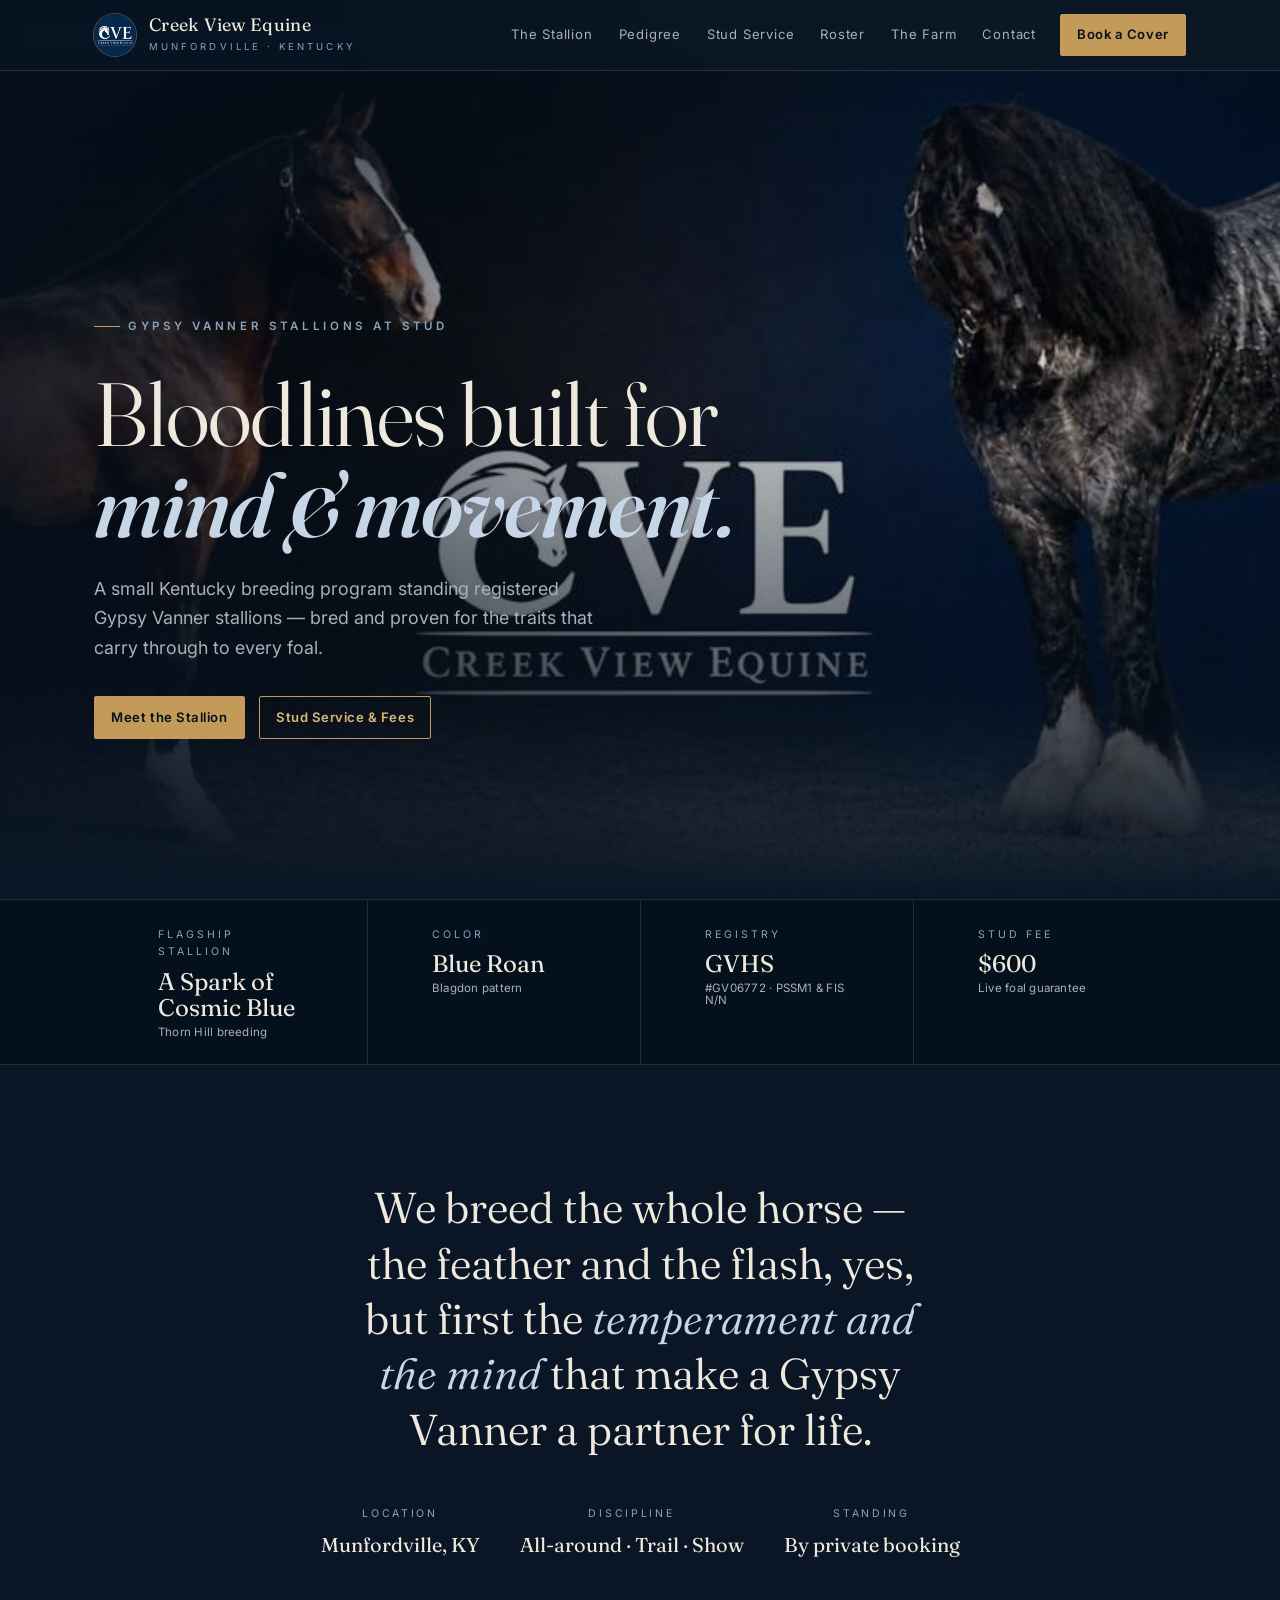
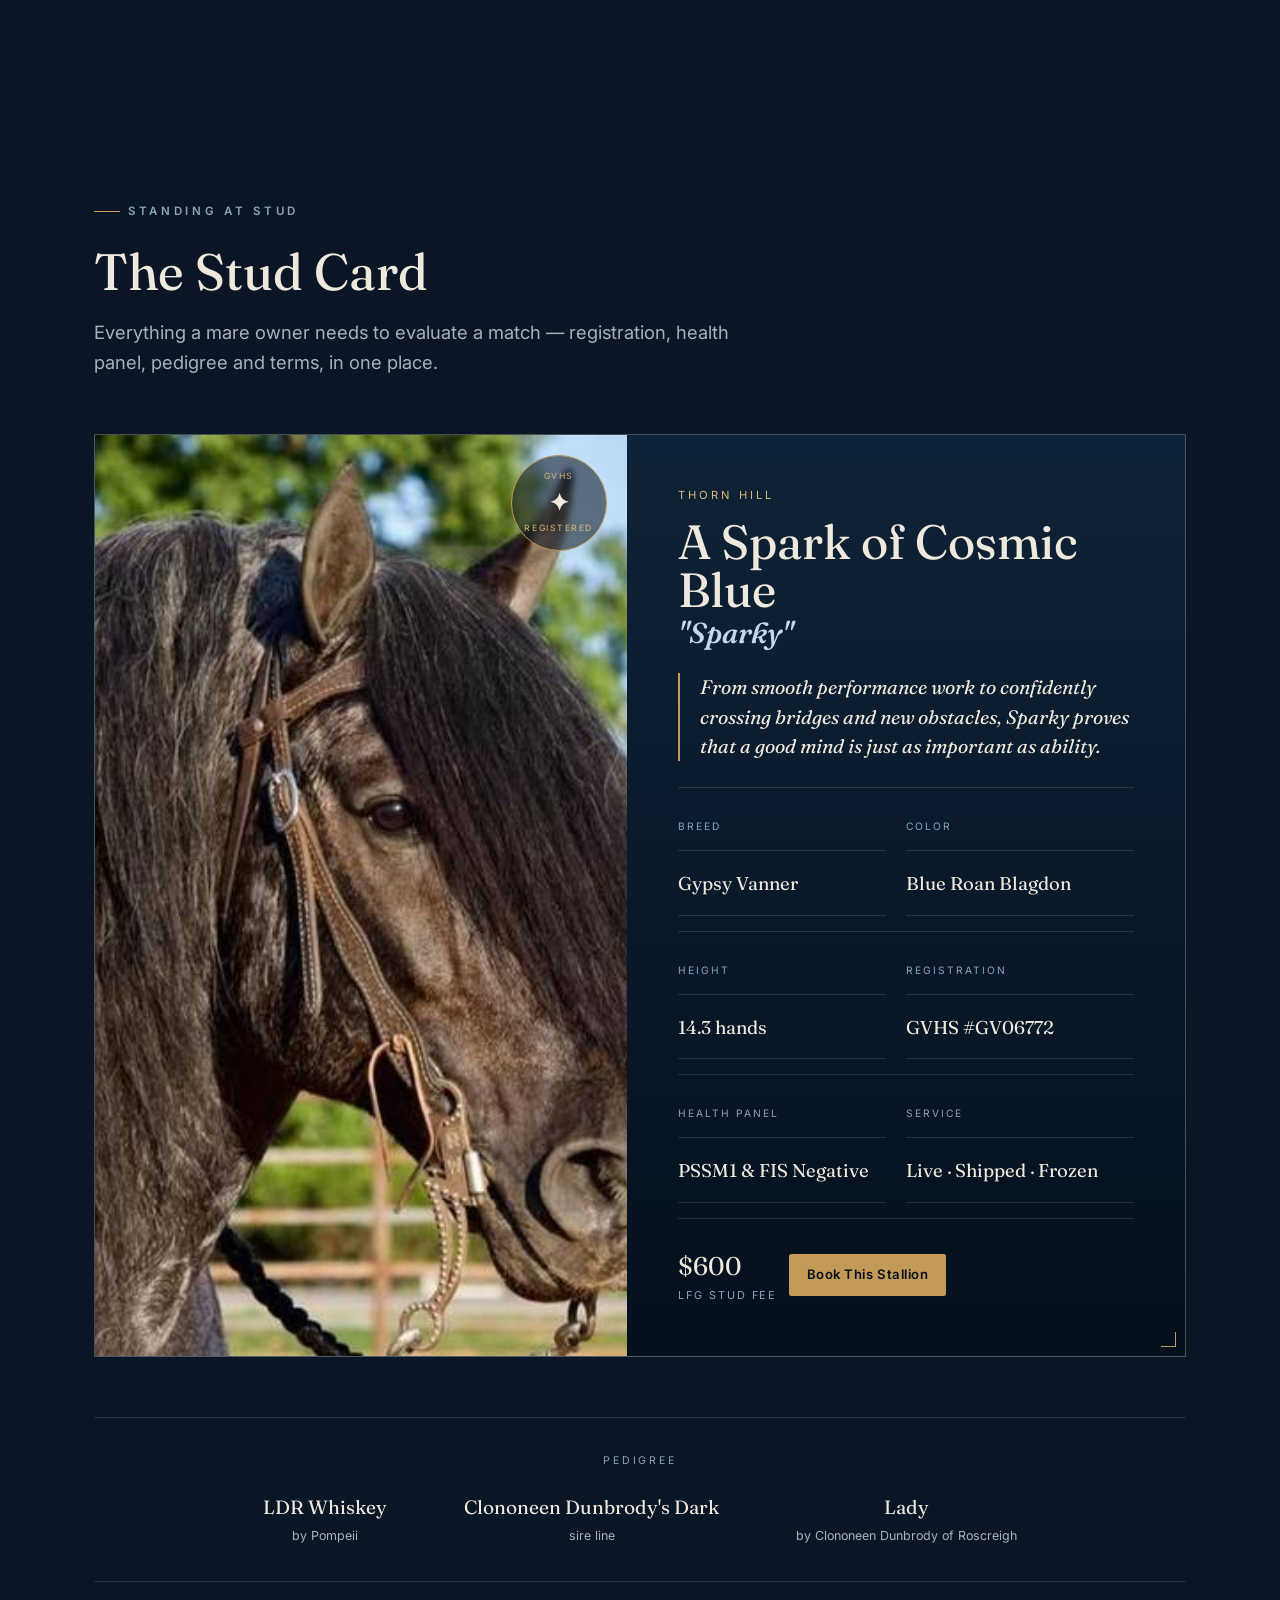
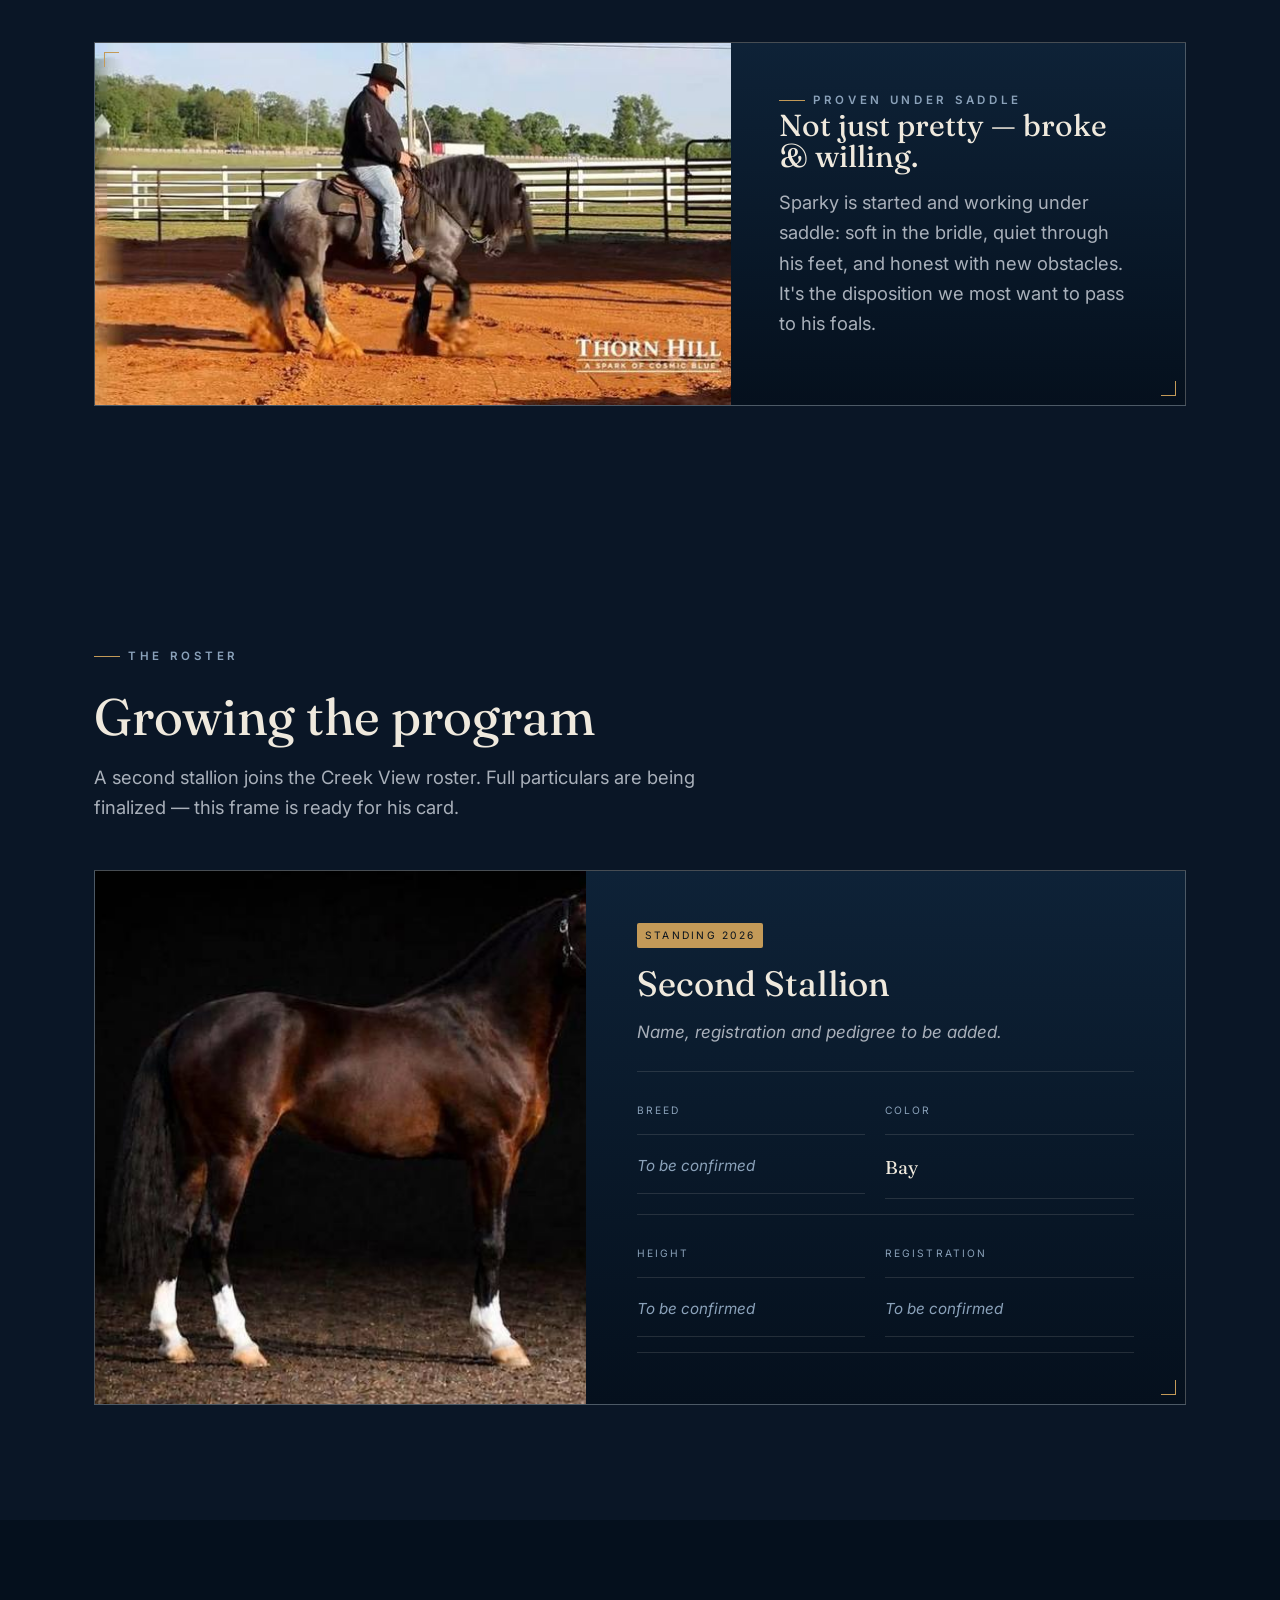
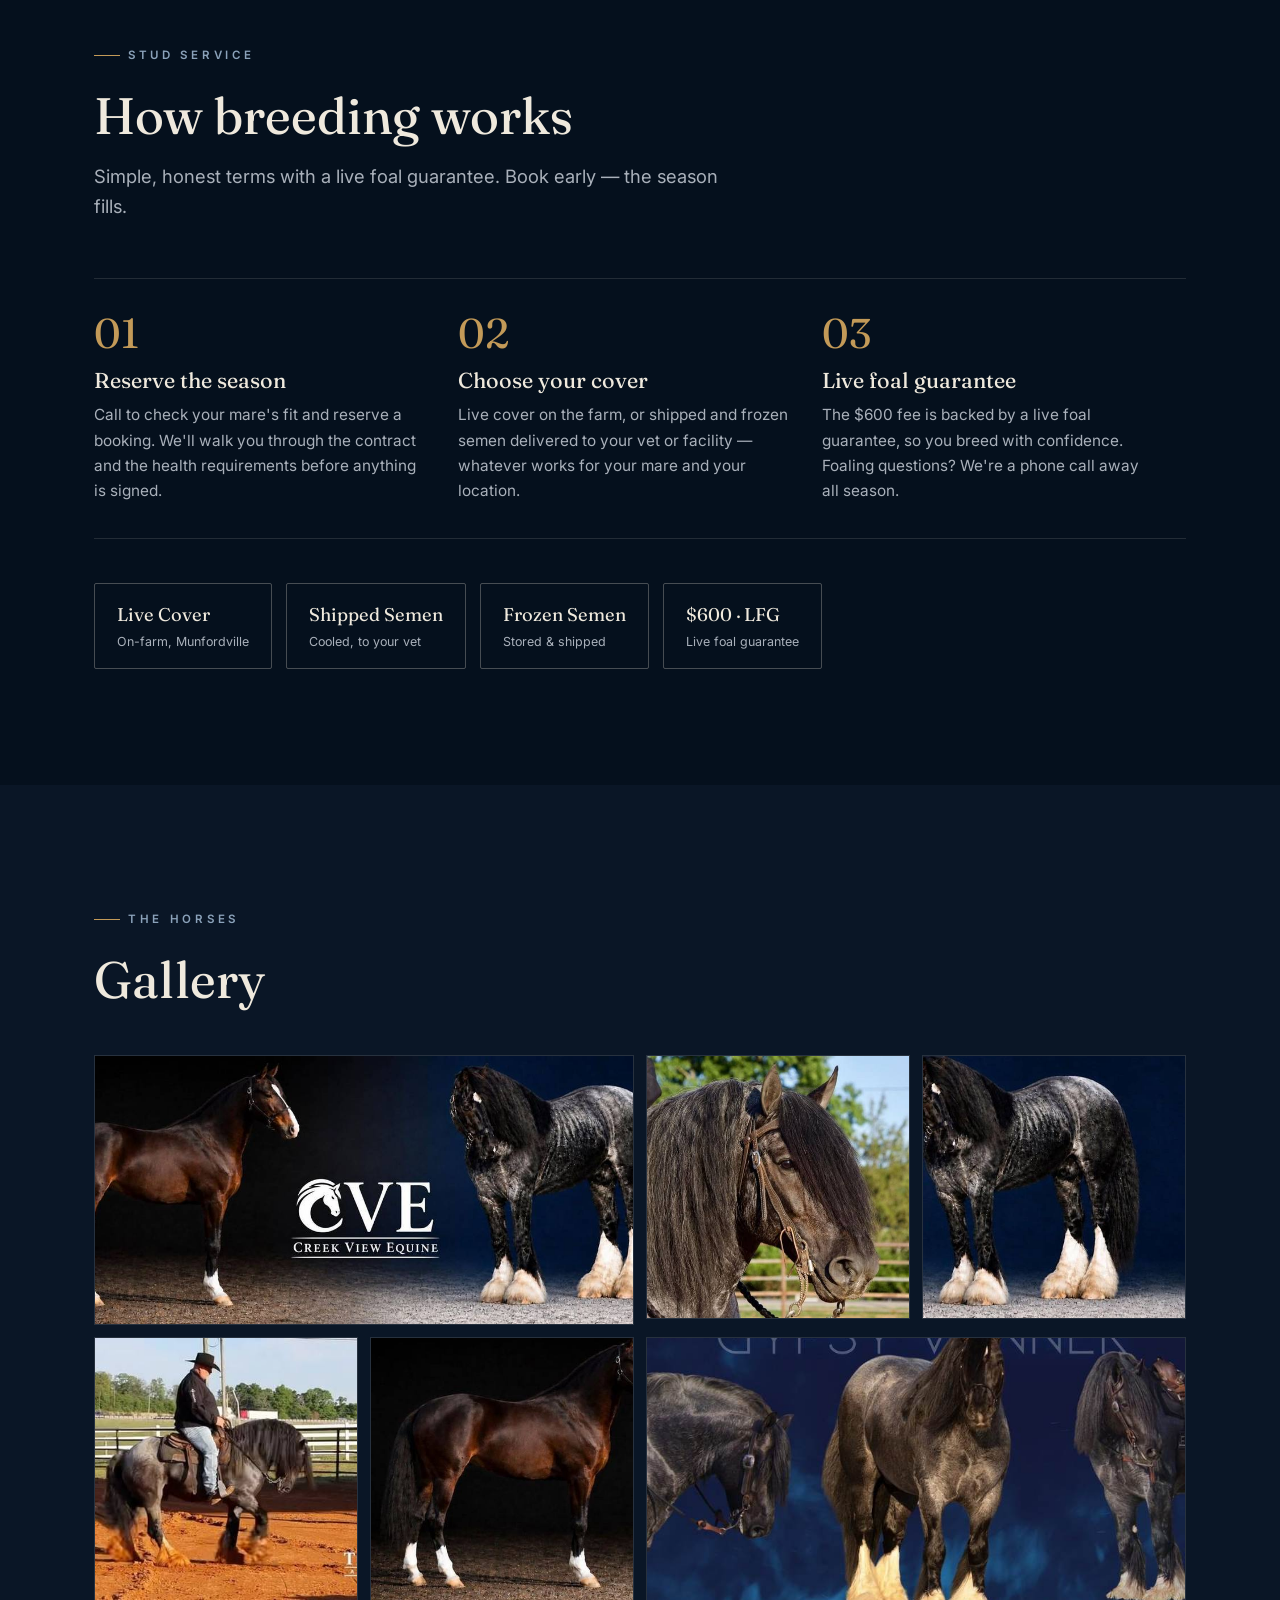
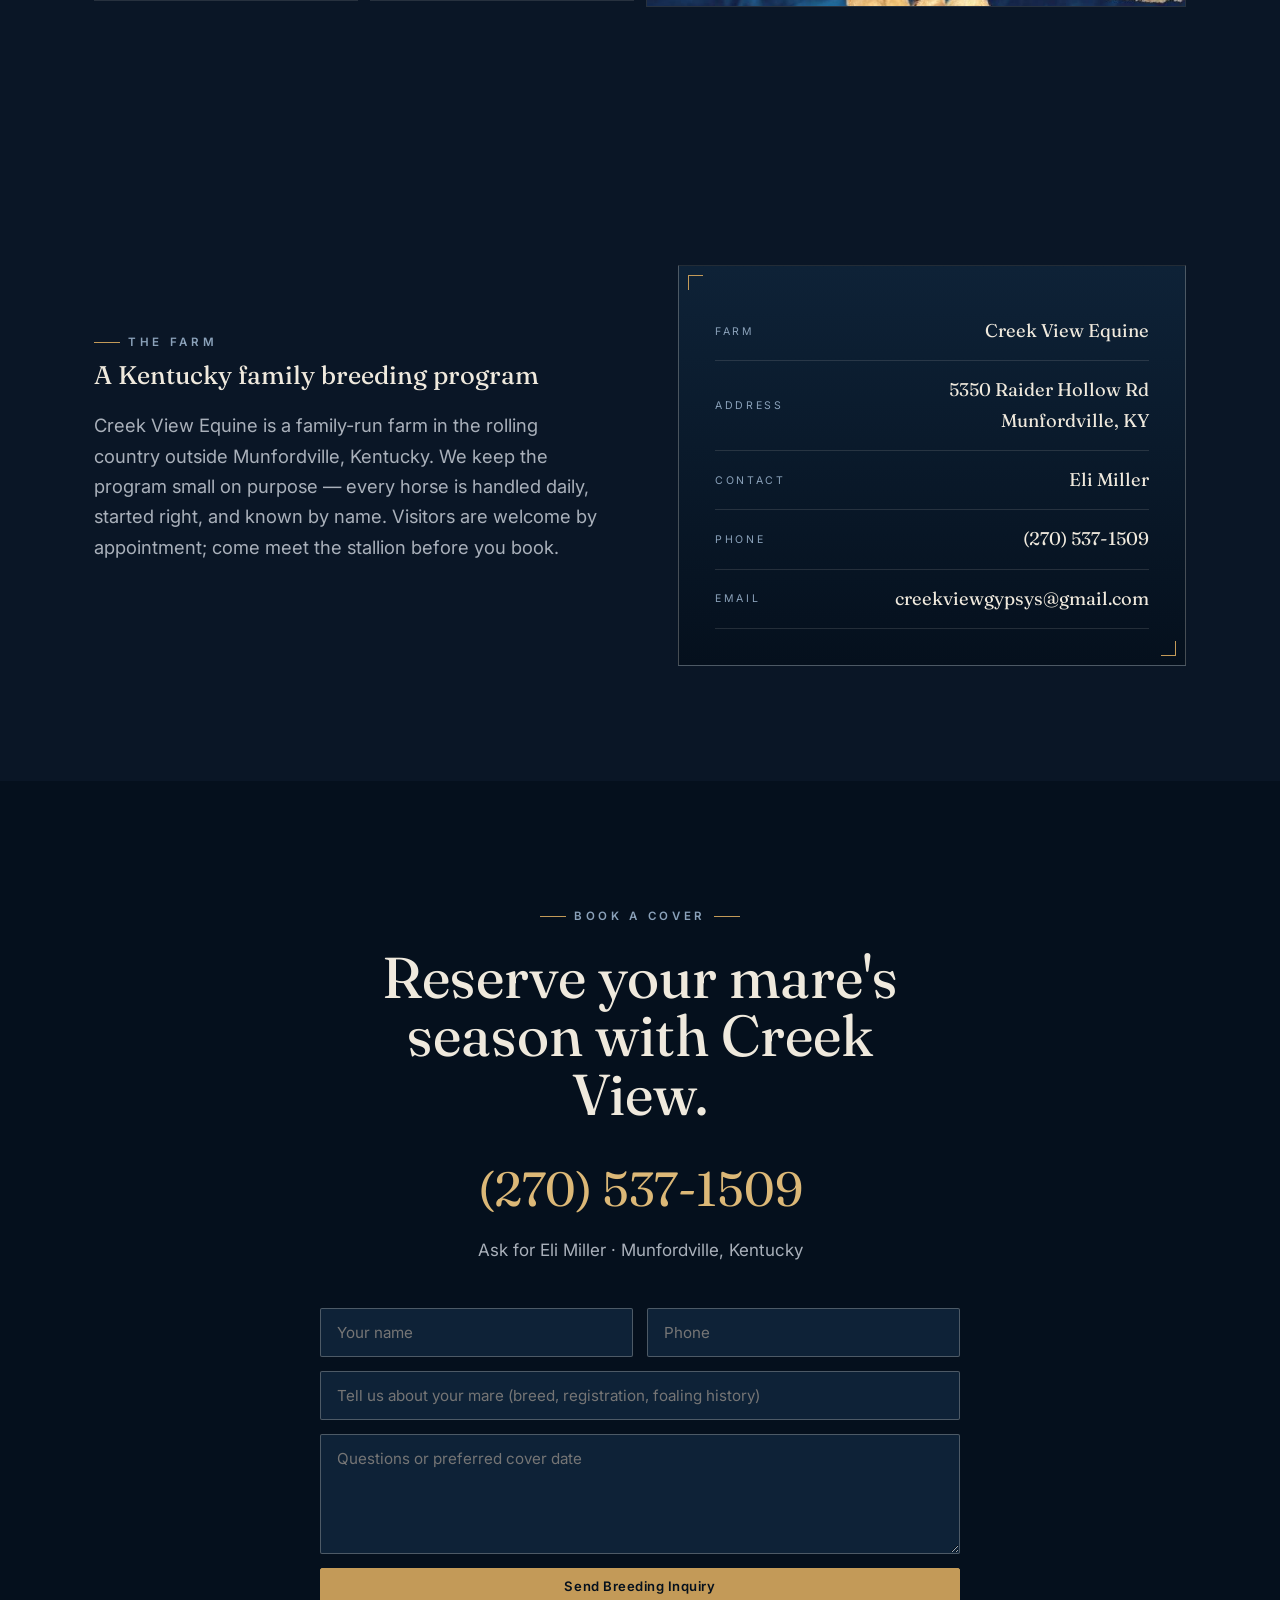
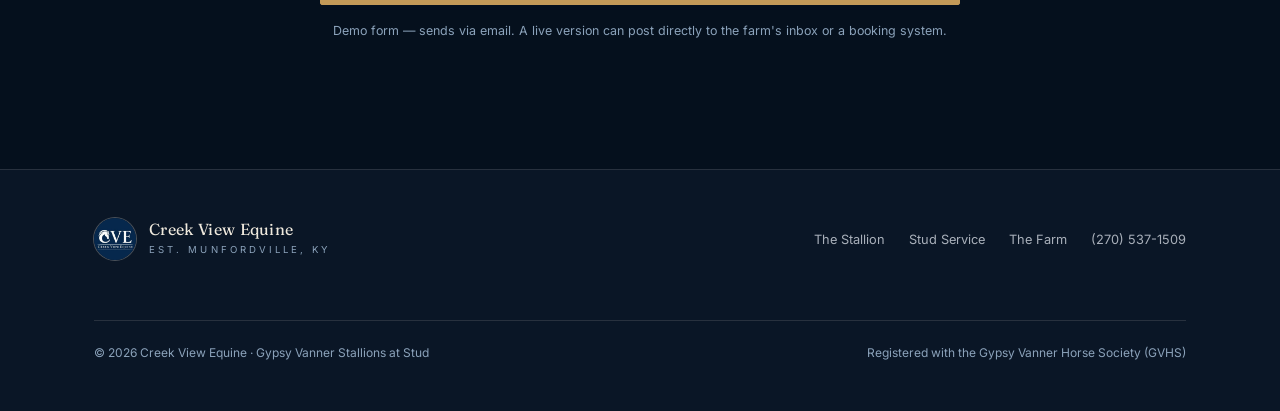
==== index.html @ 81fae4a7 "Creek View Equine — website demo (Gypsy Vanner stallions at stud) Co-Authored-By: Claude Opus 4.8 <n" ====
<!DOCTYPE html>
<html lang="en">
<head>
<meta charset="UTF-8">
<meta name="viewport" content="width=device-width, initial-scale=1.0">
<title>Creek View Equine — Gypsy Vanner Stallions at Stud | Munfordville, KY</title>
<meta name="description" content="Creek View Equine stands registered Gypsy Vanner stallions at stud in Munfordville, Kentucky. Home of A Spark of Cosmic Blue — blue roan, GVHS registered, PSSM1 &amp; FIS negative.">
<link rel="stylesheet" href="styles.css">
<script>if(location.search.includes('static')){document.documentElement.classList.add('cap')}else if('IntersectionObserver'in window){document.documentElement.classList.add('anim')}</script>
</head>
<body>

<!-- ========== HEADER ========== -->
<header class="topbar">
  <div class="shell">
    <a class="brand" href="#top">
      <img src="assets/img/logo-cve.jpg" alt="Creek View Equine logo">
      <span>
        <span class="bt">Creek View Equine</span>
        <span class="bs">Munfordville · Kentucky</span>
      </span>
    </a>
    <nav class="nav" id="nav">
      <a href="#stallion">The Stallion</a>
      <a href="#pedigree">Pedigree</a>
      <a href="#service">Stud Service</a>
      <a href="#roster">Roster</a>
      <a href="#farm">The Farm</a>
      <a href="#contact">Contact</a>
    </nav>
    <a class="btn solid" href="#contact">Book a Cover</a>
    <button class="nav-toggle" id="navToggle" aria-label="Menu"><span></span><span></span><span></span></button>
  </div>
</header>

<main id="top">

  <!-- ========== HERO ========== -->
  <section class="hero">
    <div class="hero-bg"><img src="assets/img/cover-stallions.jpg" alt="Two Creek View Equine stallions on a studio backdrop"></div>
    <div class="shell">
      <span class="eyebrow">Gypsy Vanner Stallions at Stud</span>
      <h1 class="display">Bloodlines built for <span class="script-accent">mind &amp; movement.</span></h1>
      <p class="sub">A small Kentucky breeding program standing registered Gypsy Vanner stallions — bred and proven for the traits that carry through to every foal.</p>
      <div class="hero-cta">
        <a class="btn solid" href="#stallion">Meet the Stallion</a>
        <a class="btn" href="#service">Stud Service &amp; Fees</a>
      </div>
    </div>
  </section>

  <!-- marquee facts -->
  <div class="facts">
    <div class="shell">
      <div class="fact"><div class="k">Flagship Stallion</div><div class="v">A Spark of Cosmic Blue<small>Thorn Hill breeding</small></div></div>
      <div class="fact"><div class="k">Color</div><div class="v">Blue Roan<small>Blagdon pattern</small></div></div>
      <div class="fact"><div class="k">Registry</div><div class="v">GVHS<small>#GV06772 · PSSM1 &amp; FIS N/N</small></div></div>
      <div class="fact"><div class="k">Stud Fee</div><div class="v">$600<small>Live foal guarantee</small></div></div>
    </div>
  </div>

  <!-- ========== STATEMENT ========== -->
  <section class="statement">
    <div class="shell reveal">
      <p class="big">We breed the whole horse — the feather and the flash, yes, but first the <b>temperament and the mind</b> that make a Gypsy Vanner a partner for life.</p>
      <div class="meta">
        <div><div class="k">Location</div><div class="v">Munfordville, KY</div></div>
        <div><div class="k">Discipline</div><div class="v">All-around · Trail · Show</div></div>
        <div><div class="k">Standing</div><div class="v">By private booking</div></div>
      </div>
    </div>
  </section>

  <!-- ========== THE STUD CARD (signature) ========== -->
  <section class="stud" id="stallion">
    <div class="shell">
      <div class="section-head reveal">
        <span class="eyebrow">Standing at Stud</span>
        <h2>The Stud Card</h2>
        <p class="lede">Everything a mare owner needs to evaluate a match — registration, health panel, pedigree and terms, in one place.</p>
      </div>

      <div class="card plate reveal">
        <div class="portrait">
          <img src="assets/img/gyp-02.jpg" alt="A Spark of Cosmic Blue, blue roan Gypsy Vanner stallion">
          <div class="seal"><span>GVHS</span><b>✦</b><span>Registered</span></div>
        </div>
        <div class="body">
          <div class="kicker">Thorn Hill</div>
          <h3>A Spark of Cosmic Blue<em>"Sparky"</em></h3>
          <p class="quote">From smooth performance work to confidently crossing bridges and new obstacles, Sparky proves that a good mind is just as important as ability.</p>
          <div class="spec">
            <div><div class="k">Breed</div><div class="v">Gypsy Vanner</div></div>
            <div><div class="k">Color</div><div class="v">Blue Roan Blagdon</div></div>
            <div><div class="k">Height</div><div class="v">14.3 hands</div></div>
            <div><div class="k">Registration</div><div class="v">GVHS #GV06772</div></div>
            <div><div class="k">Health Panel</div><div class="v">PSSM1 &amp; FIS Negative</div></div>
            <div><div class="k">Service</div><div class="v">Live · Shipped · Frozen</div></div>
          </div>
          <div class="cta">
            <div class="fee">$600 <small>LFG Stud Fee</small></div>
            <a class="btn solid" href="#contact">Book This Stallion</a>
          </div>
        </div>
      </div>

      <!-- pedigree ribbon -->
      <div class="pedigree reveal" id="pedigree">
        <div class="lab">Pedigree</div>
        <div class="ped-lines">
          <div><div class="t">LDR Whiskey</div><div class="s">by Pompeii</div></div>
          <div><div class="t">Clononeen Dunbrody's Dark</div><div class="s">sire line</div></div>
          <div><div class="t">Lady</div><div class="s">by Clononeen Dunbrody of Roscreigh</div></div>
        </div>
      </div>

      <!-- under saddle -->
      <div class="saddle plate reveal">
        <div class="img"><img src="assets/img/gyp-vid-thumb.jpg" alt="A Spark of Cosmic Blue ridden under saddle in a western arena"></div>
        <div class="txt">
          <span class="eyebrow">Proven Under Saddle</span>
          <h3>Not just pretty — broke &amp; willing.</h3>
          <p class="lede">Sparky is started and working under saddle: soft in the bridle, quiet through his feet, and honest with new obstacles. It's the disposition we most want to pass to his foals.</p>
        </div>
      </div>
    </div>
  </section>

  <!-- ========== ROSTER (second stallion) ========== -->
  <section class="roster" id="roster">
    <div class="shell">
      <div class="section-head reveal">
        <span class="eyebrow">The Roster</span>
        <h2>Growing the program</h2>
        <p class="lede">A second stallion joins the Creek View roster. Full particulars are being finalized — this frame is ready for his card.</p>
      </div>
      <div class="card2 plate reveal">
        <div class="img"><img src="assets/img/stallion-bay.jpg" alt="Bay Creek View Equine stallion, studio portrait"></div>
        <div class="body">
          <span class="tag">Standing 2026</span>
          <h3>Second Stallion</h3>
          <p class="placeholder">Name, registration and pedigree to be added.</p>
          <div class="spec">
            <div><div class="k">Breed</div><div class="v tbd">To be confirmed</div></div>
            <div><div class="k">Color</div><div class="v">Bay</div></div>
            <div><div class="k">Height</div><div class="v tbd">To be confirmed</div></div>
            <div><div class="k">Registration</div><div class="v tbd">To be confirmed</div></div>
          </div>
        </div>
      </div>
    </div>
  </section>

  <!-- ========== STUD SERVICE ========== -->
  <section class="service" id="service">
    <div class="shell">
      <div class="section-head reveal">
        <span class="eyebrow">Stud Service</span>
        <h2>How breeding works</h2>
        <p class="lede">Simple, honest terms with a live foal guarantee. Book early — the season fills.</p>
      </div>

      <div class="steps reveal">
        <div class="step">
          <div class="n">01</div>
          <h3>Reserve the season</h3>
          <p>Call to check your mare's fit and reserve a booking. We'll walk you through the contract and the health requirements before anything is signed.</p>
        </div>
        <div class="step">
          <div class="n">02</div>
          <h3>Choose your cover</h3>
          <p>Live cover on the farm, or shipped and frozen semen delivered to your vet or facility — whatever works for your mare and your location.</p>
        </div>
        <div class="step">
          <div class="n">03</div>
          <h3>Live foal guarantee</h3>
          <p>The $600 fee is backed by a live foal guarantee, so you breed with confidence. Foaling questions? We're a phone call away all season.</p>
        </div>
      </div>

      <div class="options reveal">
        <div class="option"><div class="k">Live Cover</div><div class="s">On-farm, Munfordville</div></div>
        <div class="option"><div class="k">Shipped Semen</div><div class="s">Cooled, to your vet</div></div>
        <div class="option"><div class="k">Frozen Semen</div><div class="s">Stored &amp; shipped</div></div>
        <div class="option"><div class="k">$600 · LFG</div><div class="s">Live foal guarantee</div></div>
      </div>
    </div>
  </section>

  <!-- ========== GALLERY ========== -->
  <section class="gallery">
    <div class="shell">
      <div class="section-head reveal">
        <span class="eyebrow">The Horses</span>
        <h2>Gallery</h2>
      </div>
      <div class="gallery-grid reveal">
        <a class="wide" href="assets/img/cover-stallions.jpg"><img src="assets/img/cover-stallions.jpg" alt="Two stallions studio portrait"></a>
        <a href="assets/img/gyp-02.jpg"><img src="assets/img/gyp-02.jpg" alt="Blue roan stallion headshot"></a>
        <a href="assets/img/stallion-roan-studio.jpg"><img src="assets/img/stallion-roan-studio.jpg" alt="Blue roan Gypsy Vanner studio"></a>
        <a href="assets/img/gyp-vid-thumb.jpg"><img src="assets/img/gyp-vid-thumb.jpg" alt="Stallion under saddle"></a>
        <a href="assets/img/stallion-bay.jpg"><img src="assets/img/stallion-bay.jpg" alt="Bay stallion studio"></a>
        <a class="wide" href="assets/img/gyp-01.jpg"><img src="assets/img/gyp-01.jpg" alt="A Spark of Cosmic Blue stud card"></a>
      </div>
    </div>
  </section>

  <!-- ========== FARM ========== -->
  <section class="farm" id="farm">
    <div class="shell">
      <div class="reveal">
        <span class="eyebrow">The Farm</span>
        <h2 class="section-head" style="margin-top:.4em">A Kentucky family breeding program</h2>
        <p class="lede" style="margin-top:1.2em">Creek View Equine is a family-run farm in the rolling country outside Munfordville, Kentucky. We keep the program small on purpose — every horse is handled daily, started right, and known by name. Visitors are welcome by appointment; come meet the stallion before you book.</p>
      </div>
      <div class="reveal">
        <div class="addr plate" style="padding:clamp(24px,3vw,36px)">
          <div><span class="k">Farm</span><span class="v">Creek View Equine</span></div>
          <div><span class="k">Address</span><span class="v">5350 Raider Hollow Rd<br>Munfordville, KY</span></div>
          <div><span class="k">Contact</span><span class="v">Eli Miller</span></div>
          <div><span class="k">Phone</span><span class="v">(270) 537-1509</span></div>
          <div><span class="k">Email</span><span class="v">creekviewgypsys@gmail.com</span></div>
        </div>
      </div>
    </div>
  </section>

  <!-- ========== CONTACT ========== -->
  <section class="contact" id="contact">
    <div class="shell">
      <span class="eyebrow center reveal" style="justify-content:center">Book a Cover</span>
      <h2 class="reveal">Reserve your mare's season with Creek View.</h2>
      <a class="phone reveal" href="tel:+12705371509">(270) 537-1509</a>
      <div class="who reveal">Ask for Eli Miller · Munfordville, Kentucky</div>

      <form class="reveal" action="mailto:creekviewgypsys@gmail.com" method="post" enctype="text/plain">
        <input type="text" name="name" placeholder="Your name" aria-label="Your name" required>
        <input type="tel" name="phone" placeholder="Phone" aria-label="Phone">
        <input class="full" type="text" name="mare" placeholder="Tell us about your mare (breed, registration, foaling history)" aria-label="About your mare">
        <textarea name="message" placeholder="Questions or preferred cover date"></textarea>
        <button class="btn solid full" type="submit">Send Breeding Inquiry</button>
      </form>
      <p class="note">Demo form — sends via email. A live version can post directly to the farm's inbox or a booking system.</p>
    </div>
  </section>
</main>

<!-- ========== FOOTER ========== -->
<footer>
  <div class="shell">
    <a class="brand" href="#top">
      <img src="assets/img/logo-cve.jpg" alt="Creek View Equine logo">
      <span><span class="bt">Creek View Equine</span><span class="bs">Est. Munfordville, KY</span></span>
    </a>
    <nav class="fnav">
      <a href="#stallion">The Stallion</a>
      <a href="#service">Stud Service</a>
      <a href="#farm">The Farm</a>
      <a href="tel:+12705371509">(270) 537-1509</a>
    </nav>
    <div class="cr">
      <span>© 2026 Creek View Equine · Gypsy Vanner Stallions at Stud</span>
      <span>Registered with the Gypsy Vanner Horse Society (GVHS)</span>
    </div>
  </div>
</footer>

<script>
  // mobile nav
  const t=document.getElementById('navToggle'),n=document.getElementById('nav');
  t&&t.addEventListener('click',()=>n.classList.toggle('open'));
  n&&n.querySelectorAll('a').forEach(a=>a.addEventListener('click',()=>n.classList.remove('open')));
  // scroll reveal (progressive enhancement; content is visible by default)
  const reveals=document.querySelectorAll('.reveal');
  const io=new IntersectionObserver((es)=>es.forEach(e=>{if(e.isIntersecting){e.target.classList.add('in');io.unobserve(e.target)}}),{threshold:.12,rootMargin:'0px 0px -8% 0px'});
  reveals.forEach(el=>io.observe(el));
  // failsafe: never leave content hidden
  window.addEventListener('load',()=>setTimeout(()=>reveals.forEach(el=>el.classList.add('in')),2600));
</script>
</body>
</html>
---- styles.css ----
/* ============================================================
   Creek View Equine — demo stylesheet
   Direction: equestrian broadsheet meets engraved stud card.
   Navy studio dark · bone parchment type · brass hairline system.
   ============================================================ */

@import url('https://fonts.googleapis.com/css2?family=Fraunces:opsz,wght@9..144,340;9..144,440;9..144,560;9..144,650&family=Inter:wght@400;500;600&display=swap');

:root{
  --ink:#0a1626;
  --night:#05101d;
  --panel:#0e2237;
  --panel-2:#122a42;
  --bone:#efe9dd;
  --bone-dim:#a9b0ba;
  --roan:#8ba2ba;
  --frost:#c7d6e6;
  --brass:#c39a58;
  --brass-bright:#dcb877;
  --line:rgba(239,233,221,.13);
  --line-strong:rgba(239,233,221,.28);

  --serif:'Fraunces',Georgia,'Times New Roman',serif;
  --sans:'Inter',system-ui,-apple-system,sans-serif;

  --shell:1220px;
  --gut:clamp(20px,5vw,64px);
}

*{box-sizing:border-box}
html{scroll-behavior:smooth}
body{
  margin:0;
  background:var(--ink);
  color:var(--bone);
  font-family:var(--sans);
  font-size:17px;
  line-height:1.65;
  -webkit-font-smoothing:antialiased;
  overflow-x:hidden;
}
img{max-width:100%;display:block}
a{color:inherit;text-decoration:none}

/* subtle atmospheric texture on the base */
body::before{
  content:"";position:fixed;inset:0;z-index:0;pointer-events:none;
  background:
    radial-gradient(1200px 600px at 78% -8%, rgba(139,162,186,.16), transparent 60%),
    radial-gradient(900px 700px at -10% 110%, rgba(195,154,88,.07), transparent 55%);
}
main,header,footer{position:relative;z-index:1}

.shell{max-width:var(--shell);margin:0 auto;padding-inline:var(--gut)}

/* ---------- shared type devices ---------- */
.eyebrow{
  font-family:var(--sans);
  font-size:.72rem;
  font-weight:600;
  letter-spacing:.32em;
  text-transform:uppercase;
  color:var(--roan);
  display:inline-flex;align-items:center;gap:.7em;
}
.eyebrow::before{
  content:"";width:26px;height:1px;background:var(--brass);display:inline-block;
}
.eyebrow.center::after{
  content:"";width:26px;height:1px;background:var(--brass);display:inline-block;
}
h1,h2,h3{font-family:var(--serif);font-weight:440;line-height:1.02;margin:0}
.display{
  font-family:var(--serif);
  font-weight:340;
  font-size:clamp(2.6rem,7vw,5.6rem);
  letter-spacing:-.01em;
}
.script-accent{
  font-weight:560;
  font-style:italic;
  color:var(--frost);
}
p{margin:0 0 1em}
.lede{font-size:1.15rem;color:var(--bone-dim)}

/* brass card frame w/ engraved corner ticks */
.plate{position:relative;border:1px solid var(--line-strong);background:linear-gradient(180deg,var(--panel),var(--night))}
.plate::before,.plate::after{
  content:"";position:absolute;width:14px;height:14px;pointer-events:none;
}
.plate::before{top:9px;left:9px;border-top:1px solid var(--brass);border-left:1px solid var(--brass)}
.plate::after{bottom:9px;right:9px;border-bottom:1px solid var(--brass);border-right:1px solid var(--brass)}

/* ---------- header ---------- */
.topbar{
  position:sticky;top:0;z-index:40;
  background:rgba(8,18,31,.72);
  backdrop-filter:blur(12px);
  border-bottom:1px solid var(--line);
}
.topbar .shell{display:flex;align-items:center;gap:24px;height:70px}
.brand{display:flex;align-items:center;gap:13px;margin-right:auto}
.brand img{width:42px;height:42px;border-radius:50%;box-shadow:0 0 0 1px var(--line-strong)}
.brand .bt{display:block;font-family:var(--serif);font-size:1.12rem;letter-spacing:.02em;line-height:1}
.brand .bs{display:block;font-size:.6rem;letter-spacing:.32em;text-transform:uppercase;color:var(--roan);margin-top:5px}
.nav{display:flex;gap:26px}
.nav a{font-size:.82rem;letter-spacing:.06em;color:var(--bone-dim);transition:color .2s;white-space:nowrap}
.nav a:hover{color:var(--bone)}
.btn{
  font-family:var(--sans);font-size:.82rem;font-weight:600;letter-spacing:.04em;
  padding:.72em 1.25em;border:1px solid var(--brass);color:var(--brass-bright);
  border-radius:2px;transition:all .22s;white-space:nowrap;cursor:pointer;background:transparent;
}
.btn:hover{background:var(--brass);color:var(--night);border-color:var(--brass)}
.btn.solid{background:var(--brass);color:var(--night)}
.btn.solid:hover{background:var(--brass-bright);border-color:var(--brass-bright)}
.nav-toggle{display:none}

/* ---------- hero ---------- */
.hero{position:relative;min-height:92vh;display:flex;align-items:flex-end;overflow:hidden}
.cap .hero{min-height:780px}/* pin hero height for full-page capture (avoids vh blow-up) */
.hero-bg{position:absolute;inset:0;z-index:0}
.hero-bg img{width:100%;height:100%;object-fit:cover;object-position:center 38%}
.hero-bg::after{
  content:"";position:absolute;inset:0;
  background:
    linear-gradient(180deg,rgba(5,16,29,.62) 0%,rgba(5,16,29,.15) 34%,rgba(5,16,29,.72) 78%,var(--ink) 100%),
    linear-gradient(90deg,rgba(5,16,29,.7) 0%,transparent 55%);
}
.hero .shell{position:relative;z-index:1;width:100%;padding-block:6vh 5vh}
.hero .display{max-width:14ch;margin-top:.35em}
.hero .sub{max-width:46ch;margin-top:1.3em;font-size:1.12rem;color:var(--bone-dim)}
.hero-cta{display:flex;gap:14px;margin-top:2em;flex-wrap:wrap}

/* marquee facts strip under hero */
.facts{
  border-top:1px solid var(--line);border-bottom:1px solid var(--line);
  background:var(--night);
}
.facts .shell{display:grid;grid-template-columns:repeat(4,1fr)}
.fact{padding:26px var(--gut);border-left:1px solid var(--line)}
.fact:first-child{border-left:0}
.fact .k{font-size:.66rem;letter-spacing:.28em;text-transform:uppercase;color:var(--roan)}
.fact .v{font-family:var(--serif);font-size:1.5rem;margin-top:8px;line-height:1.1}
.fact .v small{display:block;font-family:var(--sans);font-size:.72rem;letter-spacing:.02em;color:var(--bone-dim);margin-top:4px}

/* ---------- generic section ---------- */
section{padding-block:clamp(64px,9vw,120px)}
.section-head{max-width:60ch}
.section-head h2{font-size:clamp(2rem,4.4vw,3.2rem);margin-top:.5em}
.section-head .lede{margin-top:1em}

/* intro / statement */
.statement .shell{display:grid;grid-template-columns:1fr;gap:0}
.statement .big{
  font-family:var(--serif);font-weight:340;
  font-size:clamp(1.6rem,3.6vw,2.7rem);line-height:1.28;max-width:22ch;margin:0 auto;
  text-align:center;
}
.statement .big b{font-weight:340;color:var(--frost);font-style:italic}
.statement .meta{display:flex;justify-content:center;gap:40px;margin-top:48px;flex-wrap:wrap;text-align:center}
.statement .meta div{min-width:120px}
.statement .meta .k{font-size:.66rem;letter-spacing:.26em;text-transform:uppercase;color:var(--roan)}
.statement .meta .v{font-family:var(--serif);font-size:1.25rem;margin-top:6px}

/* ---------- THE STUD CARD (signature) ---------- */
.stud .card{
  display:grid;grid-template-columns:1fr 1.05fr;gap:0;margin-top:56px;
}
.stud .card .portrait{position:relative;overflow:hidden;min-height:520px}
.stud .card .portrait img{position:absolute;inset:0;width:100%;height:100%;object-fit:cover}
.stud .card .portrait .seal{
  position:absolute;top:20px;right:20px;z-index:2;
  width:96px;height:96px;border-radius:50%;
  border:1px solid var(--brass);
  display:grid;place-content:center;text-align:center;
  background:rgba(5,16,29,.55);backdrop-filter:blur(3px);
}
.stud .card .portrait .seal span{font-size:.54rem;letter-spacing:.18em;text-transform:uppercase;color:var(--brass-bright);line-height:1.5}
.stud .card .portrait .seal b{display:block;font-family:var(--serif);font-size:1.5rem;color:var(--bone);letter-spacing:0}

.stud .card .body{padding:clamp(30px,4vw,52px)}
.stud .card .kicker{font-size:.7rem;letter-spacing:.28em;text-transform:uppercase;color:var(--brass-bright)}
.stud .card h3{font-size:clamp(2.1rem,4vw,3rem);margin-top:14px;line-height:1}
.stud .card h3 em{font-style:italic;color:var(--frost);font-weight:560;display:block;font-size:.6em;margin-top:.15em}
.stud .card .quote{
  font-family:var(--serif);font-style:italic;font-size:1.22rem;line-height:1.5;
  color:var(--bone);border-left:2px solid var(--brass);padding-left:20px;margin:26px 0;
}
.spec{display:grid;grid-template-columns:1fr 1fr;gap:0;border-top:1px solid var(--line);margin-top:8px}
.spec div{padding:15px 0;border-bottom:1px solid var(--line)}
.spec div:nth-child(odd){padding-right:20px}
.spec .k{font-size:.64rem;letter-spacing:.2em;text-transform:uppercase;color:var(--roan)}
.spec .v{font-family:var(--serif);font-size:1.16rem;margin-top:3px}
.stud .card .cta{display:flex;gap:12px;margin-top:26px;flex-wrap:wrap;align-items:center}
.stud .card .fee{font-family:var(--serif);font-size:1.6rem}
.stud .card .fee small{font-family:var(--sans);font-size:.68rem;letter-spacing:.18em;text-transform:uppercase;color:var(--roan);display:block}

/* pedigree ribbon */
.pedigree{margin-top:60px;border-top:1px solid var(--line);border-bottom:1px solid var(--line);padding:34px 0}
.pedigree .lab{font-size:.66rem;letter-spacing:.28em;text-transform:uppercase;color:var(--roan);text-align:center}
.ped-lines{display:flex;justify-content:center;gap:clamp(24px,6vw,80px);flex-wrap:wrap;margin-top:22px;text-align:center}
.ped-lines div .t{font-family:var(--serif);font-size:1.2rem}
.ped-lines div .s{font-size:.78rem;color:var(--bone-dim);margin-top:3px}

/* under-saddle band */
.saddle{margin-top:60px;display:grid;grid-template-columns:1.4fr 1fr;gap:0;align-items:stretch}
.saddle .img{overflow:hidden;min-height:340px}
.saddle .img img{width:100%;height:100%;object-fit:cover}
.saddle .txt{padding:clamp(28px,4vw,48px);display:flex;flex-direction:column;justify-content:center}
.saddle .txt h3{font-size:1.9rem;margin-bottom:.5em}

/* ---------- roster (second stallion) ---------- */
.roster .card2{display:grid;grid-template-columns:.9fr 1.1fr;gap:0;margin-top:48px}
.roster .card2 .img{overflow:hidden;min-height:420px;position:relative}
.roster .card2 .img img{position:absolute;inset:0;width:100%;height:100%;object-fit:cover}
.roster .card2 .body{padding:clamp(30px,4vw,52px);display:flex;flex-direction:column;justify-content:center}
.roster .tag{display:inline-block;font-size:.64rem;letter-spacing:.22em;text-transform:uppercase;color:var(--night);background:var(--brass);padding:.4em .8em;border-radius:2px;width:max-content}
.roster .card2 h3{font-size:2.2rem;margin:18px 0 4px}
.roster .placeholder{color:var(--bone-dim);font-style:italic;margin-top:12px}
.roster .spec .v.tbd{color:var(--roan);font-style:italic;font-family:var(--sans);font-size:.95rem}

/* ---------- service / process ---------- */
.service{background:var(--night)}
.steps{display:grid;grid-template-columns:repeat(3,1fr);gap:0;margin-top:56px;border-top:1px solid var(--line)}
.step{padding:34px 30px 34px 0;border-bottom:1px solid var(--line);position:relative}
.step .n{font-family:var(--serif);font-size:2.6rem;color:var(--brass);line-height:1}
.step h3{font-size:1.35rem;margin:16px 0 10px}
.step p{color:var(--bone-dim);font-size:.96rem;margin:0}
.options{display:flex;gap:14px;margin-top:44px;flex-wrap:wrap}
.option{border:1px solid var(--line-strong);padding:16px 22px;border-radius:2px}
.option .k{font-family:var(--serif);font-size:1.15rem}
.option .s{font-size:.78rem;color:var(--bone-dim);margin-top:2px}

/* ---------- gallery ---------- */
.gallery-grid{display:grid;grid-template-columns:repeat(4,1fr);gap:12px;margin-top:48px}
.gallery-grid a{position:relative;overflow:hidden;aspect-ratio:1/1;border:1px solid var(--line)}
.gallery-grid a.wide{grid-column:span 2;aspect-ratio:2/1}
.gallery-grid img{width:100%;height:100%;object-fit:cover;transition:transform .6s ease}
.gallery-grid a:hover img{transform:scale(1.06)}

/* ---------- farm ---------- */
.farm .shell{display:grid;grid-template-columns:1fr 1fr;gap:clamp(30px,6vw,80px);align-items:center}
.farm .addr{margin-top:28px;border-top:1px solid var(--line)}
.farm .addr div{display:flex;justify-content:space-between;gap:20px;padding:14px 0;border-bottom:1px solid var(--line)}
.farm .addr .k{font-size:.66rem;letter-spacing:.24em;text-transform:uppercase;color:var(--roan);align-self:center}
.farm .addr .v{font-family:var(--serif);font-size:1.15rem;text-align:right}

/* ---------- contact ---------- */
.contact{background:var(--night);text-align:center}
.contact h2{font-size:clamp(2.2rem,5vw,3.6rem);max-width:16ch;margin:.4em auto 0}
.contact .phone{font-family:var(--serif);font-size:clamp(2rem,5vw,3rem);color:var(--brass-bright);margin-top:.5em;display:inline-block}
.contact .who{color:var(--bone-dim);margin-top:8px}
.contact form{max-width:640px;margin:44px auto 0;display:grid;grid-template-columns:1fr 1fr;gap:14px;text-align:left}
.contact input,.contact textarea{
  width:100%;background:var(--panel);border:1px solid var(--line-strong);color:var(--bone);
  font-family:var(--sans);font-size:.95rem;padding:14px 16px;border-radius:2px;
}
.contact textarea{grid-column:1/-1;min-height:120px;resize:vertical}
.contact .full{grid-column:1/-1}
.contact input:focus,.contact textarea:focus{outline:2px solid var(--brass);outline-offset:1px;border-color:var(--brass)}
.note{font-size:.78rem;color:var(--roan);margin-top:16px}

/* ---------- footer ---------- */
footer{background:var(--ink);border-top:1px solid var(--line);padding-block:48px}
footer .shell{display:flex;justify-content:space-between;gap:30px;flex-wrap:wrap;align-items:center}
footer .brand .bt{font-size:1rem}
footer .fnav{display:flex;gap:24px;flex-wrap:wrap}
footer .fnav a{font-size:.8rem;color:var(--bone-dim)}
footer .cr{width:100%;border-top:1px solid var(--line);margin-top:30px;padding-top:22px;font-size:.75rem;color:var(--roan);display:flex;justify-content:space-between;gap:16px;flex-wrap:wrap}

/* ---------- reveal animation (progressive enhancement) ---------- */
/* Content is visible by default; only the .anim gate (set by JS) hides-then-reveals. */
.anim .reveal{opacity:0;transform:translateY(22px);transition:opacity .8s ease,transform .8s ease}
.anim .reveal.in{opacity:1;transform:none}

/* ---------- responsive ---------- */
@media(max-width:960px){
  .stud .card,.saddle,.roster .card2,.farm .shell{grid-template-columns:1fr}
  .stud .card .portrait{min-height:400px}
  .steps{grid-template-columns:1fr}
  .step{padding-right:0}
  .gallery-grid{grid-template-columns:repeat(2,1fr)}
  .gallery-grid a.wide{grid-column:span 2}
  .facts .shell{grid-template-columns:repeat(2,1fr)}
  .fact:nth-child(1),.fact:nth-child(2){border-bottom:1px solid var(--line)}
  .fact:nth-child(odd){border-left:0}
}
@media(max-width:680px){
  body{font-size:16px}
  .nav{
    position:fixed;inset:70px 0 auto 0;flex-direction:column;gap:0;
    background:var(--night);border-bottom:1px solid var(--line);
    transform:translateY(-140%);transition:transform .35s ease;padding:6px 0;
  }
  .nav.open{transform:none}
  .nav a{padding:15px var(--gut);border-bottom:1px solid var(--line)}
  .topbar .btn{display:none}
  .nav-toggle{display:inline-flex;flex-direction:column;gap:5px;background:none;border:0;cursor:pointer;padding:8px}
  .nav-toggle span{width:24px;height:2px;background:var(--bone);display:block}
  .facts .shell{grid-template-columns:1fr}
  .fact{border-left:0;border-bottom:1px solid var(--line)}
  .spec{grid-template-columns:1fr}
  .contact form{grid-template-columns:1fr}
  .statement .meta{gap:26px}
}
@media(prefers-reduced-motion:reduce){
  *{scroll-behavior:auto}
  .anim .reveal{opacity:1;transform:none;transition:none}
  .gallery-grid img{transition:none}
}
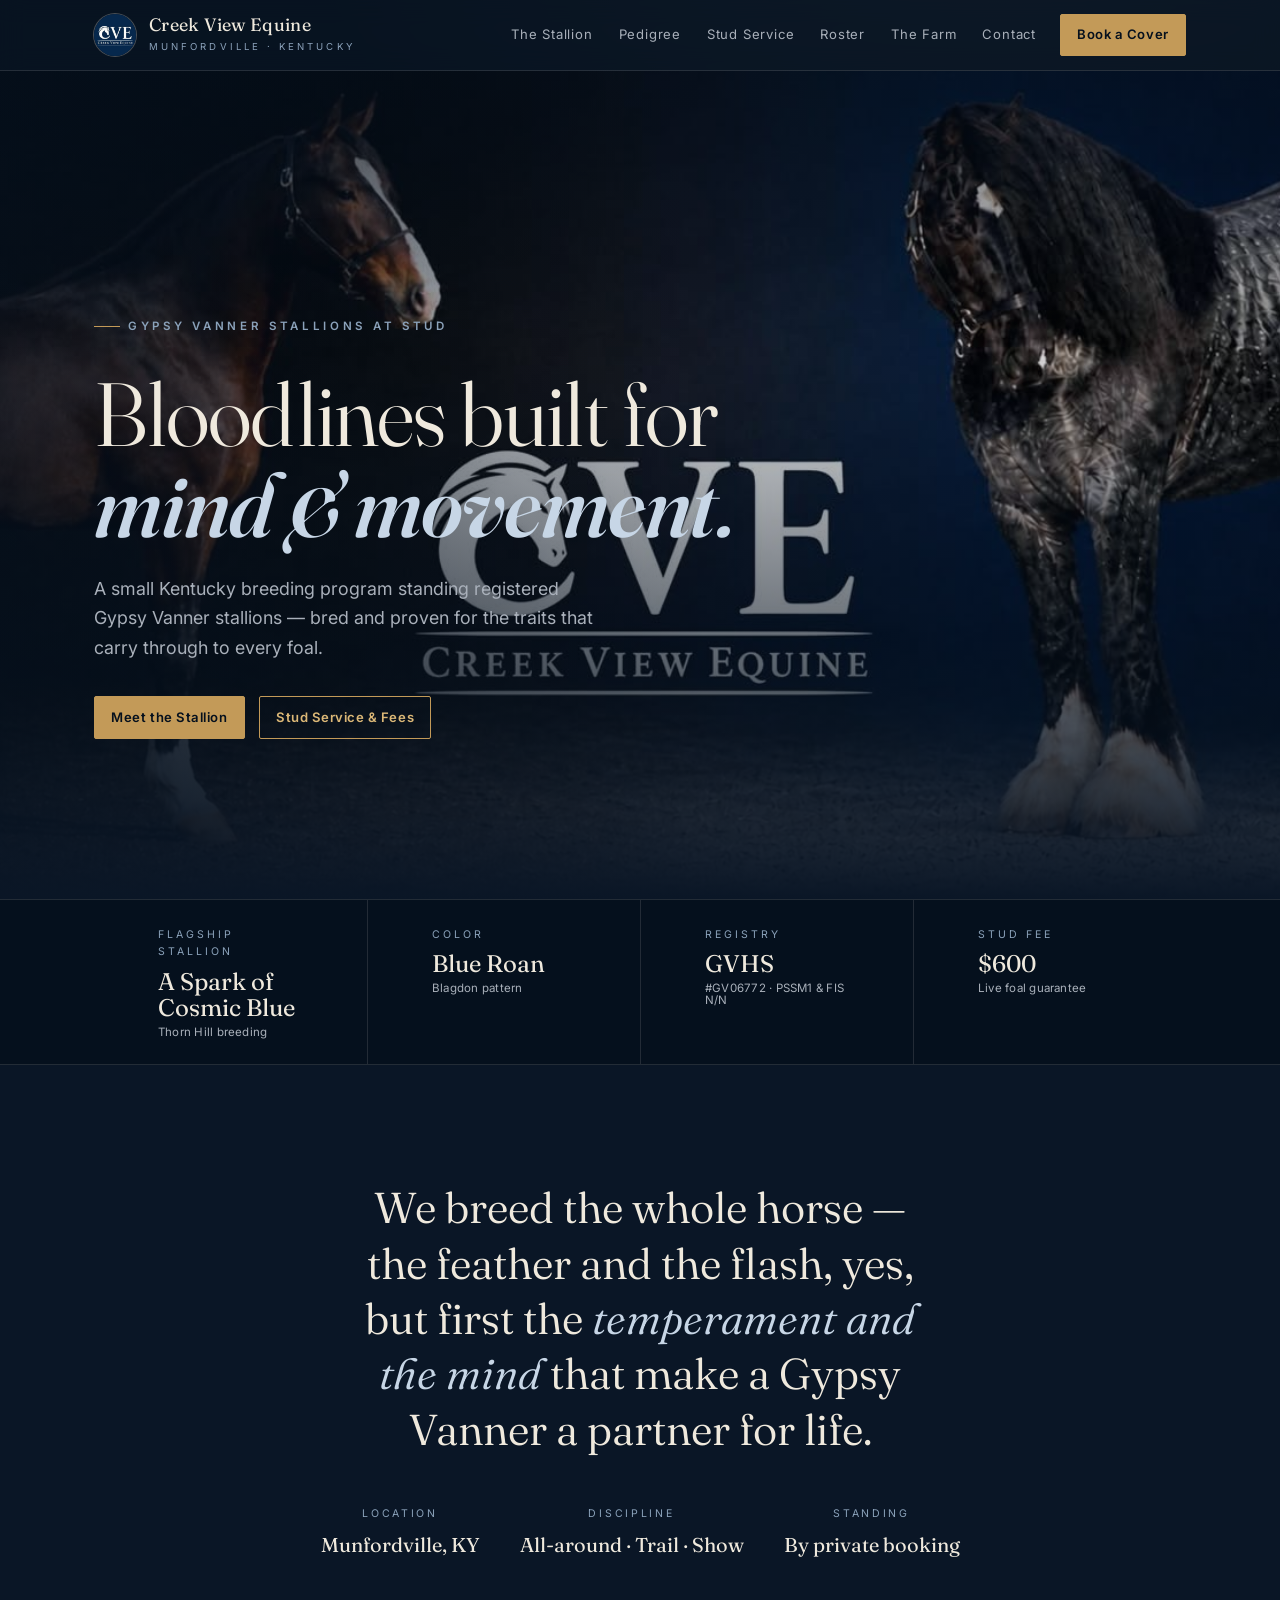
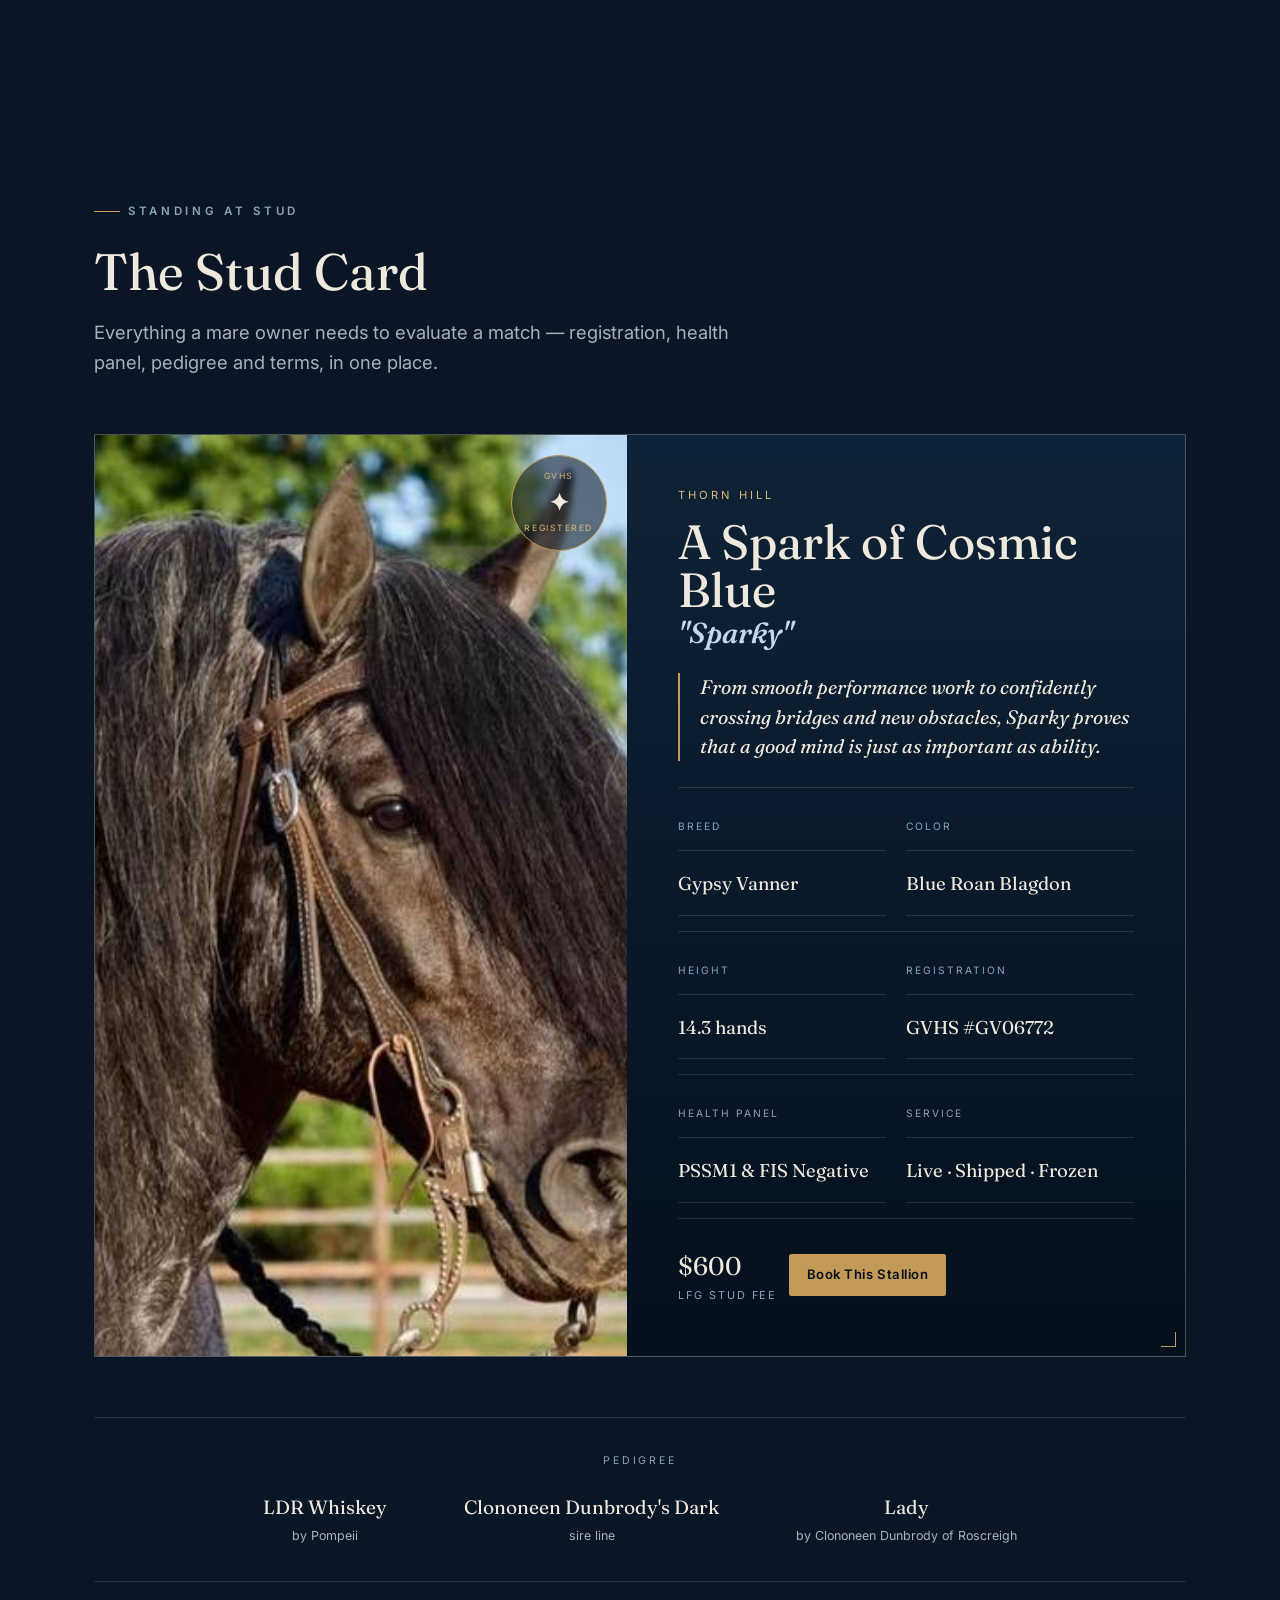
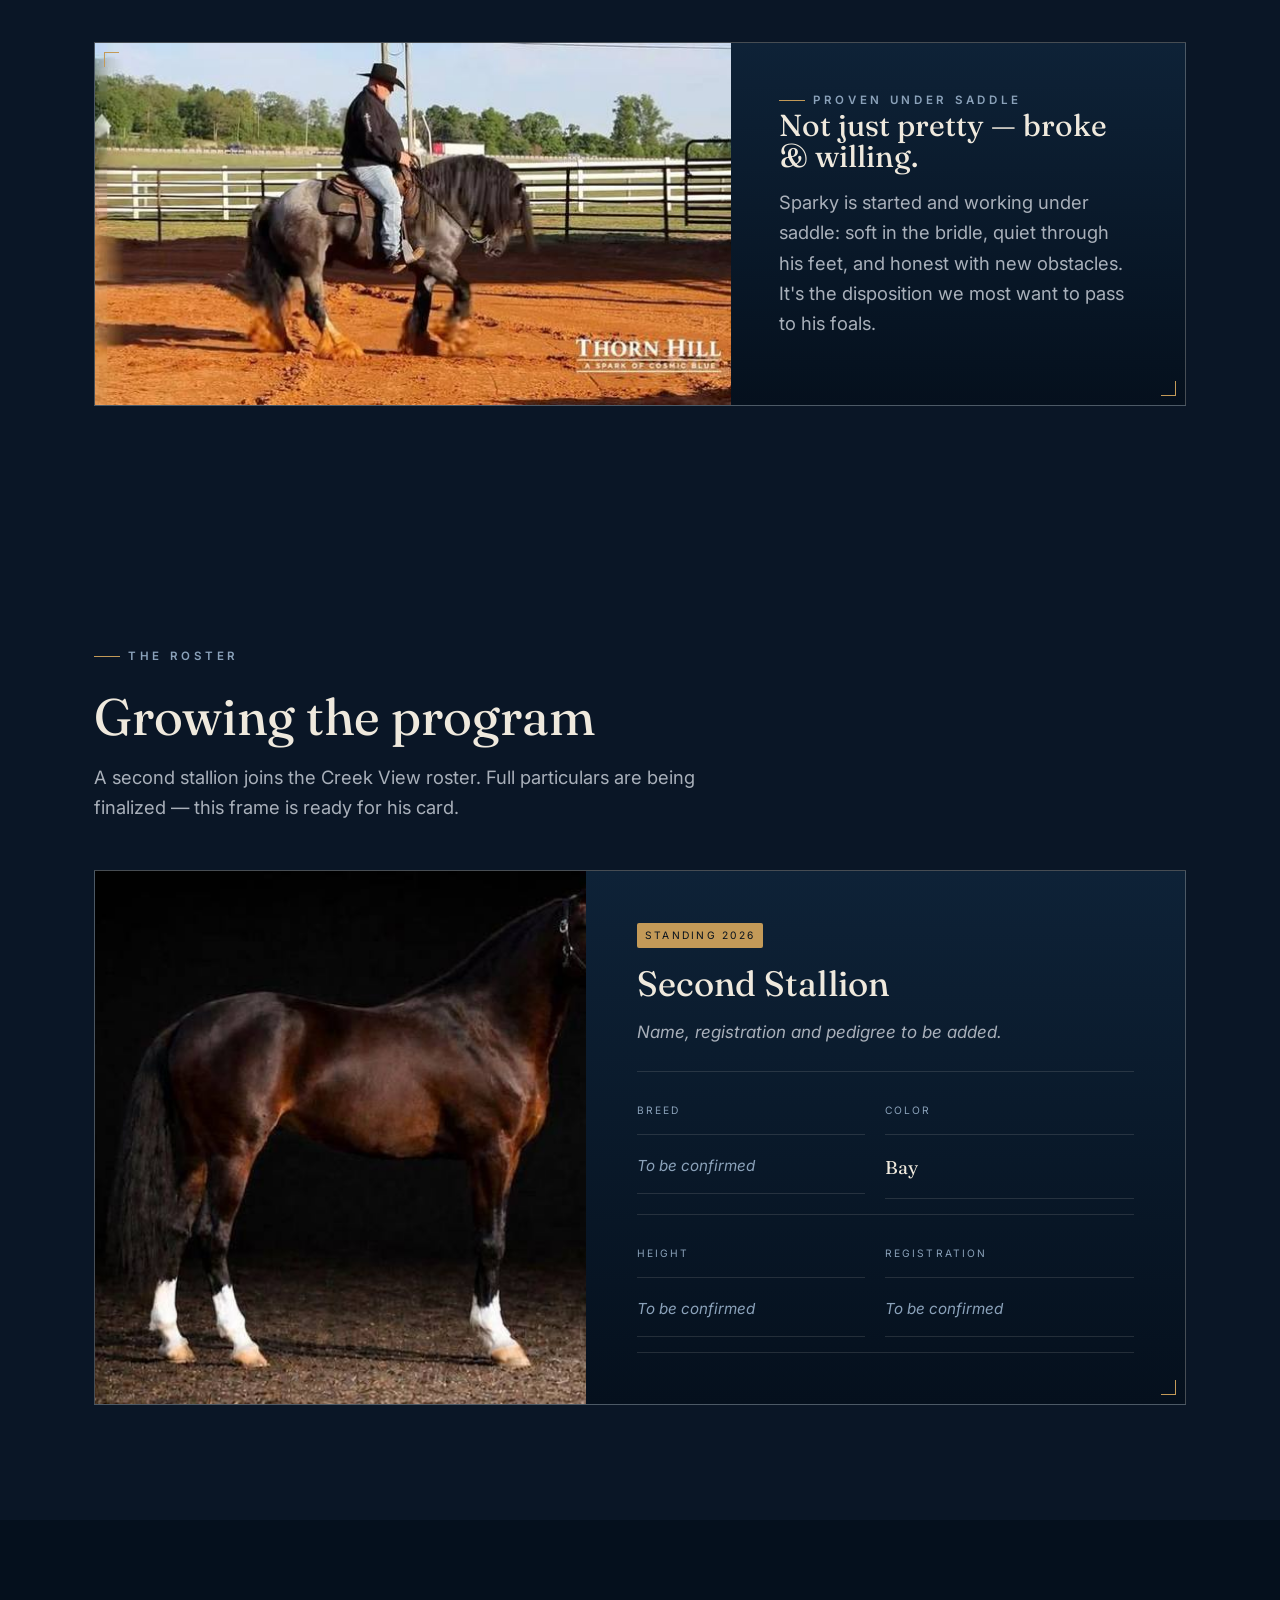
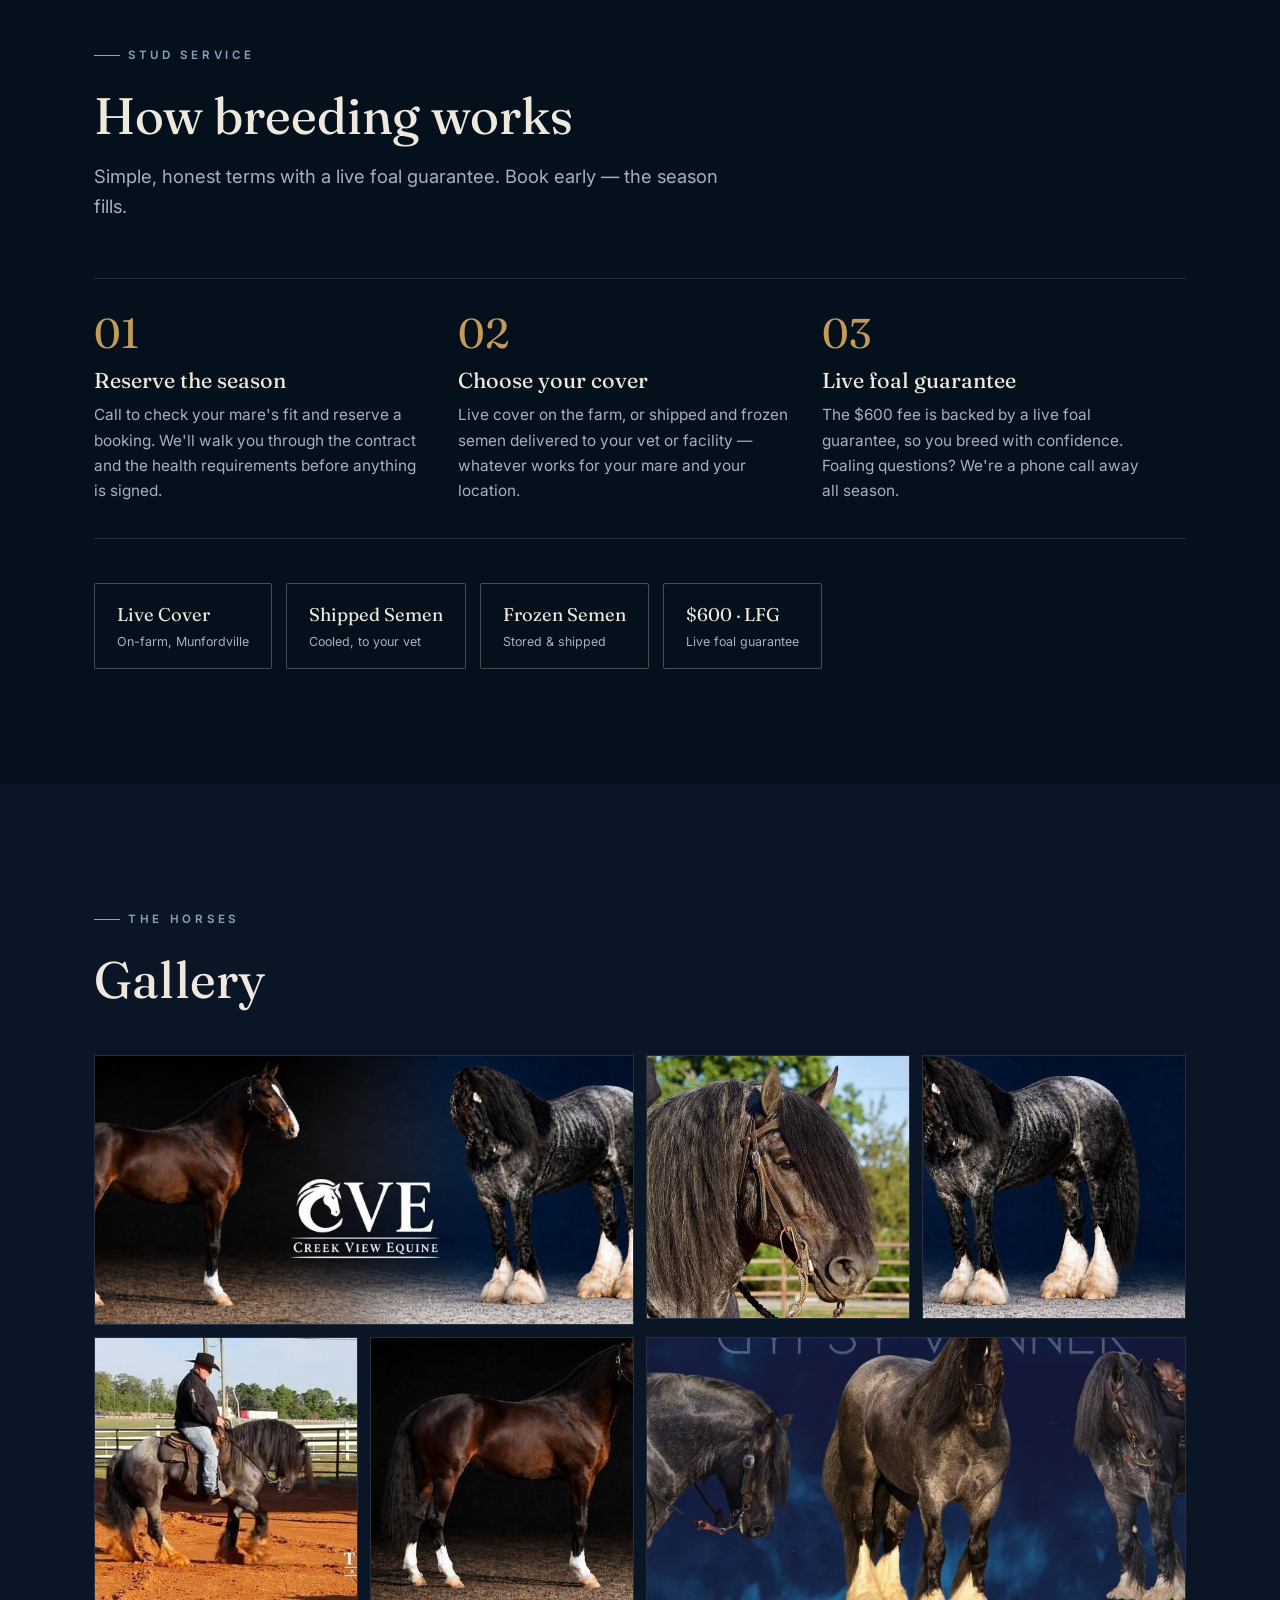
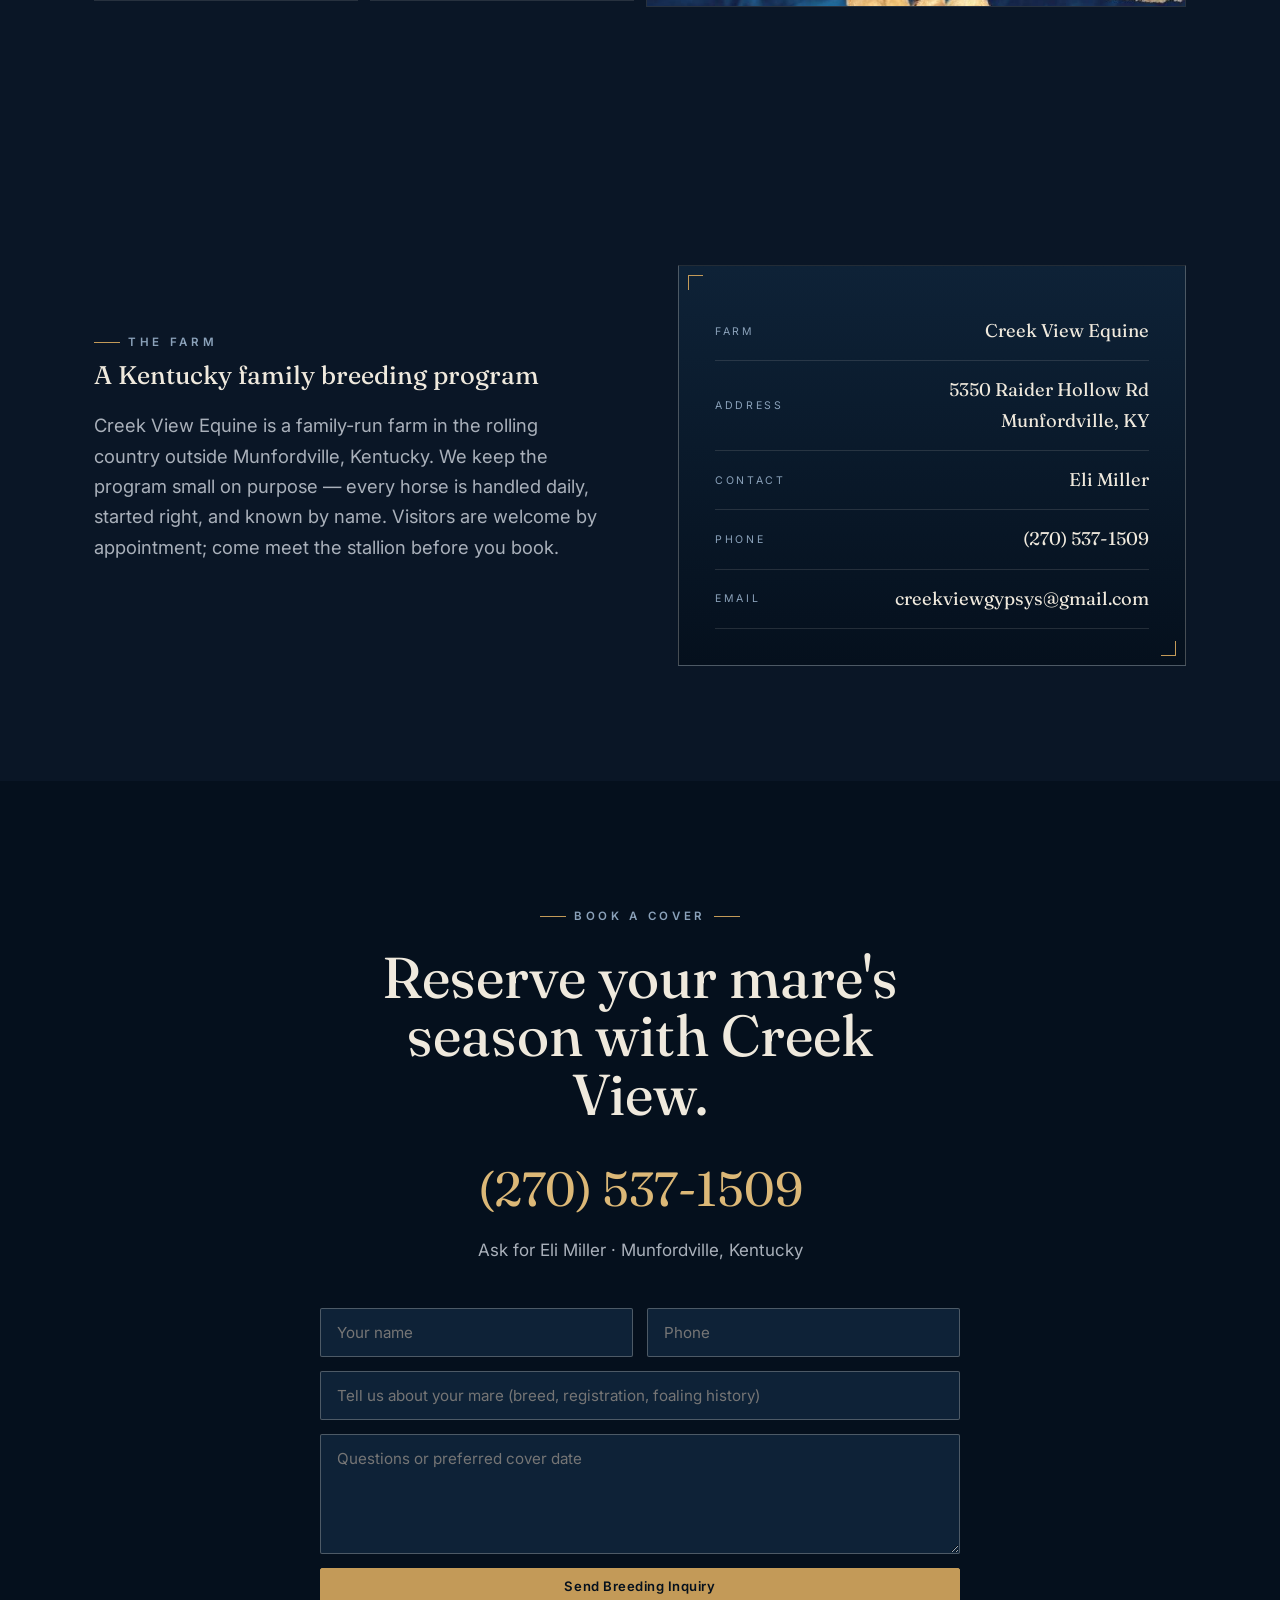
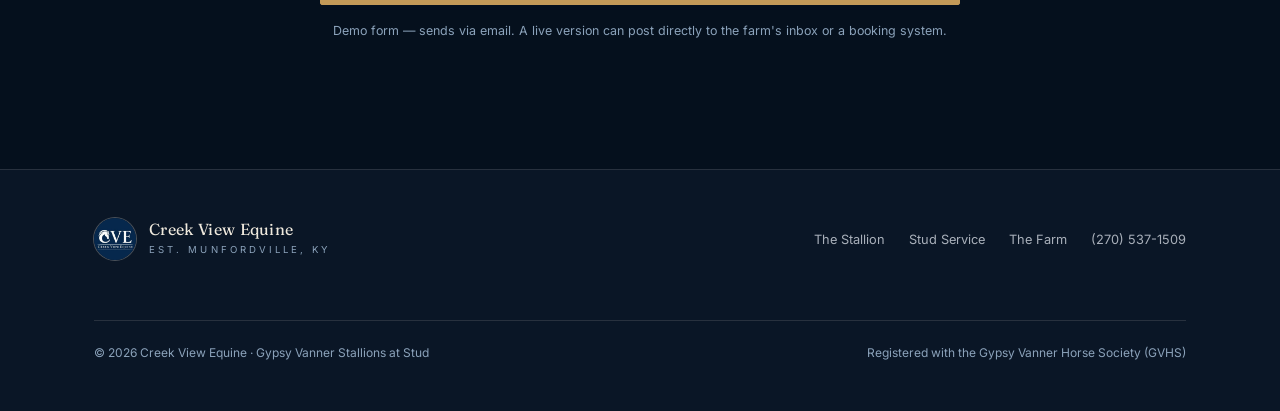
==== commit 11aebb55: "Mobile hero: use blue roan headshot (portrait-friendly) via <picture> Co-Authored-By: Claude Opus 4." ====
--- a/index.html
+++ b/index.html
@@ -37,7 +37,12 @@
 
   <!-- ========== HERO ========== -->
   <section class="hero">
-    <div class="hero-bg"><img src="assets/img/cover-stallions.jpg" alt="Two Creek View Equine stallions on a studio backdrop"></div>
+    <div class="hero-bg">
+      <picture>
+        <source media="(max-width:680px)" srcset="assets/img/gyp-02.jpg">
+        <img src="assets/img/cover-stallions.jpg" alt="Creek View Equine Gypsy Vanner stallions">
+      </picture>
+    </div>
     <div class="shell">
       <span class="eyebrow">Gypsy Vanner Stallions at Stud</span>
       <h1 class="display">Bloodlines built for <span class="script-accent">mind &amp; movement.</span></h1>
--- a/styles.css
+++ b/styles.css
@@ -121,6 +121,7 @@
 .hero{position:relative;min-height:92vh;display:flex;align-items:flex-end;overflow:hidden}
 .cap .hero{min-height:780px}/* pin hero height for full-page capture (avoids vh blow-up) */
 .hero-bg{position:absolute;inset:0;z-index:0}
+.hero-bg picture{position:absolute;inset:0;display:block}
 .hero-bg img{width:100%;height:100%;object-fit:cover;object-position:center 38%}
 .hero-bg::after{
   content:"";position:absolute;inset:0;
@@ -289,6 +290,8 @@
 }
 @media(max-width:680px){
   body{font-size:16px}
+  .hero{min-height:86vh}
+  .hero-bg img{object-position:52% 34%}
   .nav{
     position:fixed;inset:70px 0 auto 0;flex-direction:column;gap:0;
     background:var(--night);border-bottom:1px solid var(--line);
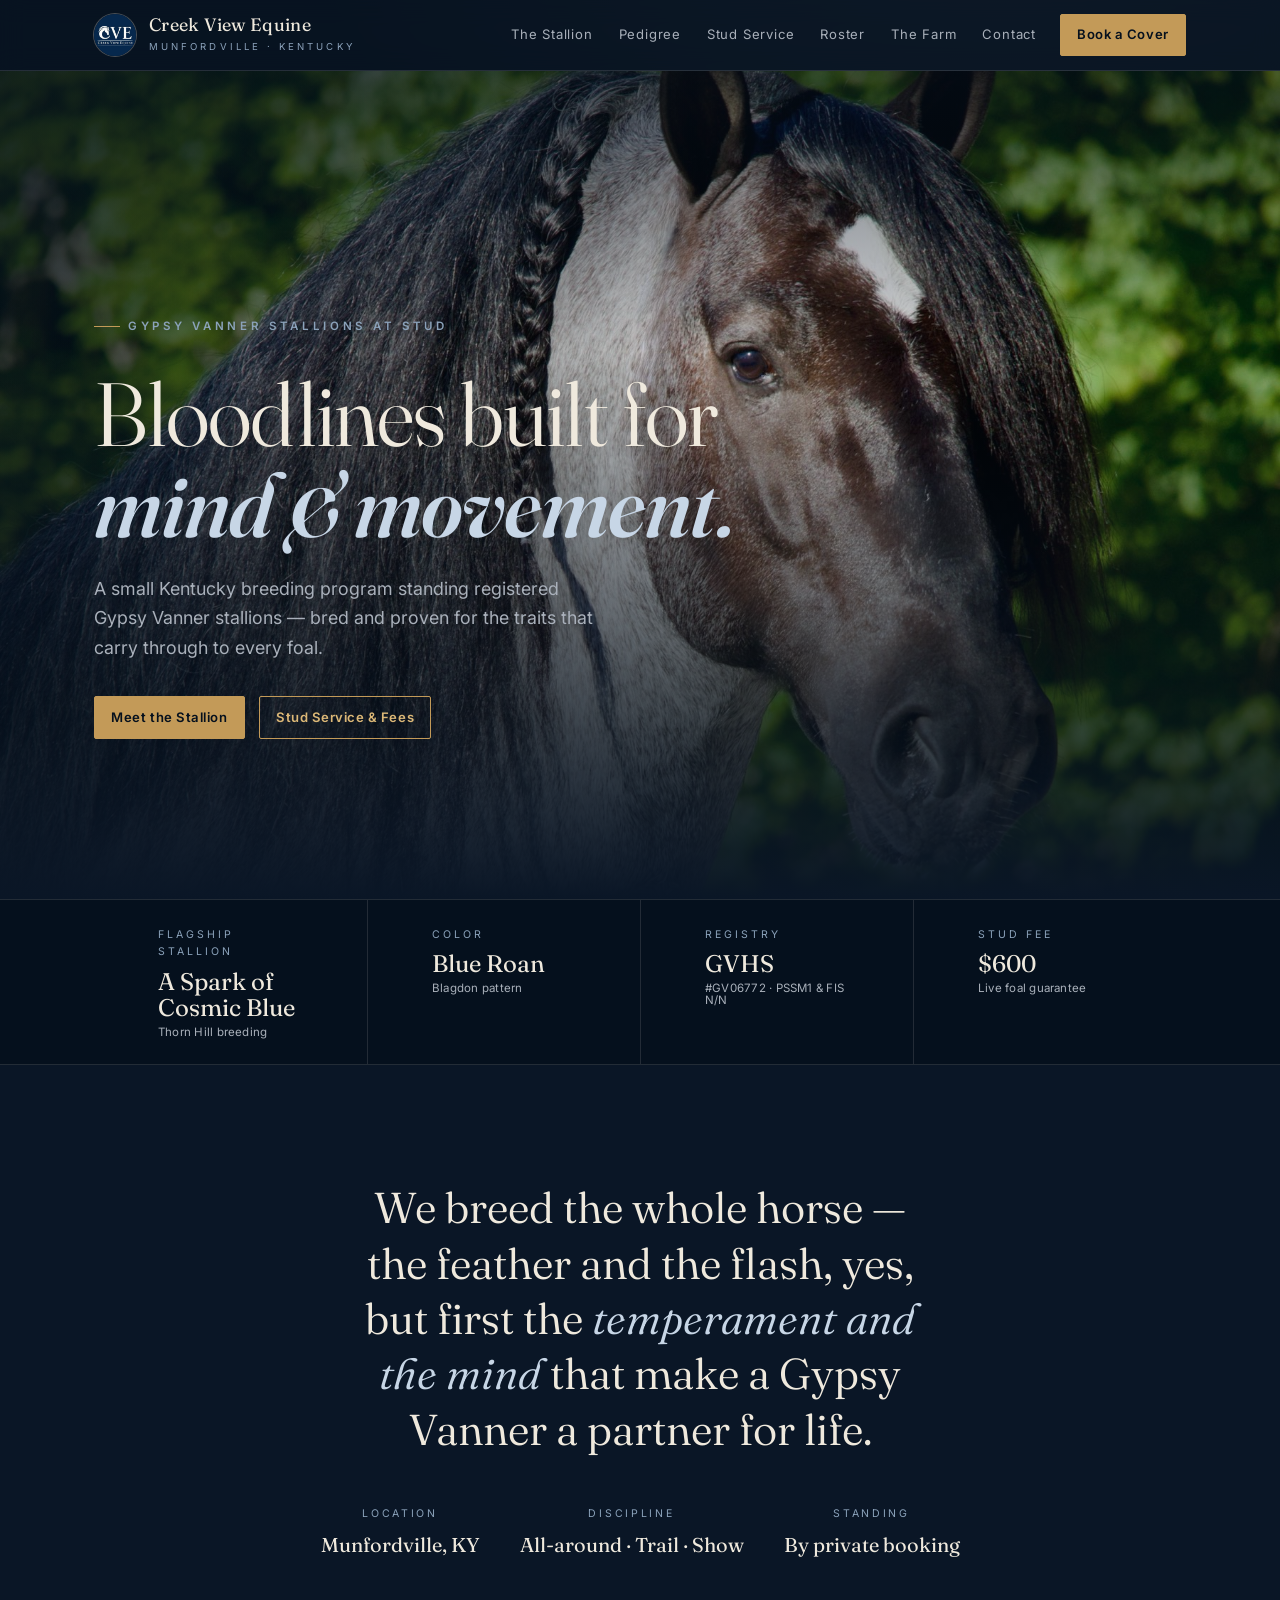
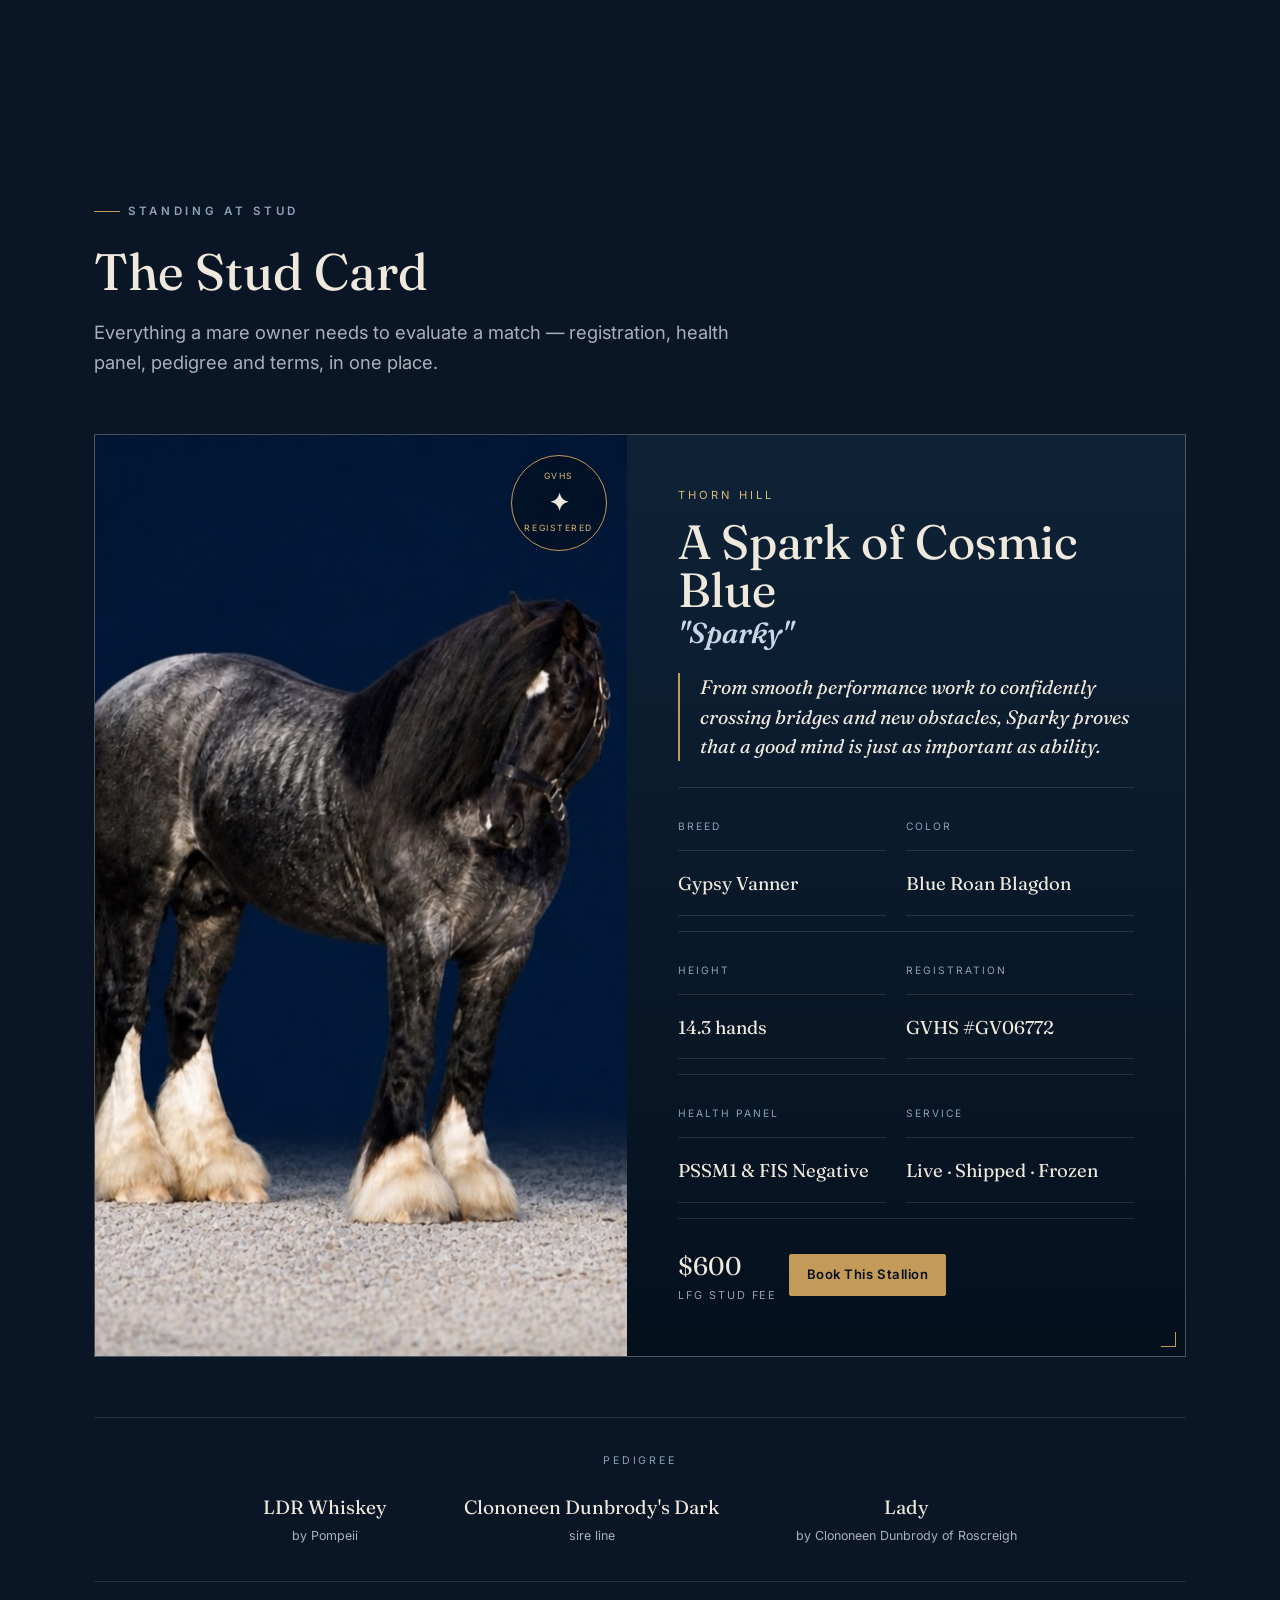
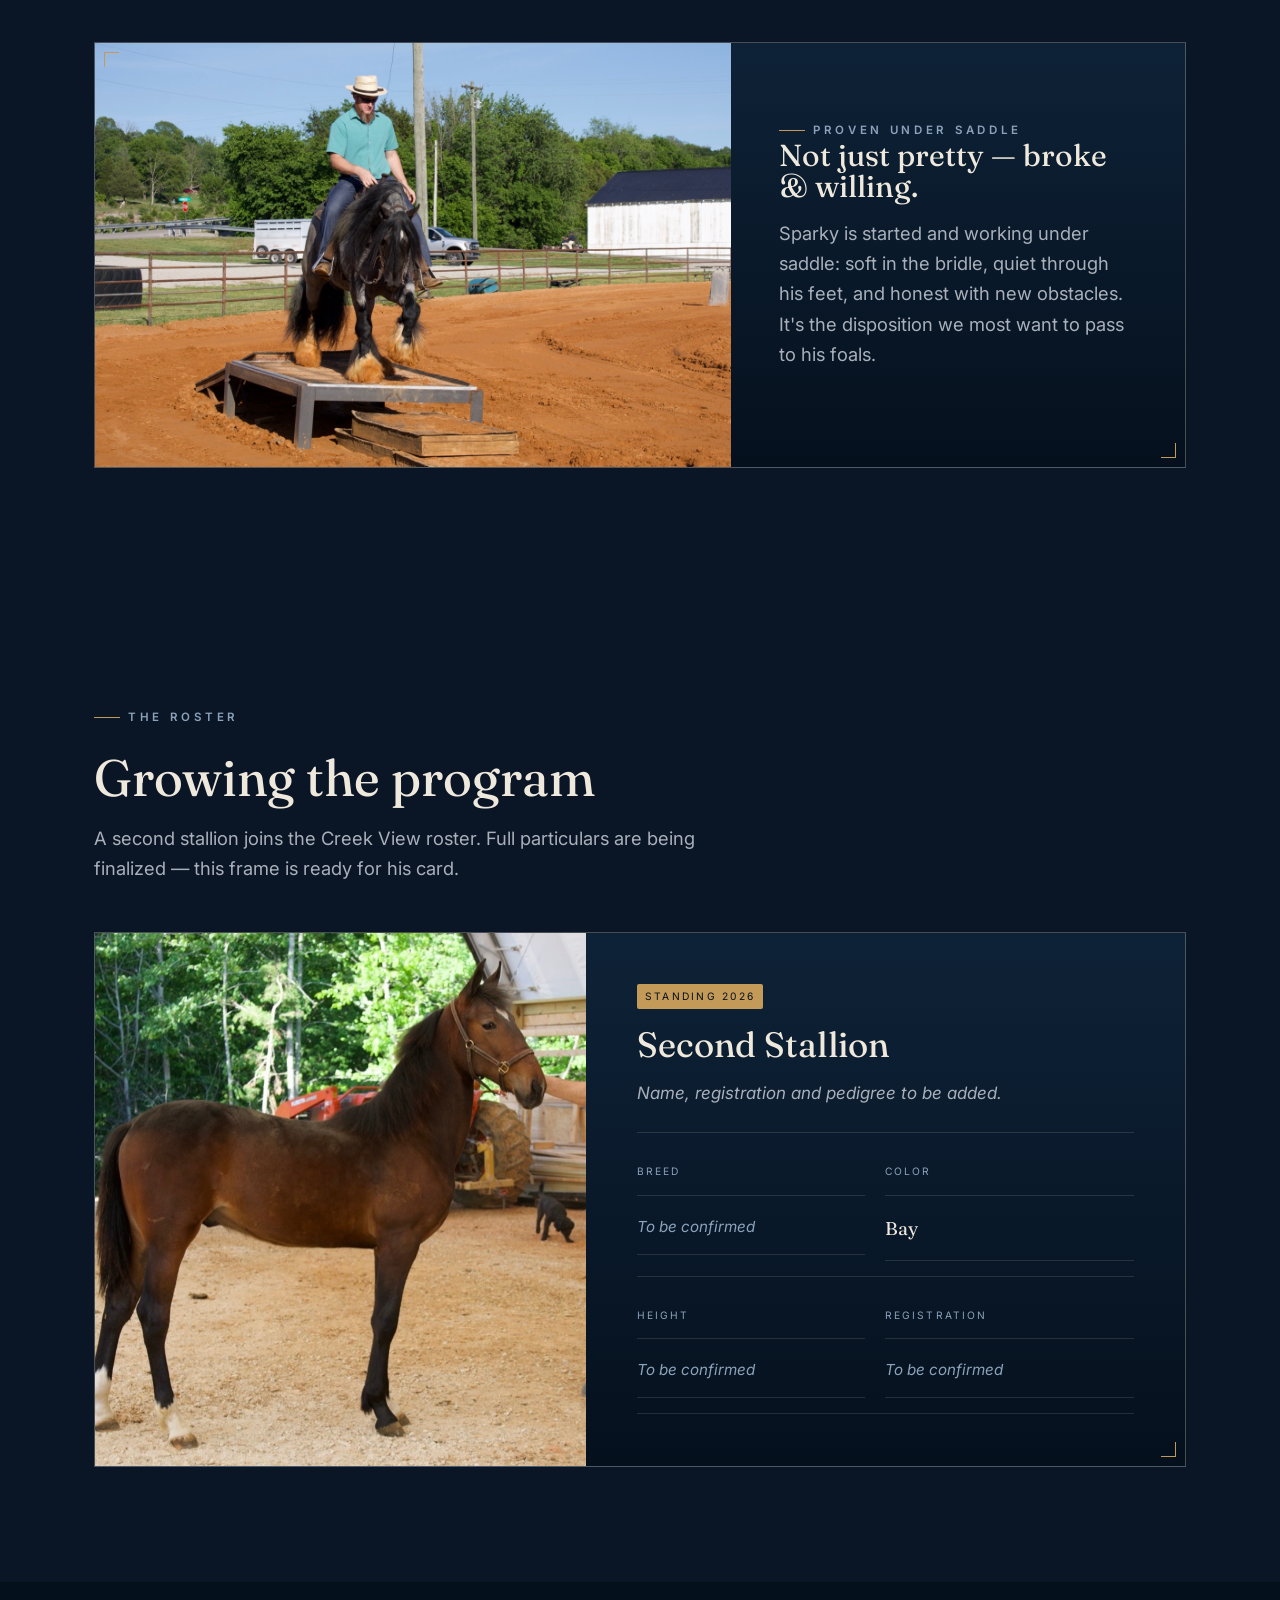
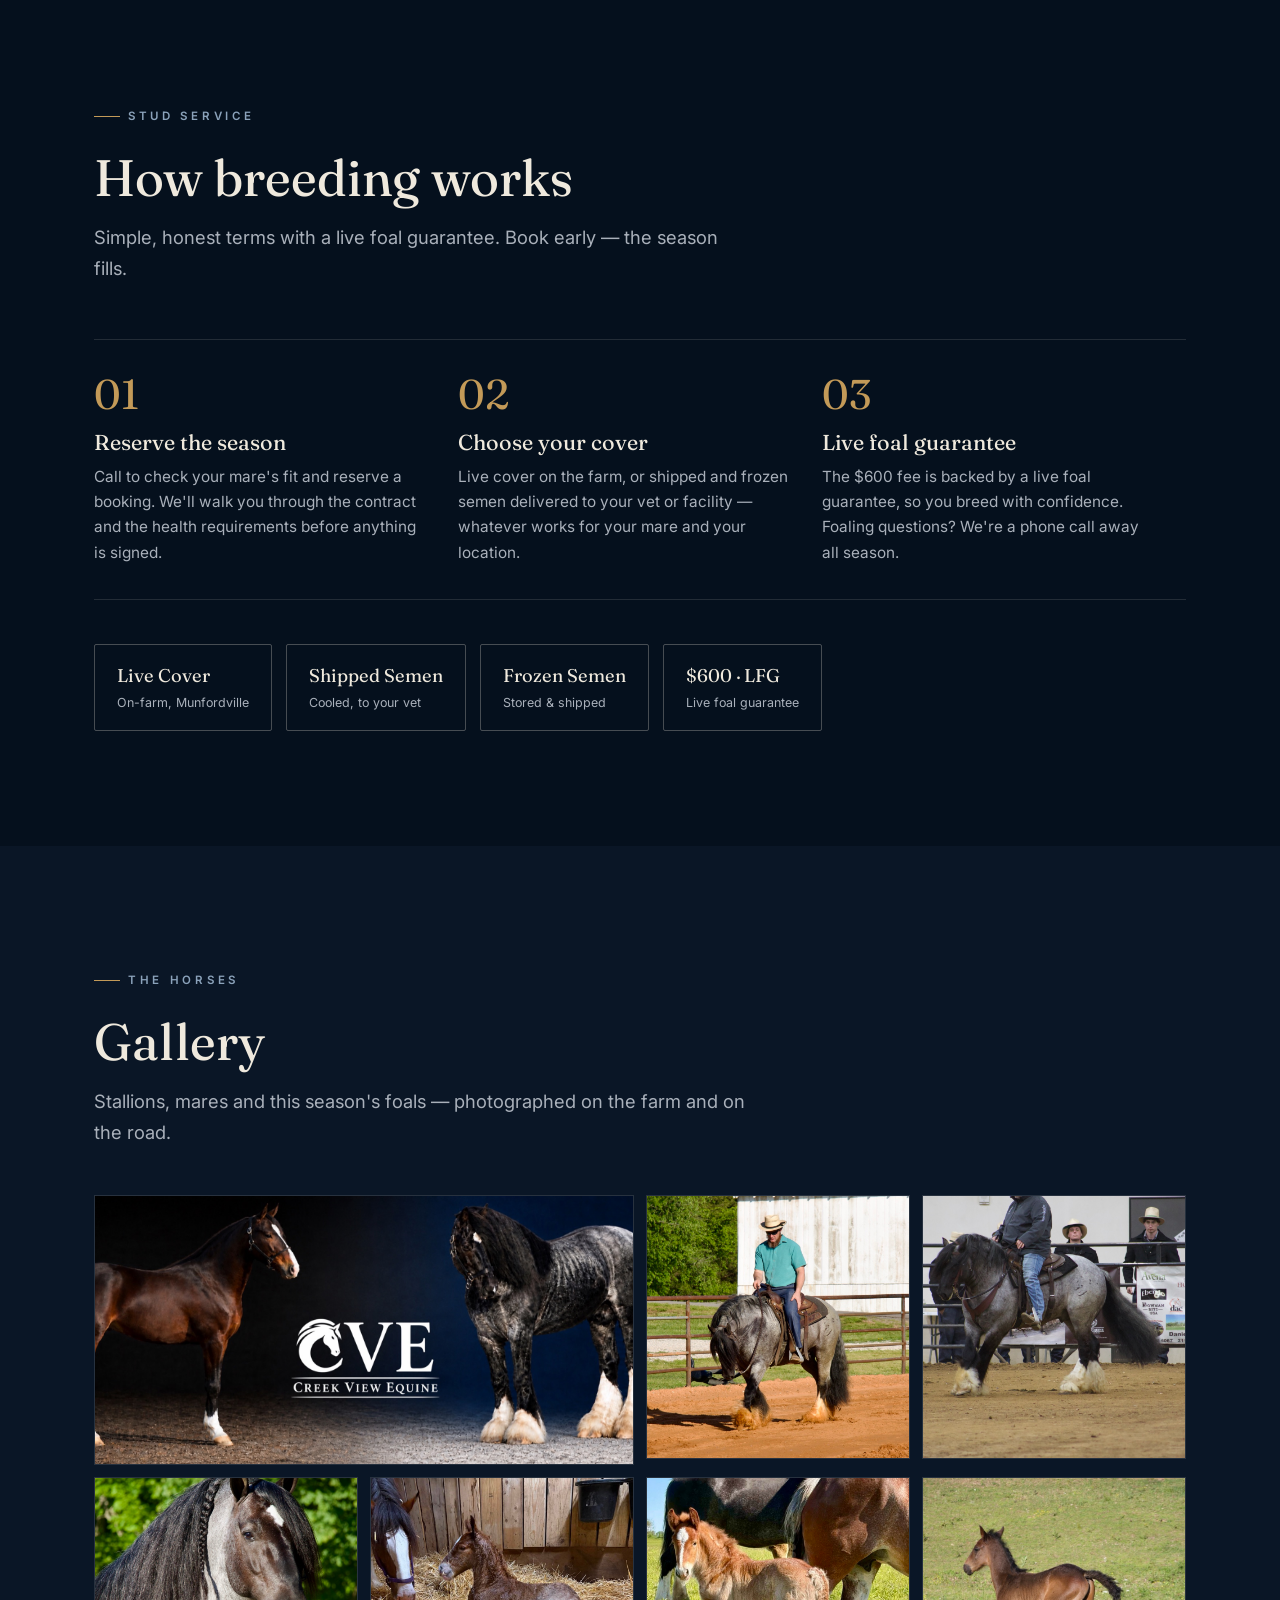
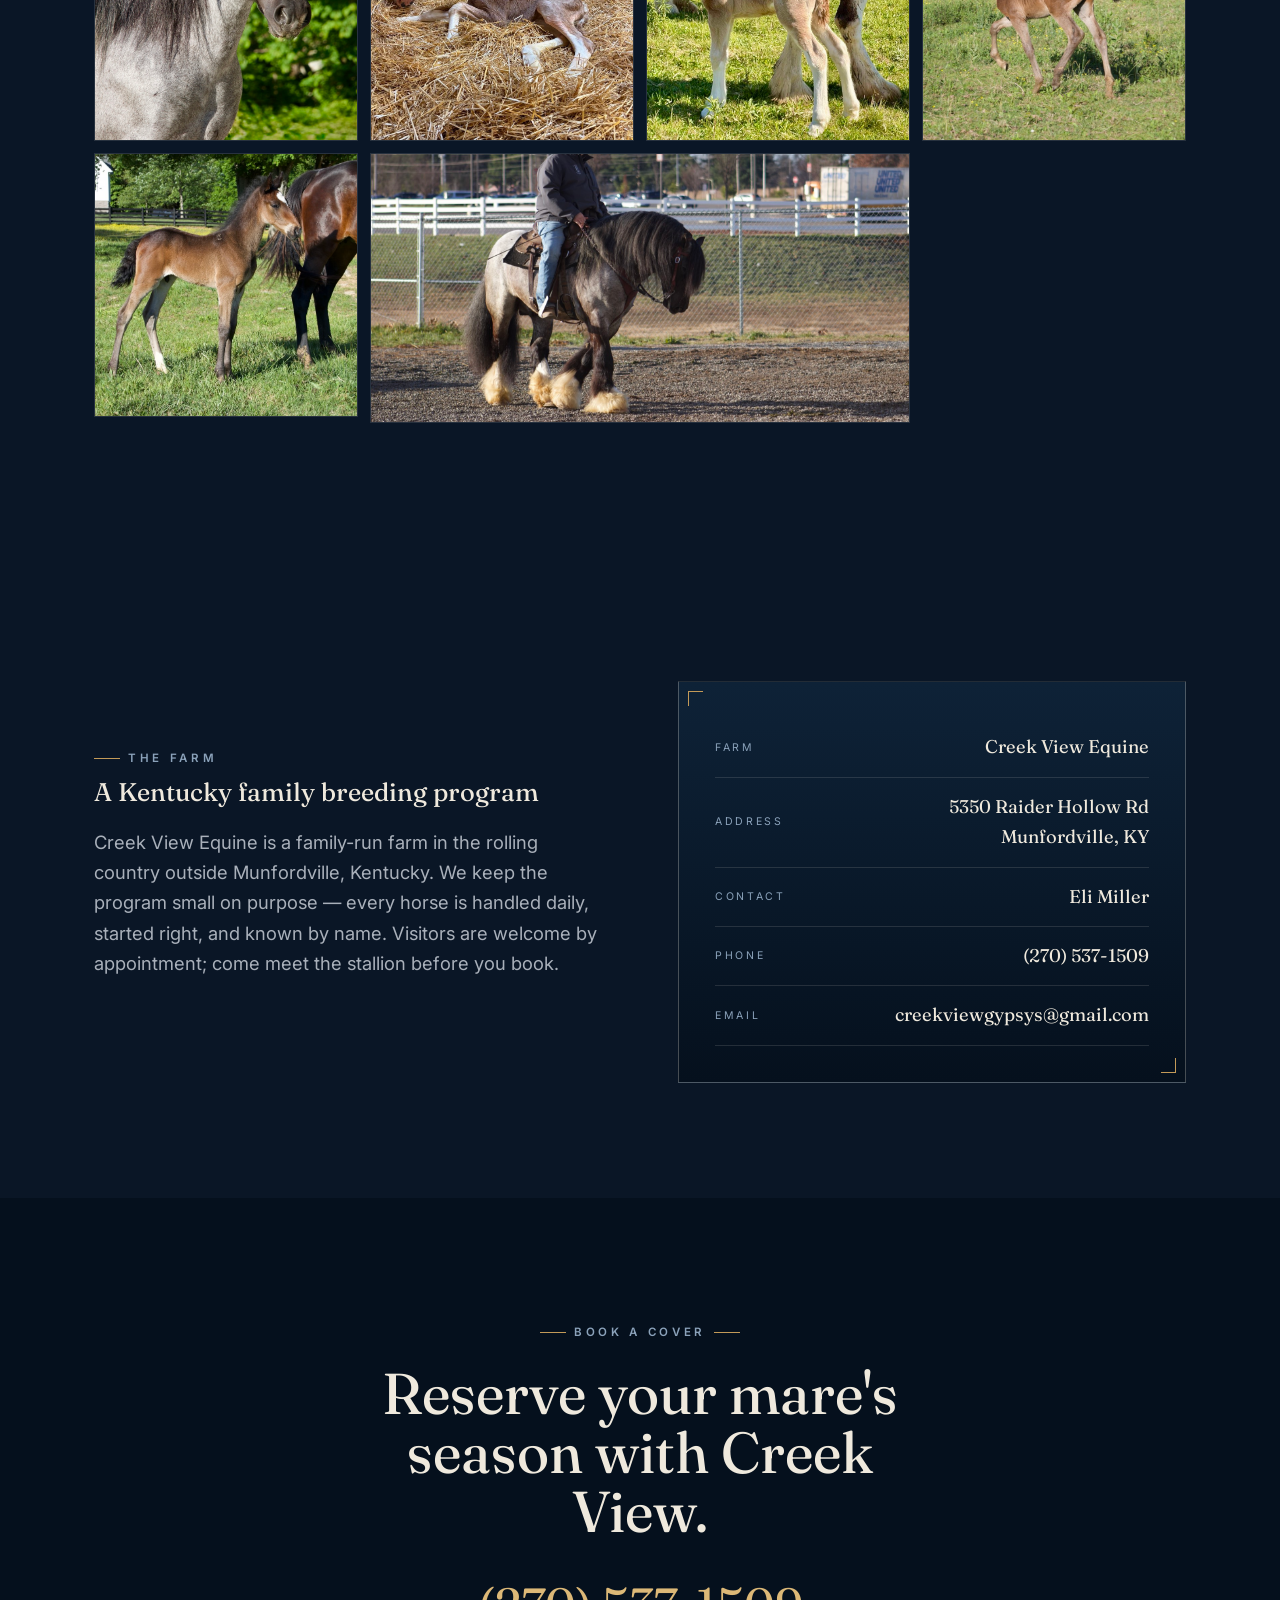
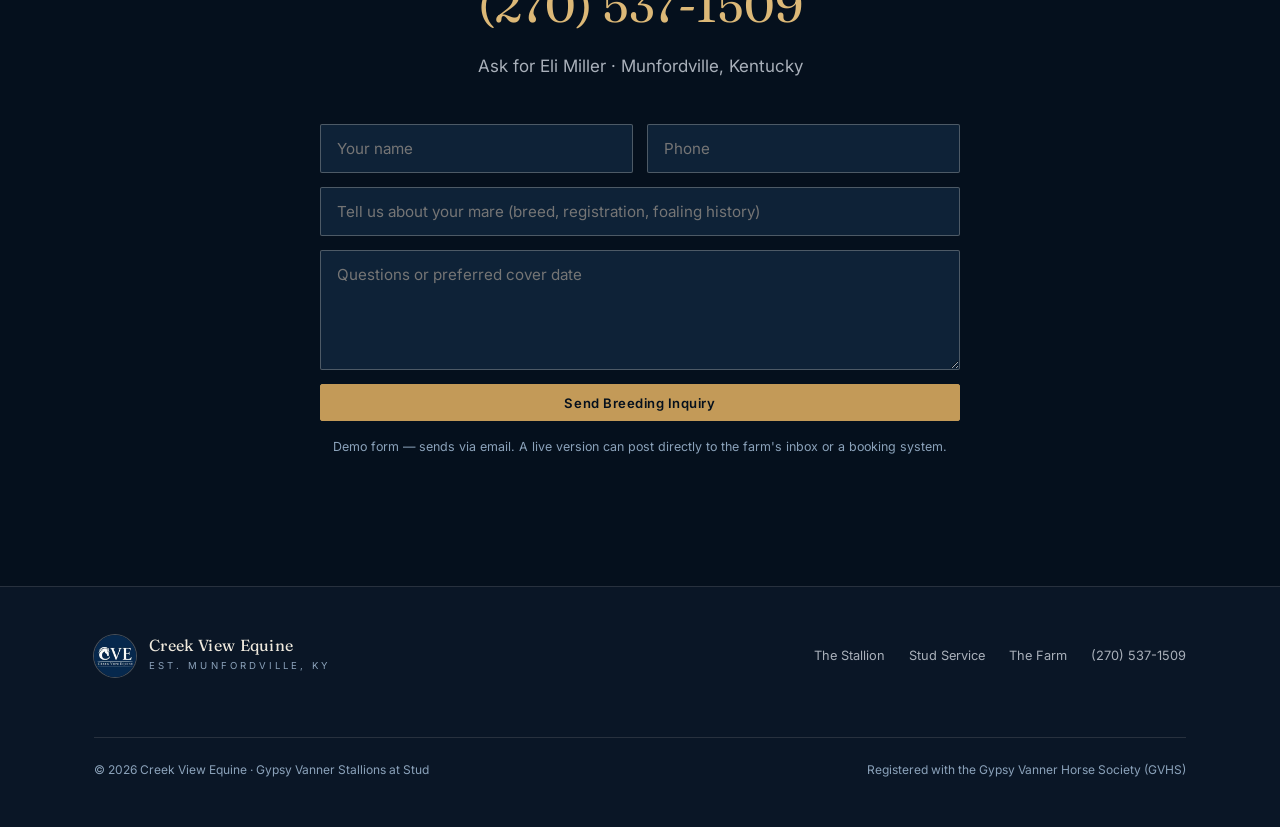
==== commit edcbe88c: "Full-resolution photography from Eli's shoot + PayPal stud-fee scaffold - Hero, stud card, bridge/un" ====
--- a/index.html
+++ b/index.html
@@ -39,8 +39,8 @@
   <section class="hero">
     <div class="hero-bg">
       <picture>
-        <source media="(max-width:680px)" srcset="assets/img/gyp-02.jpg">
-        <img src="assets/img/cover-stallions.jpg" alt="Creek View Equine Gypsy Vanner stallions">
+        <source media="(max-width:680px)" srcset="assets/img/sparky-portrait.jpg">
+        <img src="assets/img/hero-sparky.jpg" alt="A Spark of Cosmic Blue, braided blue roan Gypsy Vanner stallion">
       </picture>
     </div>
     <div class="shell">
@@ -87,7 +87,7 @@
 
       <div class="card plate reveal">
         <div class="portrait">
-          <img src="assets/img/gyp-02.jpg" alt="A Spark of Cosmic Blue, blue roan Gypsy Vanner stallion">
+          <img src="assets/img/sparky-studio.jpg" alt="A Spark of Cosmic Blue, blue roan Gypsy Vanner stallion, studio portrait">
           <div class="seal"><span>GVHS</span><b>✦</b><span>Registered</span></div>
         </div>
         <div class="body">
@@ -121,7 +121,7 @@
 
       <!-- under saddle -->
       <div class="saddle plate reveal">
-        <div class="img"><img src="assets/img/gyp-vid-thumb.jpg" alt="A Spark of Cosmic Blue ridden under saddle in a western arena"></div>
+        <div class="img"><img src="assets/img/sparky-bridge.jpg" alt="A Spark of Cosmic Blue crossing a wooden bridge obstacle under saddle"></div>
         <div class="txt">
           <span class="eyebrow">Proven Under Saddle</span>
           <h3>Not just pretty — broke &amp; willing.</h3>
@@ -140,7 +140,7 @@
         <p class="lede">A second stallion joins the Creek View roster. Full particulars are being finalized — this frame is ready for his card.</p>
       </div>
       <div class="card2 plate reveal">
-        <div class="img"><img src="assets/img/stallion-bay.jpg" alt="Bay Creek View Equine stallion, studio portrait"></div>
+        <div class="img"><img src="assets/img/stallion-bay-full.jpg" alt="Bay Creek View Equine stallion standing with handler"></div>
         <div class="body">
           <span class="tag">Standing 2026</span>
           <h3>Second Stallion</h3>
@@ -189,6 +189,19 @@
         <div class="option"><div class="k">Frozen Semen</div><div class="s">Stored &amp; shipped</div></div>
         <div class="option"><div class="k">$600 · LFG</div><div class="s">Live foal guarantee</div></div>
       </div>
+
+      <!-- online payment (renders only when PayPal is configured) -->
+      <div class="paybox plate reveal" id="paybox" hidden>
+        <div class="pay-txt">
+          <span class="eyebrow">Pay Online</span>
+          <h3>Secure your booking with PayPal.</h3>
+          <p class="lede">Pay the $600 stud fee online — card or PayPal balance, processed securely. Call first to confirm your mare's booking, then pay here to lock in the season.</p>
+        </div>
+        <div class="pay-btns">
+          <div id="paypal-button-container"></div>
+          <p class="note">Payments go directly to Creek View Equine.</p>
+        </div>
+      </div>
     </div>
   </section>
 
@@ -198,14 +211,18 @@
       <div class="section-head reveal">
         <span class="eyebrow">The Horses</span>
         <h2>Gallery</h2>
+        <p class="lede">Stallions, mares and this season's foals — photographed on the farm and on the road.</p>
       </div>
       <div class="gallery-grid reveal">
-        <a class="wide" href="assets/img/cover-stallions.jpg"><img src="assets/img/cover-stallions.jpg" alt="Two stallions studio portrait"></a>
-        <a href="assets/img/gyp-02.jpg"><img src="assets/img/gyp-02.jpg" alt="Blue roan stallion headshot"></a>
-        <a href="assets/img/stallion-roan-studio.jpg"><img src="assets/img/stallion-roan-studio.jpg" alt="Blue roan Gypsy Vanner studio"></a>
-        <a href="assets/img/gyp-vid-thumb.jpg"><img src="assets/img/gyp-vid-thumb.jpg" alt="Stallion under saddle"></a>
-        <a href="assets/img/stallion-bay.jpg"><img src="assets/img/stallion-bay.jpg" alt="Bay stallion studio"></a>
-        <a class="wide" href="assets/img/gyp-01.jpg"><img src="assets/img/gyp-01.jpg" alt="A Spark of Cosmic Blue stud card"></a>
+        <a class="wide" href="assets/img/cve-stallions.jpg"><img src="assets/img/cve-stallions.jpg" alt="Creek View Equine stallions, studio pair"></a>
+        <a href="assets/img/sparky-saddle.jpg"><img src="assets/img/sparky-saddle.jpg" alt="A Spark of Cosmic Blue working under saddle"></a>
+        <a href="assets/img/sparky-expo.jpg"><img src="assets/img/sparky-expo.jpg" alt="A Spark of Cosmic Blue at an equine expo"></a>
+        <a href="assets/img/sparky-portrait.jpg"><img src="assets/img/sparky-portrait.jpg" alt="A Spark of Cosmic Blue, braided portrait"></a>
+        <a href="assets/img/foal-newborn.jpg"><img src="assets/img/foal-newborn.jpg" alt="Newborn Creek View foal resting in straw beside its dam"></a>
+        <a href="assets/img/foal-mare-01.jpg"><img src="assets/img/foal-mare-01.jpg" alt="Creek View foal at its dam's side in pasture"></a>
+        <a href="assets/img/foal-trot.jpg"><img src="assets/img/foal-trot.jpg" alt="Creek View foal trotting across the pasture"></a>
+        <a href="assets/img/foal-mare-02.jpg"><img src="assets/img/foal-mare-02.jpg" alt="Foal and mare grazing at Creek View"></a>
+        <a class="wide" href="assets/img/sparky-ride-wide.jpg"><img src="assets/img/sparky-ride-wide.jpg" alt="A Spark of Cosmic Blue under saddle at a winter expo"></a>
       </div>
     </div>
   </section>
@@ -281,6 +298,28 @@
   reveals.forEach(el=>io.observe(el));
   // failsafe: never leave content hidden
   window.addEventListener('load',()=>setTimeout(()=>reveals.forEach(el=>el.classList.add('in')),2600));
+
+  // ---- PayPal stud-fee checkout ----
+  // Set clientId to the live client ID from Eli's PayPal business account
+  // (developer.paypal.com -> Apps & Credentials) and the paybox appears.
+  const PAYPAL_CONFIG={clientId:'',currency:'USD',amount:'600.00',
+    description:'Stud fee - A Spark of Cosmic Blue (LFG)'};
+  if(PAYPAL_CONFIG.clientId){
+    const box=document.getElementById('paybox');box.hidden=false;
+    const s=document.createElement('script');
+    s.src='https://www.paypal.com/sdk/js?client-id='+encodeURIComponent(PAYPAL_CONFIG.clientId)+'&currency='+PAYPAL_CONFIG.currency+'&intent=capture';
+    s.onload=()=>{
+      paypal.Buttons({
+        style:{layout:'vertical',color:'gold',shape:'rect',label:'paypal'},
+        createOrder:(d,a)=>a.order.create({purchase_units:[{amount:{value:PAYPAL_CONFIG.amount,currency_code:PAYPAL_CONFIG.currency},description:PAYPAL_CONFIG.description}]}),
+        onApprove:(d,a)=>a.order.capture().then(o=>{
+          const el=document.getElementById('paypal-button-container');
+          el.innerHTML='<p class="pay-done">Payment received - thank you. We\'ll call to confirm your booking. Ref: '+o.id+'</p>';
+        })
+      }).render('#paypal-button-container');
+    };
+    document.head.appendChild(s);
+  }
 </script>
 </body>
 </html>
--- a/styles.css
+++ b/styles.css
@@ -271,6 +271,14 @@
 footer .fnav a{font-size:.8rem;color:var(--bone-dim)}
 footer .cr{width:100%;border-top:1px solid var(--line);margin-top:30px;padding-top:22px;font-size:.75rem;color:var(--roan);display:flex;justify-content:space-between;gap:16px;flex-wrap:wrap}
 
+/* ---------- online payment ---------- */
+.paybox[hidden]{display:none}
+.paybox{margin-top:44px;display:grid;grid-template-columns:1.1fr .9fr;gap:clamp(24px,4vw,56px);padding:clamp(26px,4vw,44px);align-items:center}
+.paybox .pay-txt h3{font-size:clamp(1.4rem,2.4vw,1.9rem);margin:.35em 0 .4em}
+.paybox .pay-btns{background:var(--night);border:1px solid var(--line);padding:clamp(18px,3vw,28px)}
+.paybox .note{font-size:.75rem;color:var(--roan);margin:.9em 0 0}
+.pay-done{font-family:var(--serif);color:var(--brass-bright);font-size:1.05rem;line-height:1.4}
+
 /* ---------- reveal animation (progressive enhancement) ---------- */
 /* Content is visible by default; only the .anim gate (set by JS) hides-then-reveals. */
 .anim .reveal{opacity:0;transform:translateY(22px);transition:opacity .8s ease,transform .8s ease}
@@ -278,7 +286,7 @@
 
 /* ---------- responsive ---------- */
 @media(max-width:960px){
-  .stud .card,.saddle,.roster .card2,.farm .shell{grid-template-columns:1fr}
+  .stud .card,.saddle,.roster .card2,.farm .shell,.paybox{grid-template-columns:1fr}
   .stud .card .portrait{min-height:400px}
   .steps{grid-template-columns:1fr}
   .step{padding-right:0}
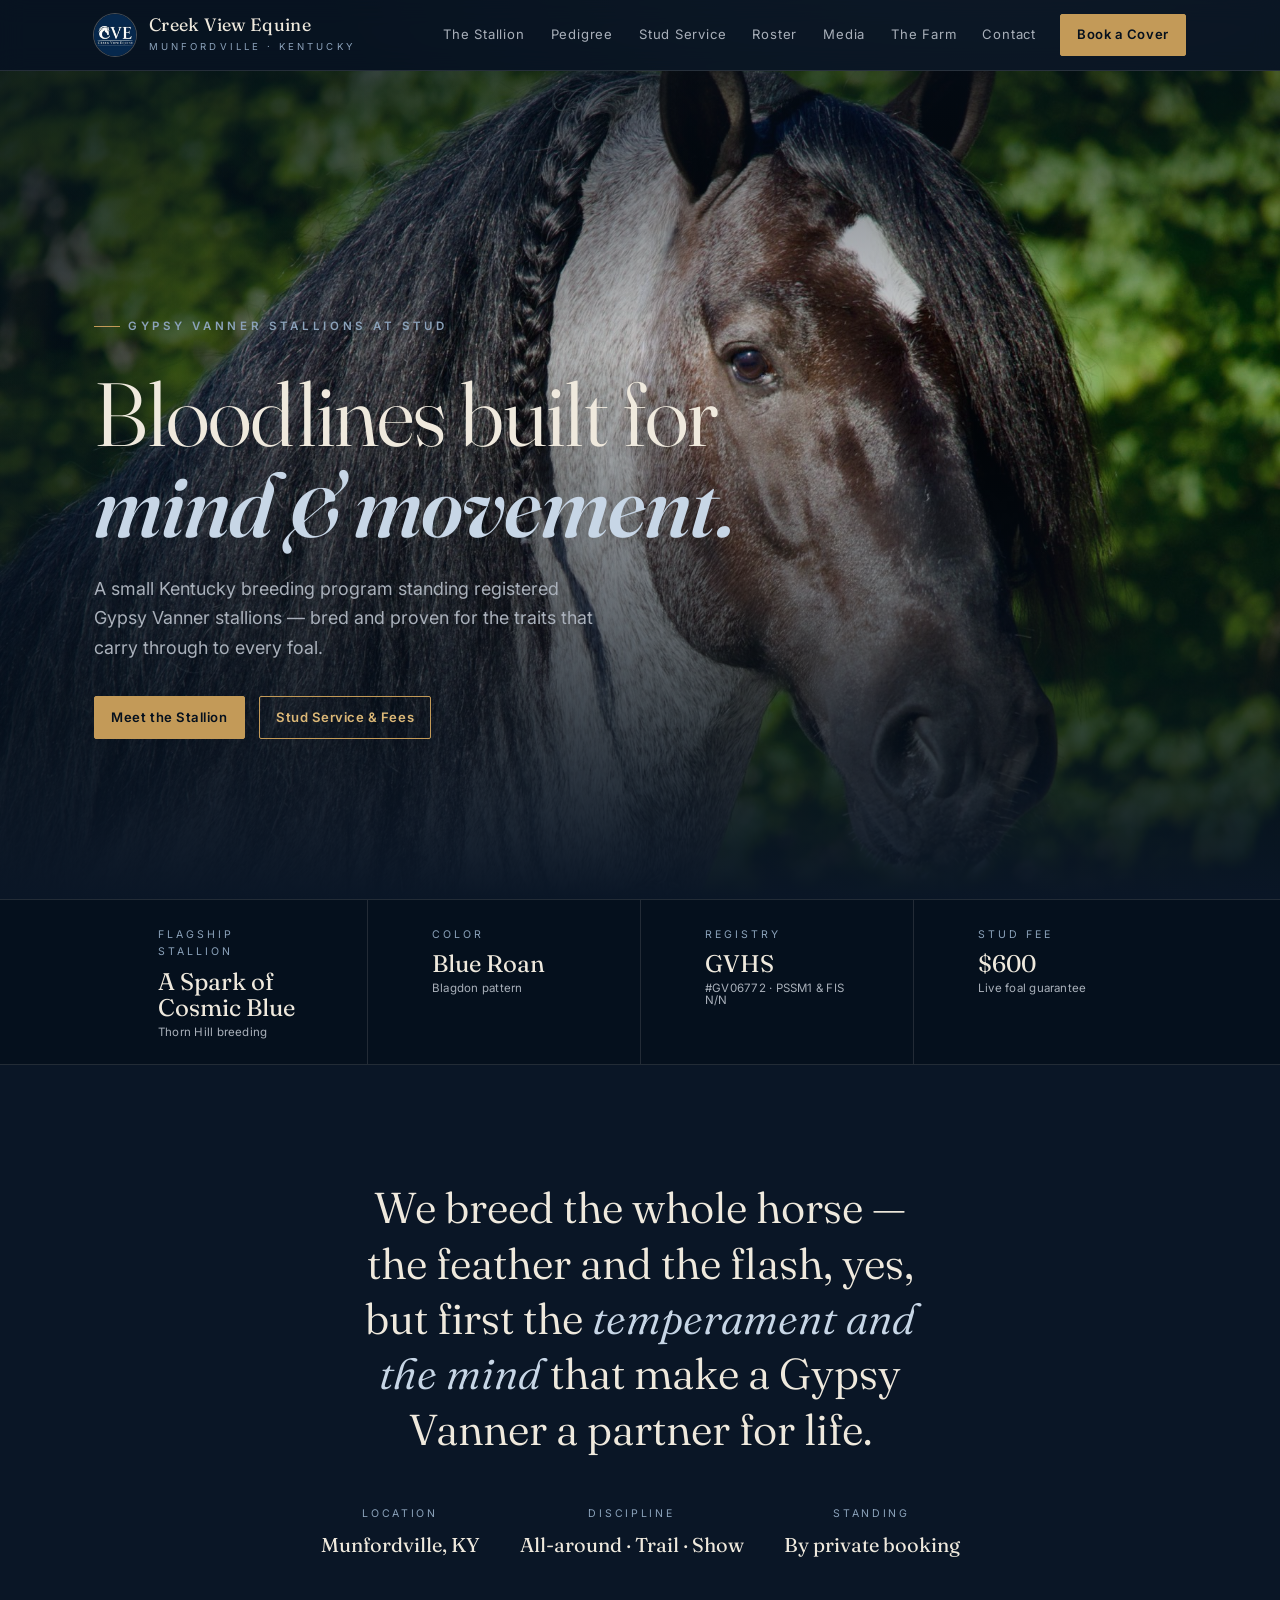
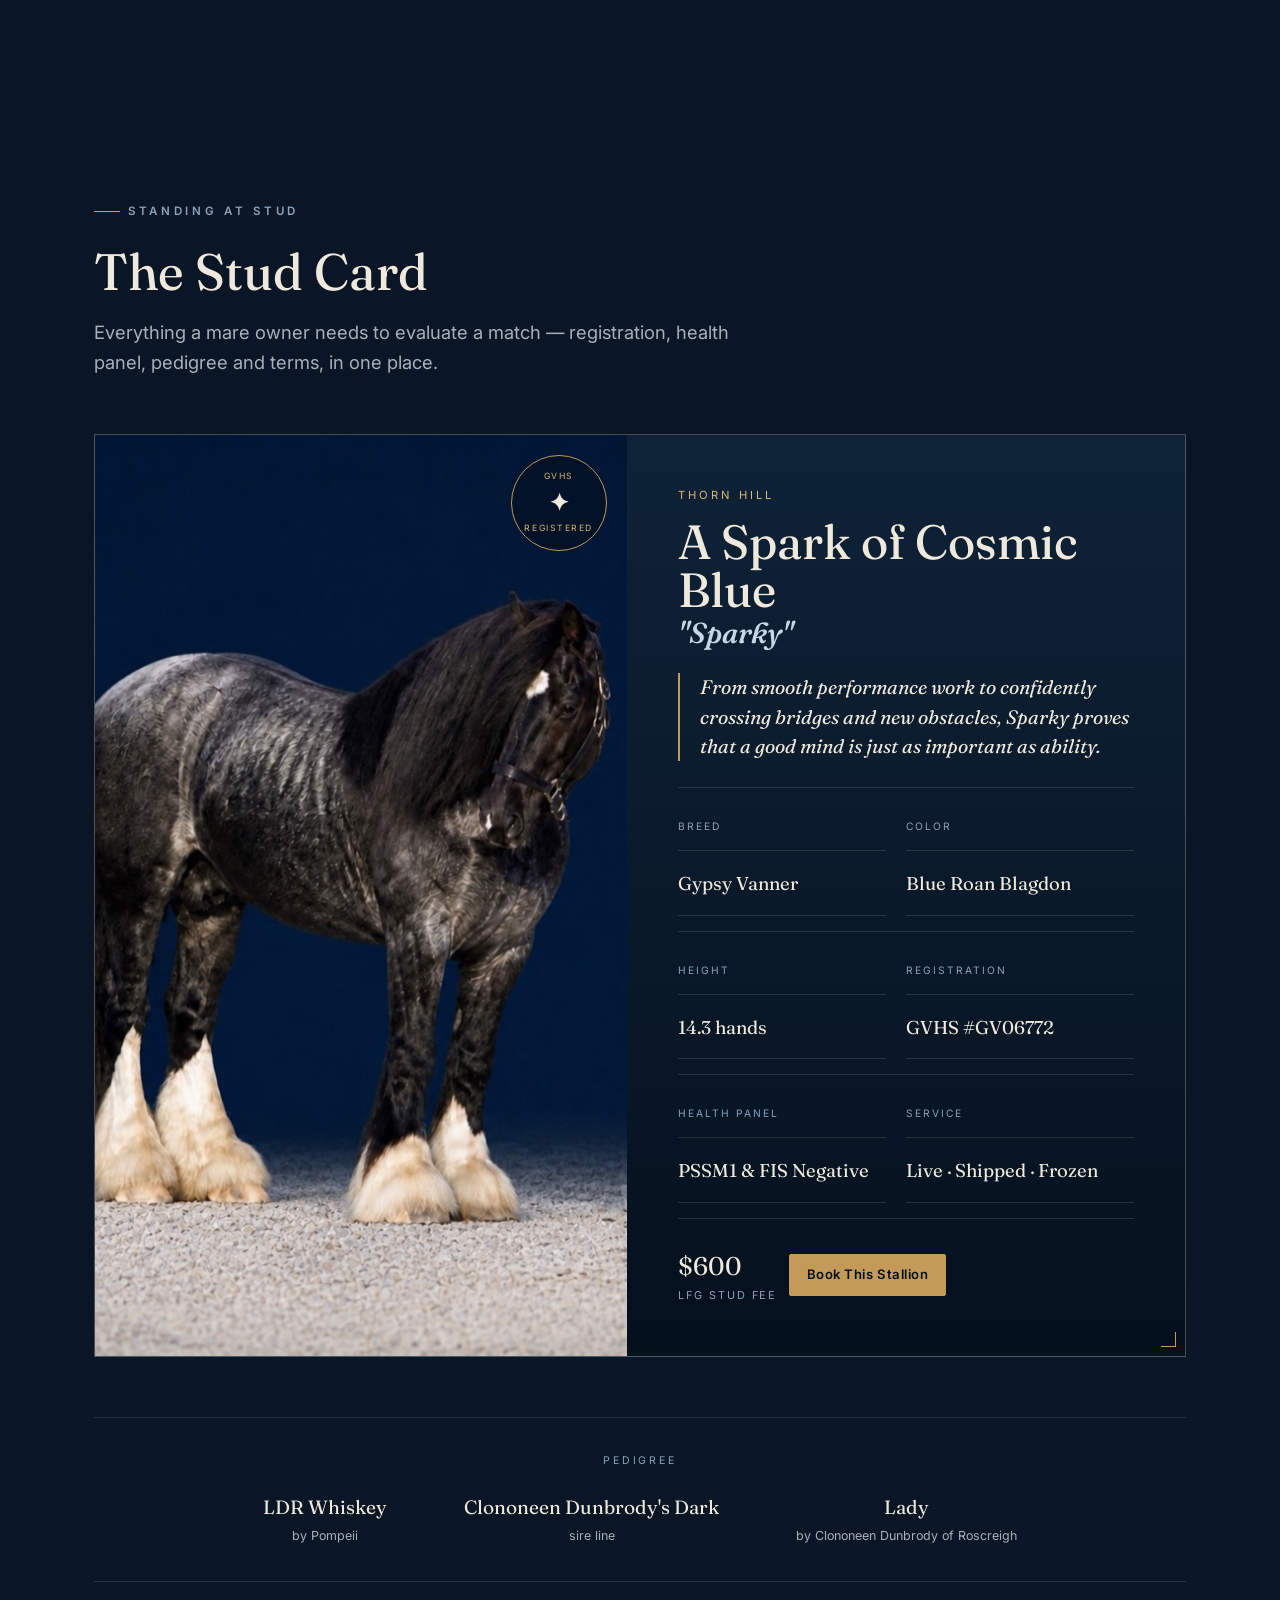
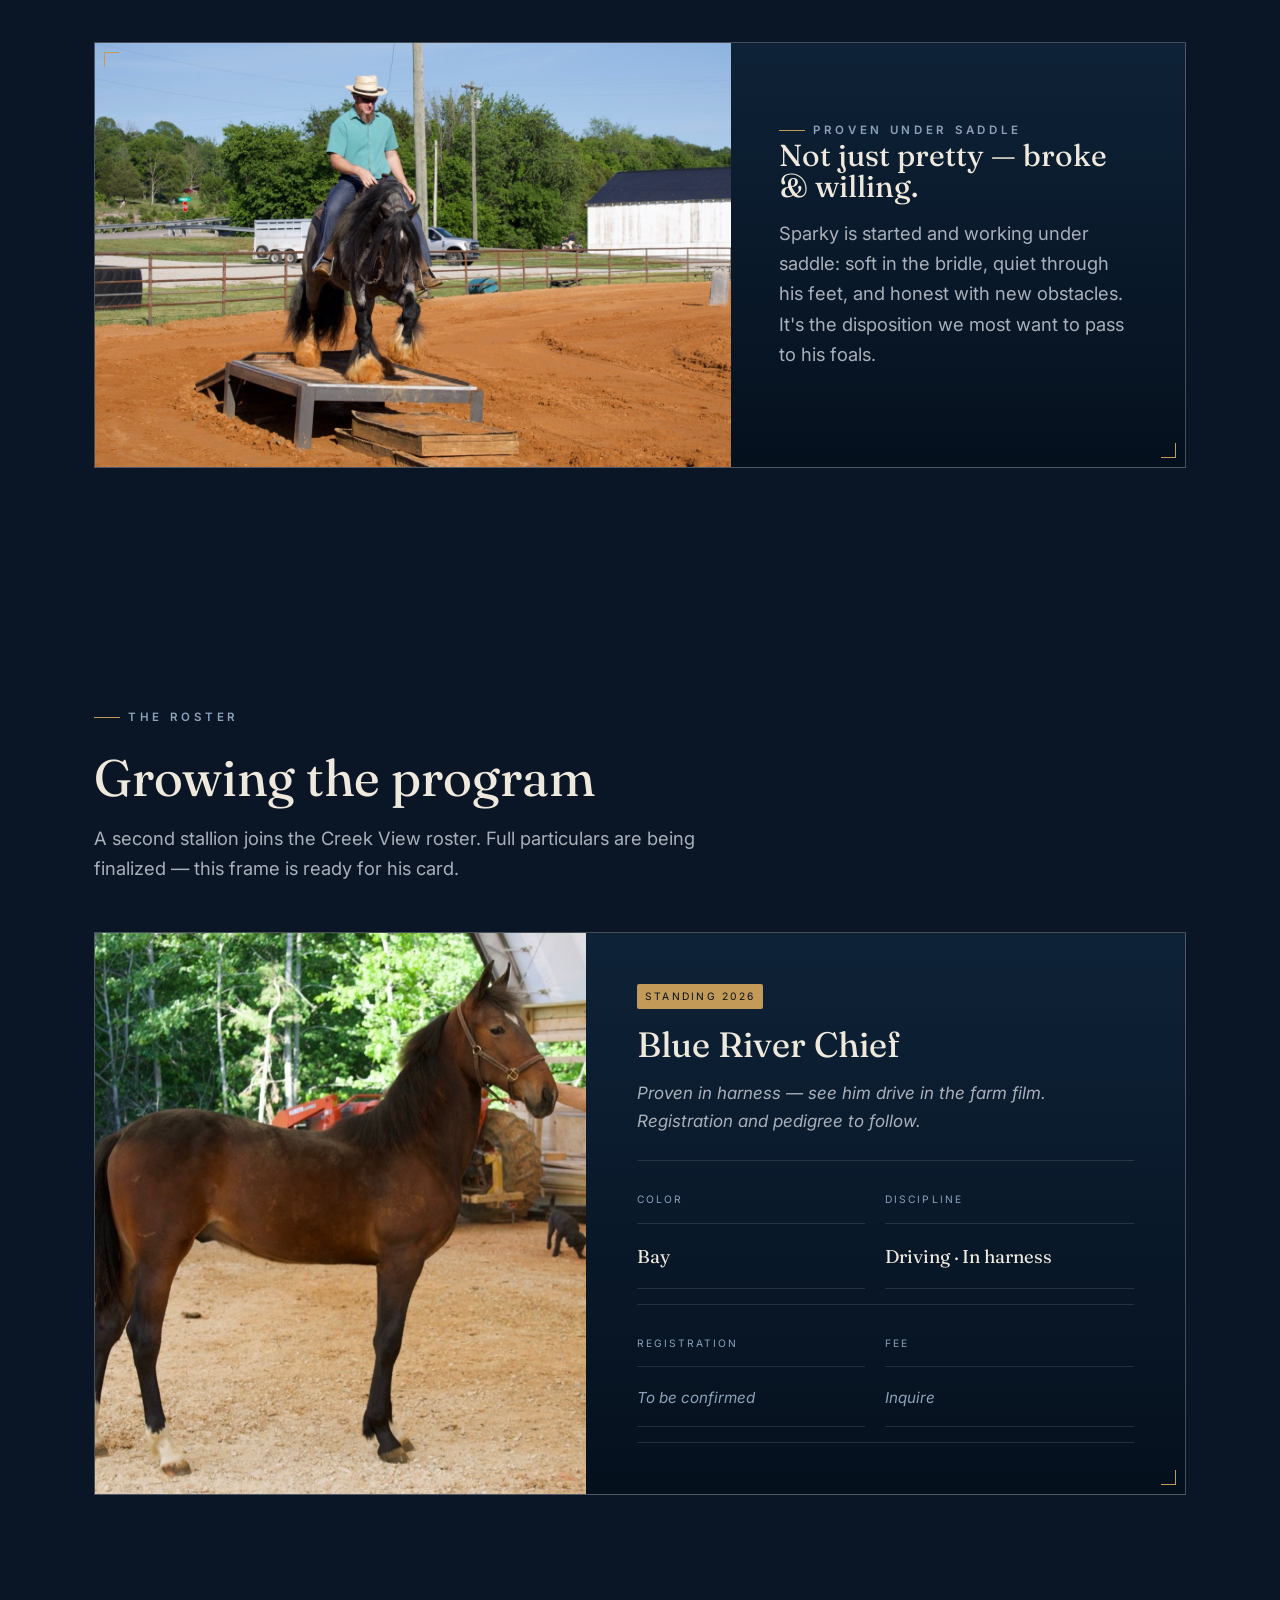
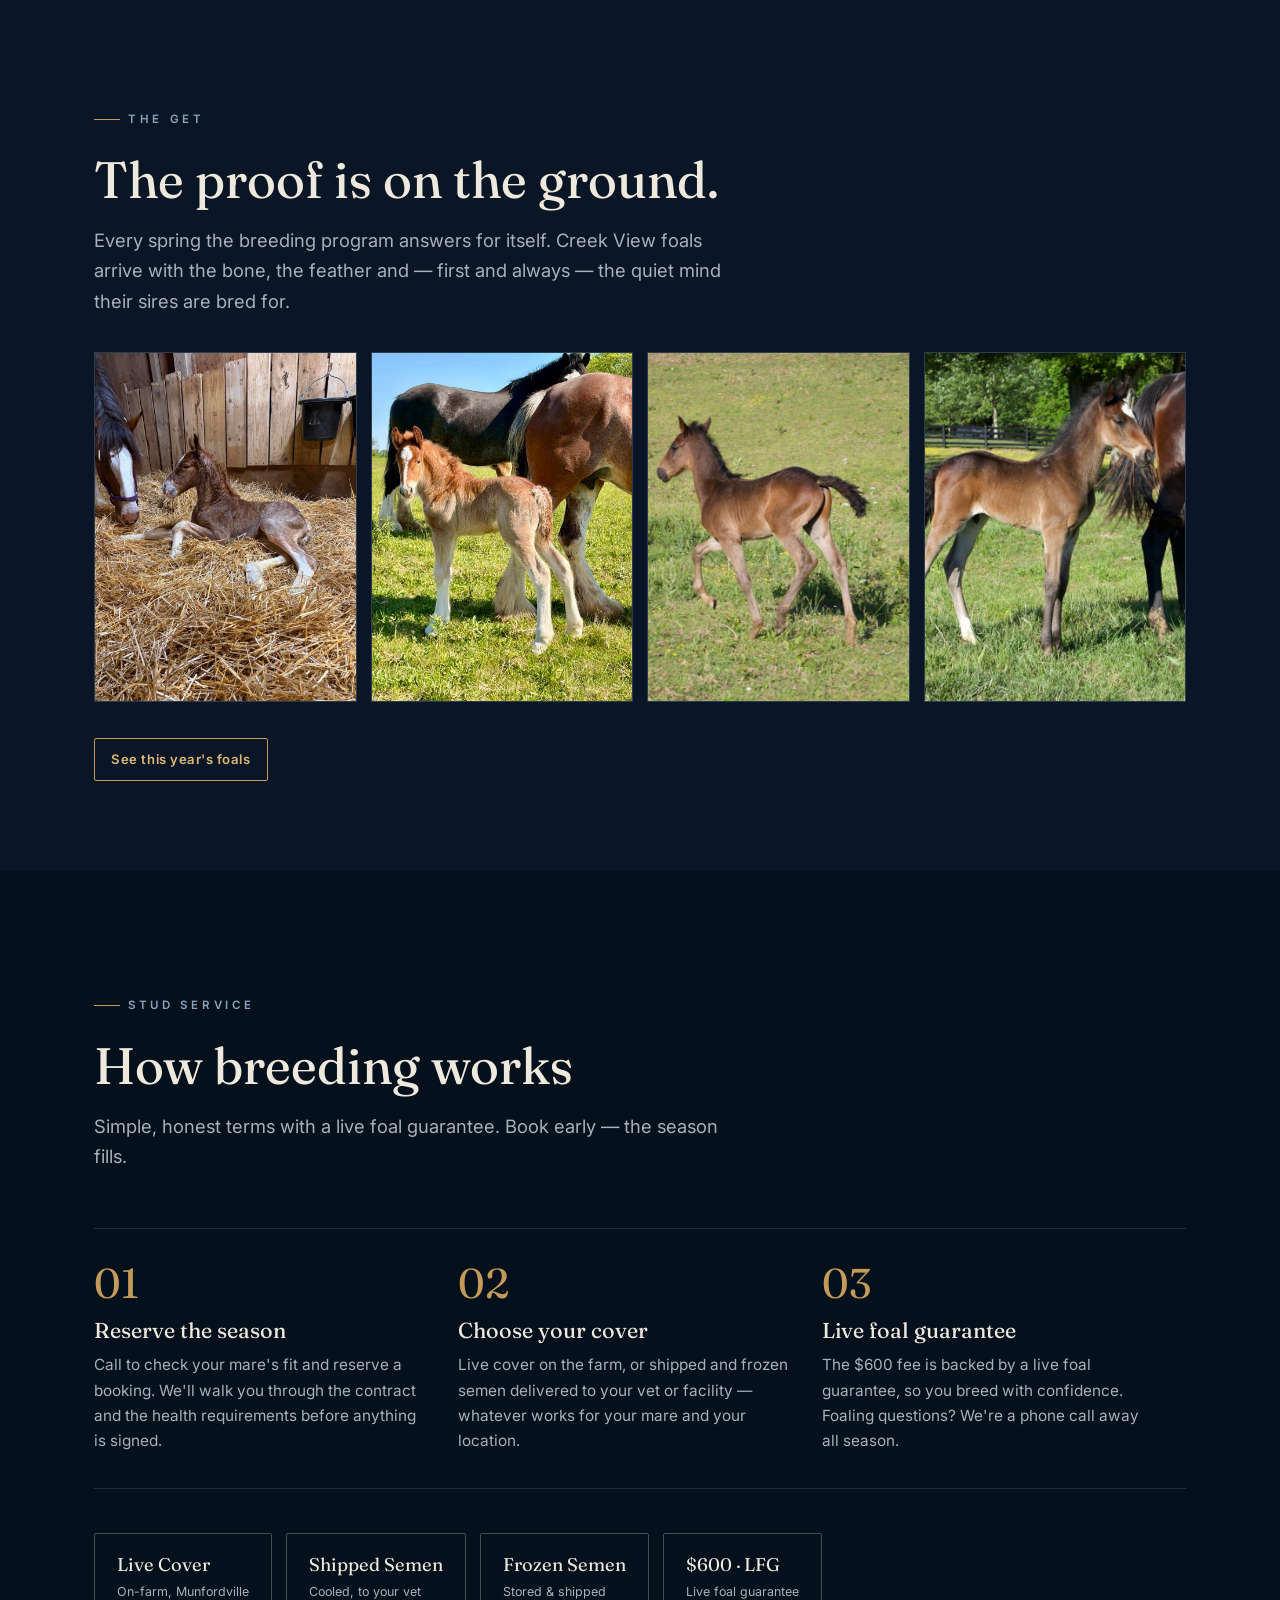
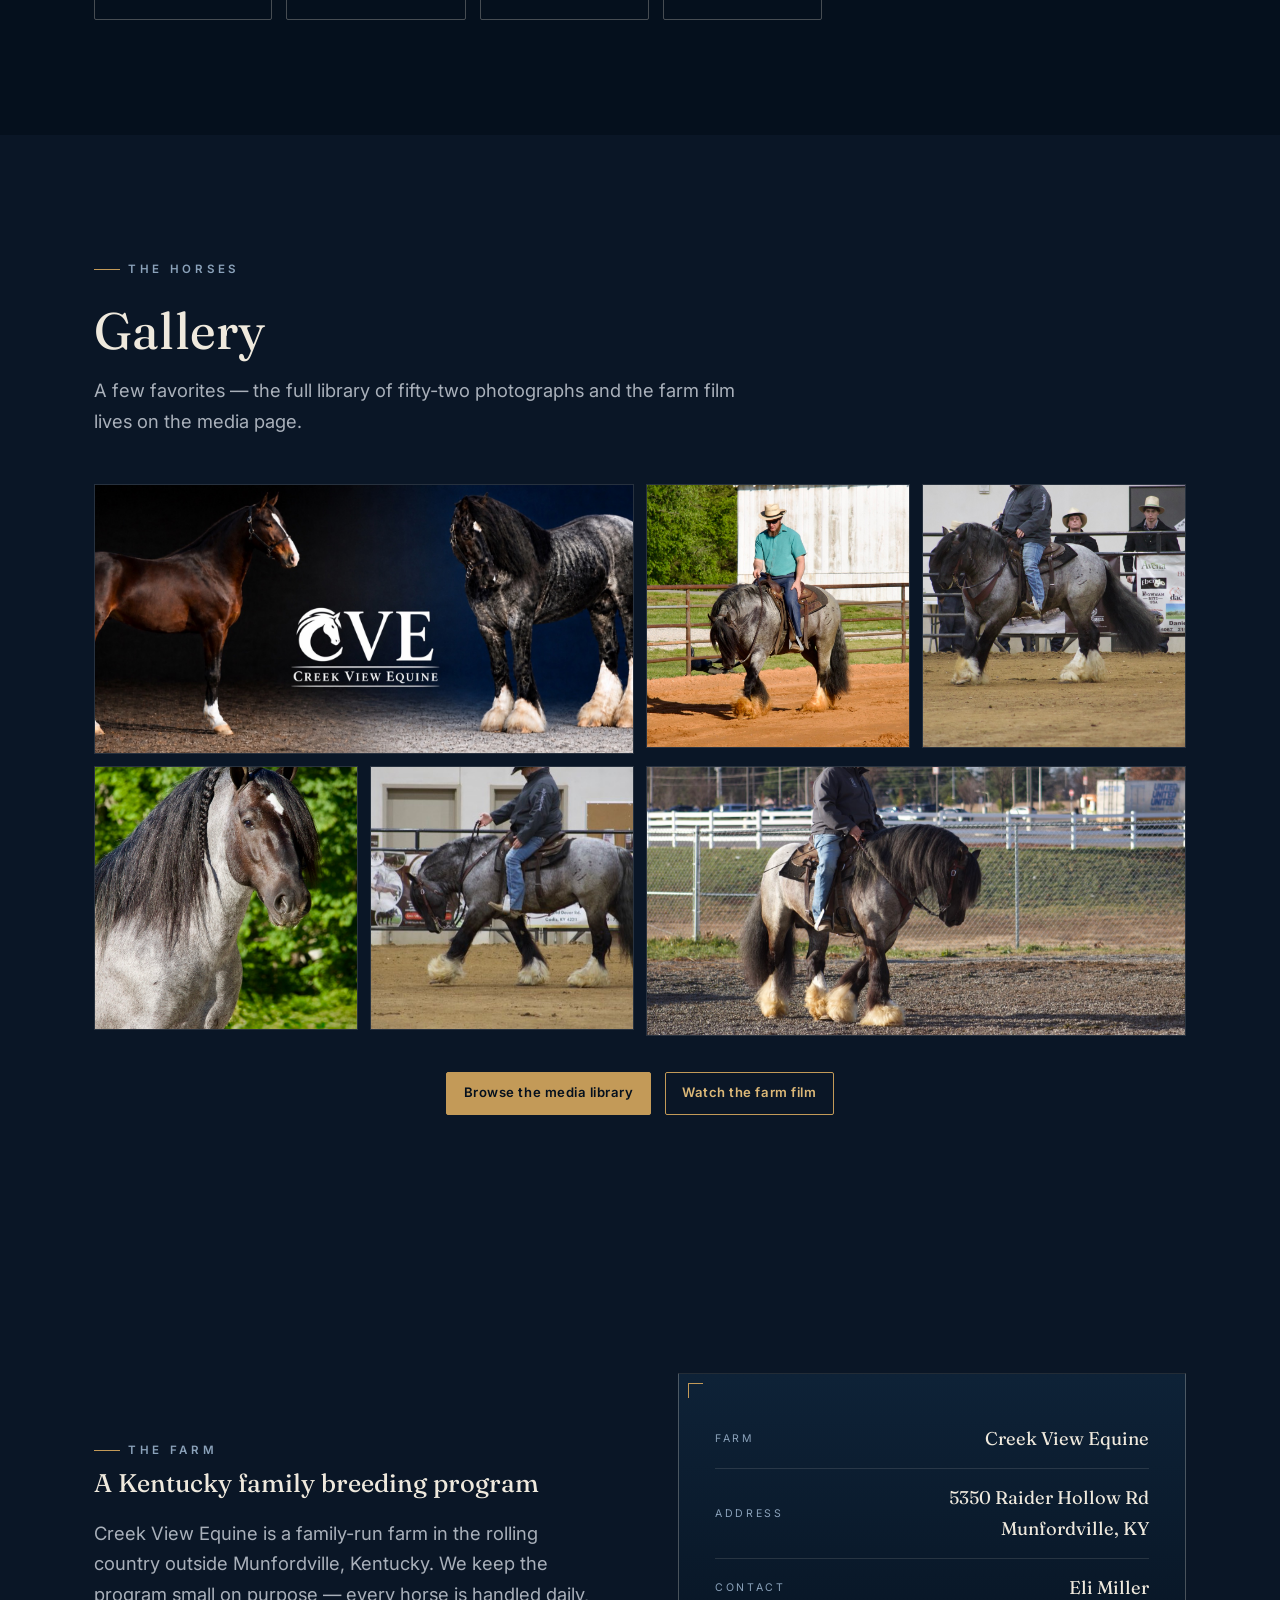
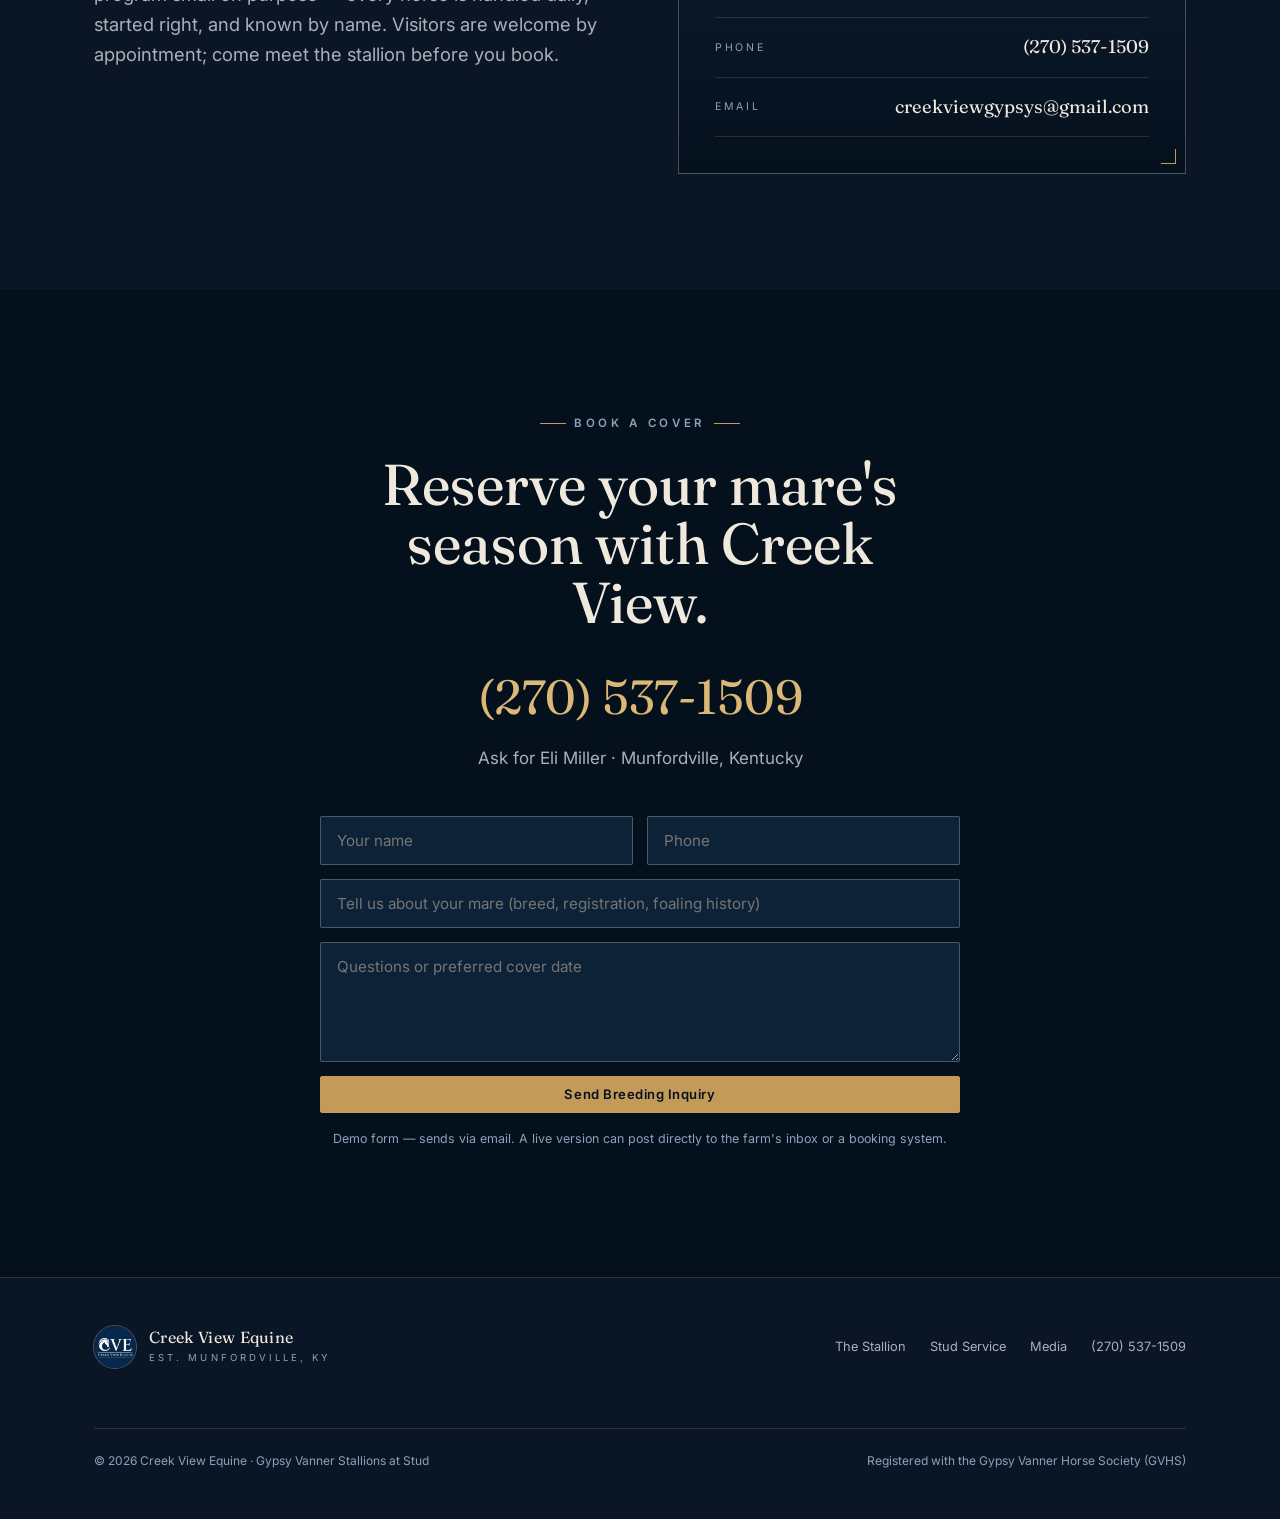
==== commit 2ff859b8: "Media page with film + filterable gallery, foal crop section, hero video loop - media.html: farm fil" ====
--- a/index.html
+++ b/index.html
@@ -25,6 +25,7 @@
       <a href="#pedigree">Pedigree</a>
       <a href="#service">Stud Service</a>
       <a href="#roster">Roster</a>
+      <a href="media.html">Media</a>
       <a href="#farm">The Farm</a>
       <a href="#contact">Contact</a>
     </nav>
@@ -140,18 +141,38 @@
         <p class="lede">A second stallion joins the Creek View roster. Full particulars are being finalized — this frame is ready for his card.</p>
       </div>
       <div class="card2 plate reveal">
-        <div class="img"><img src="assets/img/stallion-bay-full.jpg" alt="Bay Creek View Equine stallion standing with handler"></div>
+        <div class="img"><img src="assets/img/stallion-bay-full.jpg" alt="Blue River Chief, bay Creek View Equine stallion, standing with handler"></div>
         <div class="body">
           <span class="tag">Standing 2026</span>
-          <h3>Second Stallion</h3>
-          <p class="placeholder">Name, registration and pedigree to be added.</p>
+          <h3>Blue River Chief</h3>
+          <p class="placeholder">Proven in harness — see him drive in <a href="media.html#film">the farm film</a>. Registration and pedigree to follow.</p>
           <div class="spec">
-            <div><div class="k">Breed</div><div class="v tbd">To be confirmed</div></div>
             <div><div class="k">Color</div><div class="v">Bay</div></div>
-            <div><div class="k">Height</div><div class="v tbd">To be confirmed</div></div>
+            <div><div class="k">Discipline</div><div class="v">Driving · In harness</div></div>
             <div><div class="k">Registration</div><div class="v tbd">To be confirmed</div></div>
+            <div><div class="k">Fee</div><div class="v tbd">Inquire</div></div>
           </div>
         </div>
+      </div>
+    </div>
+  </section>
+
+  <!-- ========== FOAL CROP ========== -->
+  <section class="foals" id="foals">
+    <div class="shell">
+      <div class="section-head reveal">
+        <span class="eyebrow">The Get</span>
+        <h2>The proof is on the ground.</h2>
+        <p class="lede">Every spring the breeding program answers for itself. Creek View foals arrive with the bone, the feather and — first and always — the quiet mind their sires are bred for.</p>
+      </div>
+      <div class="foal-strip reveal">
+        <a href="media.html#foals"><img src="assets/img/foal-newborn.jpg" alt="Newborn Creek View foal in the straw beside its dam" loading="lazy"></a>
+        <a href="media.html#foals"><img src="assets/img/foal-mare-01.jpg" alt="Creek View foal at its dam's side in pasture" loading="lazy"></a>
+        <a href="media.html#foals"><img src="assets/img/foal-trot.jpg" alt="Creek View foal trotting across spring pasture" loading="lazy"></a>
+        <a href="media.html#foals"><img src="assets/img/foal-mare-02.jpg" alt="Foal and mare grazing at Creek View" loading="lazy"></a>
+      </div>
+      <div class="cta-row reveal">
+        <a class="btn" href="media.html#foals">See this year's foals</a>
       </div>
     </div>
   </section>
@@ -211,18 +232,19 @@
       <div class="section-head reveal">
         <span class="eyebrow">The Horses</span>
         <h2>Gallery</h2>
-        <p class="lede">Stallions, mares and this season's foals — photographed on the farm and on the road.</p>
+        <p class="lede">A few favorites — the full library of fifty-two photographs and the farm film lives on the media page.</p>
       </div>
       <div class="gallery-grid reveal">
         <a class="wide" href="assets/img/cve-stallions.jpg"><img src="assets/img/cve-stallions.jpg" alt="Creek View Equine stallions, studio pair"></a>
         <a href="assets/img/sparky-saddle.jpg"><img src="assets/img/sparky-saddle.jpg" alt="A Spark of Cosmic Blue working under saddle"></a>
         <a href="assets/img/sparky-expo.jpg"><img src="assets/img/sparky-expo.jpg" alt="A Spark of Cosmic Blue at an equine expo"></a>
         <a href="assets/img/sparky-portrait.jpg"><img src="assets/img/sparky-portrait.jpg" alt="A Spark of Cosmic Blue, braided portrait"></a>
-        <a href="assets/img/foal-newborn.jpg"><img src="assets/img/foal-newborn.jpg" alt="Newborn Creek View foal resting in straw beside its dam"></a>
-        <a href="assets/img/foal-mare-01.jpg"><img src="assets/img/foal-mare-01.jpg" alt="Creek View foal at its dam's side in pasture"></a>
-        <a href="assets/img/foal-trot.jpg"><img src="assets/img/foal-trot.jpg" alt="Creek View foal trotting across the pasture"></a>
-        <a href="assets/img/foal-mare-02.jpg"><img src="assets/img/foal-mare-02.jpg" alt="Foal and mare grazing at Creek View"></a>
+        <a href="assets/media/road-06.jpg"><img src="assets/media/road-06-th.jpg" alt="A Spark of Cosmic Blue schooling at an expo"></a>
         <a class="wide" href="assets/img/sparky-ride-wide.jpg"><img src="assets/img/sparky-ride-wide.jpg" alt="A Spark of Cosmic Blue under saddle at a winter expo"></a>
+      </div>
+      <div class="cta-row reveal" style="display:flex;gap:14px;flex-wrap:wrap;margin-top:clamp(26px,4vh,38px);justify-content:center">
+        <a class="btn solid" href="media.html">Browse the media library</a>
+        <a class="btn" href="media.html#film">Watch the farm film</a>
       </div>
     </div>
   </section>
@@ -277,7 +299,7 @@
     <nav class="fnav">
       <a href="#stallion">The Stallion</a>
       <a href="#service">Stud Service</a>
-      <a href="#farm">The Farm</a>
+      <a href="media.html">Media</a>
       <a href="tel:+12705371509">(270) 537-1509</a>
     </nav>
     <div class="cr">
@@ -298,6 +320,20 @@
   reveals.forEach(el=>io.observe(el));
   // failsafe: never leave content hidden
   window.addEventListener('load',()=>setTimeout(()=>reveals.forEach(el=>el.classList.add('in')),2600));
+
+  // hero video loop — desktop only, honors reduced motion, photo stays as poster
+  (function(){
+    if(!document.documentElement.classList.contains('anim'))return;
+    if(!matchMedia('(min-width:960px) and (prefers-reduced-motion:no-preference)').matches)return;
+    const bg=document.querySelector('.hero-bg');if(!bg)return;
+    const v=document.createElement('video');
+    v.muted=true;v.loop=true;v.playsInline=true;v.autoplay=true;
+    v.setAttribute('aria-hidden','true');v.tabIndex=-1;
+    v.style.opacity='0';v.style.transition='opacity 1.6s ease';
+    v.src='assets/media/hero-loop.mp4';
+    v.addEventListener('canplaythrough',()=>{bg.appendChild(v);requestAnimationFrame(()=>v.style.opacity='1');v.play().catch(()=>v.remove())},{once:true});
+    v.load();
+  })();
 
   // ---- PayPal stud-fee checkout ----
   // Set clientId to the live client ID from Eli's PayPal business account
--- a/styles.css
+++ b/styles.css
@@ -270,6 +270,82 @@
 footer .fnav{display:flex;gap:24px;flex-wrap:wrap}
 footer .fnav a{font-size:.8rem;color:var(--bone-dim)}
 footer .cr{width:100%;border-top:1px solid var(--line);margin-top:30px;padding-top:22px;font-size:.75rem;color:var(--roan);display:flex;justify-content:space-between;gap:16px;flex-wrap:wrap}
+
+/* ---------- media page ---------- */
+.m-head{padding:clamp(120px,16vh,180px) 0 clamp(24px,4vh,44px)}
+.m-head .display{font-size:clamp(2.4rem,5.4vw,4.4rem);max-width:14em}
+.m-head .sub{max-width:34em;color:var(--bone-dim);font-size:1.1rem;margin-top:1em}
+
+.film{padding:clamp(28px,5vh,56px) 0}
+.film-plate{padding:clamp(14px,2vw,22px)}
+.film-frame{position:relative;background:var(--night)}
+.film-frame video,.film-frame img{display:block;width:100%;height:auto}
+.film-play{display:block;width:100%;padding:0;border:0;background:none;cursor:pointer;position:relative}
+.film-play img{transition:opacity .4s ease}
+.film-play:hover img{opacity:.82}
+.film-badge{position:absolute;left:50%;top:50%;transform:translate(-50%,-50%);display:flex;flex-direction:column;align-items:center;gap:10px;color:var(--bone);font-family:var(--serif);font-size:clamp(1.05rem,2vw,1.4rem);text-shadow:0 2px 18px rgba(5,16,29,.8)}
+.film-badge em{font-style:normal;font-family:var(--sans);font-size:.72rem;letter-spacing:.14em;text-transform:uppercase;color:var(--frost)}
+.film-badge .tri{width:64px;height:64px;border:1px solid var(--line-strong);border-radius:50%;background:rgba(5,16,29,.55);position:relative;transition:border-color .3s ease,background .3s ease}
+.film-badge .tri::after{content:"";position:absolute;left:55%;top:50%;transform:translate(-50%,-50%);border-style:solid;border-width:10px 0 10px 16px;border-color:transparent transparent transparent var(--brass-bright)}
+.film-play:hover .tri,.film-play:focus-visible .tri{border-color:var(--brass);background:rgba(5,16,29,.75)}
+.film-cap{display:flex;justify-content:space-between;gap:14px;flex-wrap:wrap;padding-top:14px}
+.film-cap .k{font-family:var(--serif);color:var(--brass-bright);font-size:1rem}
+.film-cap .s{font-size:.78rem;letter-spacing:.06em;color:var(--roan)}
+
+.m-gallery{padding:clamp(20px,4vh,44px) 0 clamp(60px,9vh,110px)}
+.m-filters{display:flex;gap:0;flex-wrap:wrap;border:1px solid var(--line);margin-bottom:clamp(24px,4vh,40px)}
+.m-tab{appearance:none;background:none;border:0;border-right:1px solid var(--line);color:var(--bone-dim);font-family:var(--sans);font-size:.78rem;letter-spacing:.1em;text-transform:uppercase;padding:13px 18px;cursor:pointer;display:flex;gap:8px;align-items:baseline;transition:color .25s ease,background .25s ease}
+.m-tab:last-child{border-right:0}
+.m-tab i{font-style:normal;font-size:.68rem;color:var(--roan)}
+.m-tab:hover{color:var(--bone)}
+.m-tab.on{color:var(--night);background:var(--brass);}
+.m-tab.on i{color:rgba(5,16,29,.6)}
+.m-tab:focus-visible{outline:2px solid var(--brass-bright);outline-offset:-2px}
+
+.m-grid{columns:3 300px;column-gap:14px}
+.m-item{break-inside:avoid;margin:0 0 14px}
+.m-item[hidden]{display:none}
+.m-item a{display:block;position:relative;overflow:hidden;background:var(--panel);border:1px solid var(--line)}
+.m-item img{display:block;width:100%;height:100%;object-fit:cover;transition:transform .7s cubic-bezier(.2,.6,.2,1)}
+.m-item a:hover img{transform:scale(1.035)}
+.m-item a::after{content:"";position:absolute;inset:8px;border:1px solid transparent;transition:border-color .4s ease;pointer-events:none}
+.m-item a:hover::after{border-color:rgba(220,184,119,.45)}
+.m-item a:focus-visible{outline:2px solid var(--brass-bright);outline-offset:3px}
+.anim .m-item{opacity:0;transform:translateY(18px);transition:opacity .7s ease,transform .7s ease}
+.anim .m-item.in{opacity:1;transform:none}
+
+.m-cta{padding:clamp(50px,8vh,90px) 0 clamp(70px,10vh,120px);text-align:center}
+.m-cta h2{font-size:clamp(1.7rem,3.4vw,2.6rem)}
+.m-cta .lede{margin:.8em 0 1.6em}
+.m-cta .hero-cta{justify-content:center}
+
+/* ---------- lightbox ---------- */
+.lb{position:fixed;inset:0;z-index:80;background:rgba(5,16,29,.96);display:flex;align-items:center;justify-content:center}
+.lb[hidden]{display:none}
+.lb img{max-width:min(92vw,1500px);max-height:88vh;object-fit:contain;border:1px solid var(--line)}
+.lb-x{position:absolute;top:14px;right:18px;z-index:2;appearance:none;background:none;border:0;color:var(--bone);font-size:2.2rem;line-height:1;cursor:pointer;padding:8px}
+.lb-x:hover{color:var(--brass-bright)}
+.lb-nav{position:absolute;top:50%;transform:translateY(-50%);z-index:2;appearance:none;background:rgba(14,34,55,.55);border:1px solid var(--line);color:var(--bone);font-size:2rem;line-height:1;width:52px;height:72px;cursor:pointer;transition:background .25s ease,color .25s ease}
+.lb-nav:hover{background:var(--panel-2);color:var(--brass-bright)}
+.lb-prev{left:10px}.lb-next{right:10px}
+.lb-count{position:absolute;bottom:16px;left:50%;transform:translateX(-50%);font-size:.75rem;letter-spacing:.14em;color:var(--roan)}
+.lb-x:focus-visible,.lb-nav:focus-visible{outline:2px solid var(--brass-bright)}
+
+/* ---------- hero motion (ken burns / video) ---------- */
+.hero-bg video{position:absolute;inset:0;width:100%;height:100%;object-fit:cover}
+@media(prefers-reduced-motion:no-preference){
+  .anim .hero-bg img{animation:kenburns 26s ease-in-out infinite alternate}
+  @keyframes kenburns{from{transform:scale(1)}to{transform:scale(1.07)}}
+}
+
+/* ---------- foal crop ---------- */
+.foals{padding:clamp(70px,10vh,120px) 0}
+.foal-strip{display:grid;grid-template-columns:repeat(4,1fr);gap:14px;margin-top:clamp(26px,4vh,40px)}
+.foal-strip a{display:block;position:relative;overflow:hidden;border:1px solid var(--line);aspect-ratio:3/4;background:var(--panel)}
+.foal-strip img{width:100%;height:100%;object-fit:cover;display:block;transition:transform .7s cubic-bezier(.2,.6,.2,1)}
+.foal-strip a:hover img{transform:scale(1.04)}
+.foal-strip a:focus-visible{outline:2px solid var(--brass-bright);outline-offset:3px}
+.foals .cta-row{display:flex;gap:14px;flex-wrap:wrap;margin-top:clamp(26px,4vh,38px)}
 
 /* ---------- online payment ---------- */
 .paybox[hidden]{display:none}
@@ -311,6 +387,7 @@
   .nav-toggle{display:inline-flex;flex-direction:column;gap:5px;background:none;border:0;cursor:pointer;padding:8px}
   .nav-toggle span{width:24px;height:2px;background:var(--bone);display:block}
   .facts .shell{grid-template-columns:1fr}
+  .foal-strip{grid-template-columns:repeat(2,1fr)}
   .fact{border-left:0;border-bottom:1px solid var(--line)}
   .spec{grid-template-columns:1fr}
   .contact form{grid-template-columns:1fr}
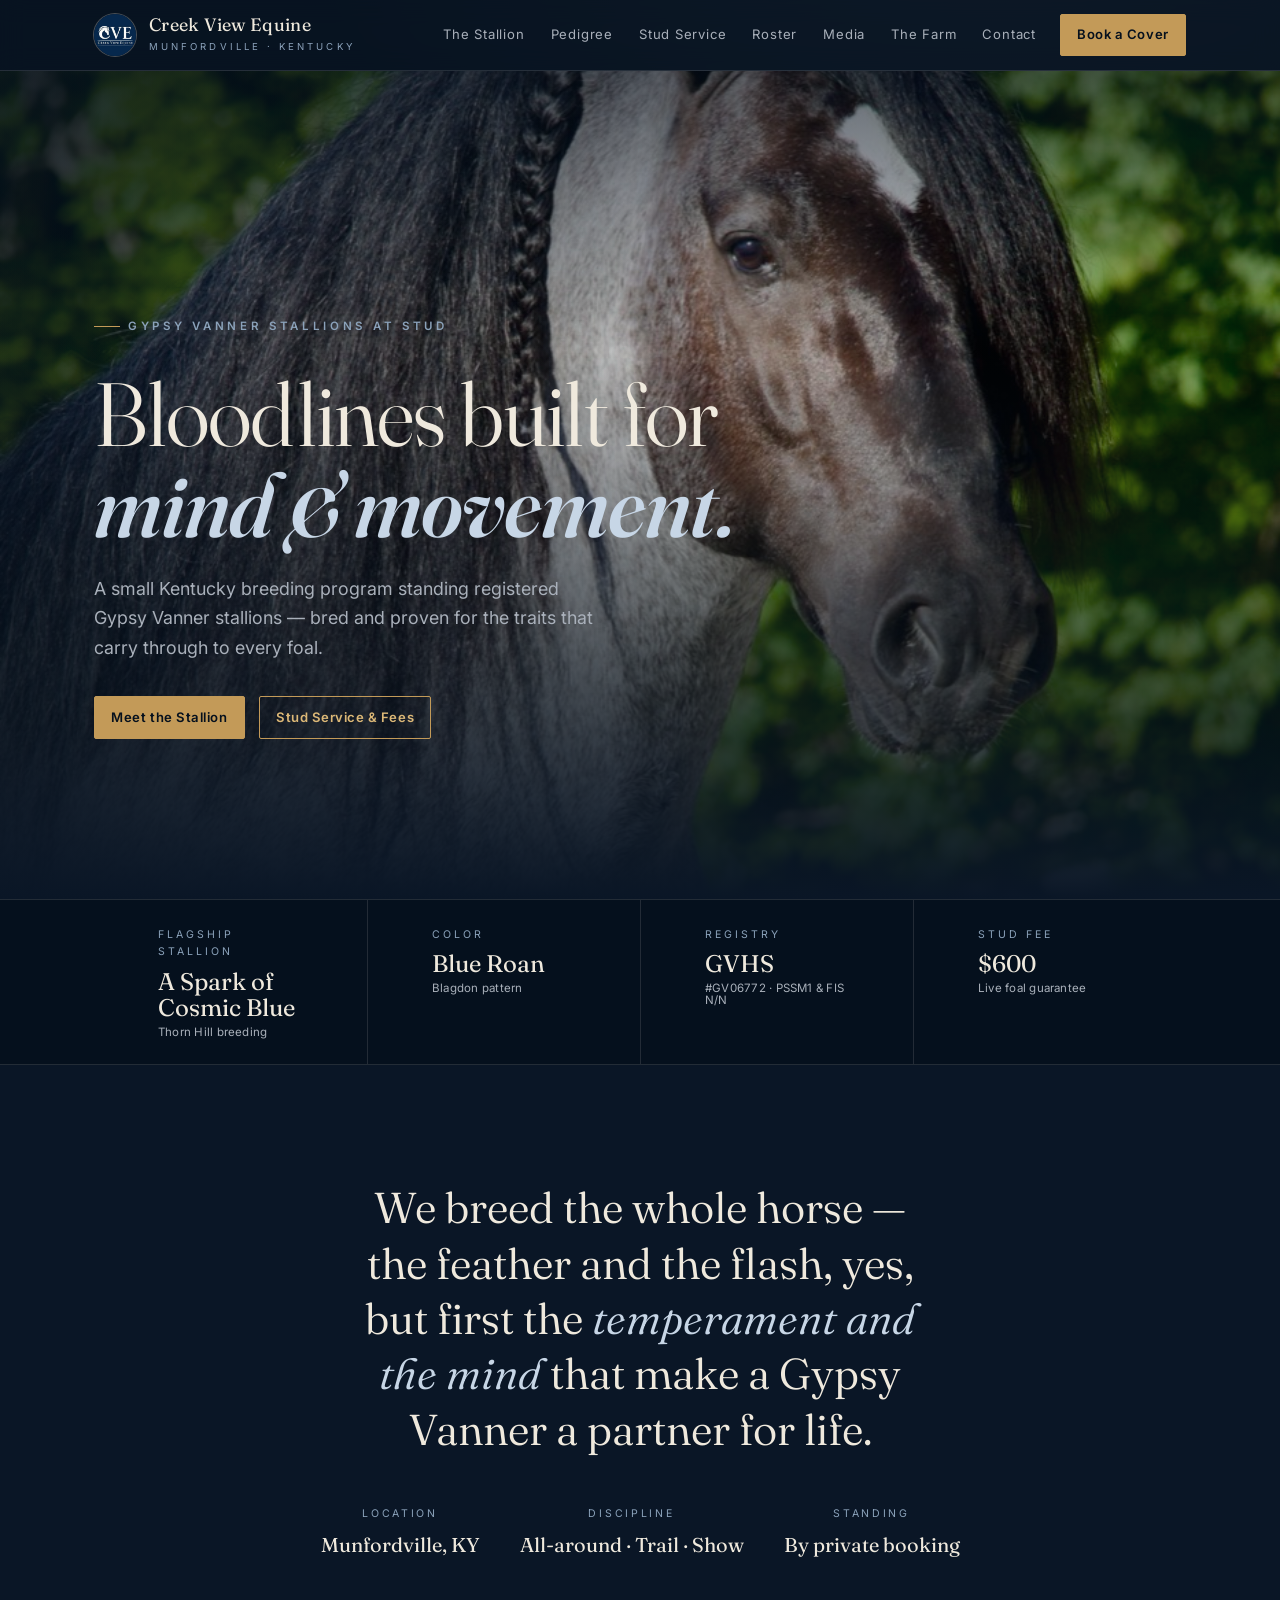
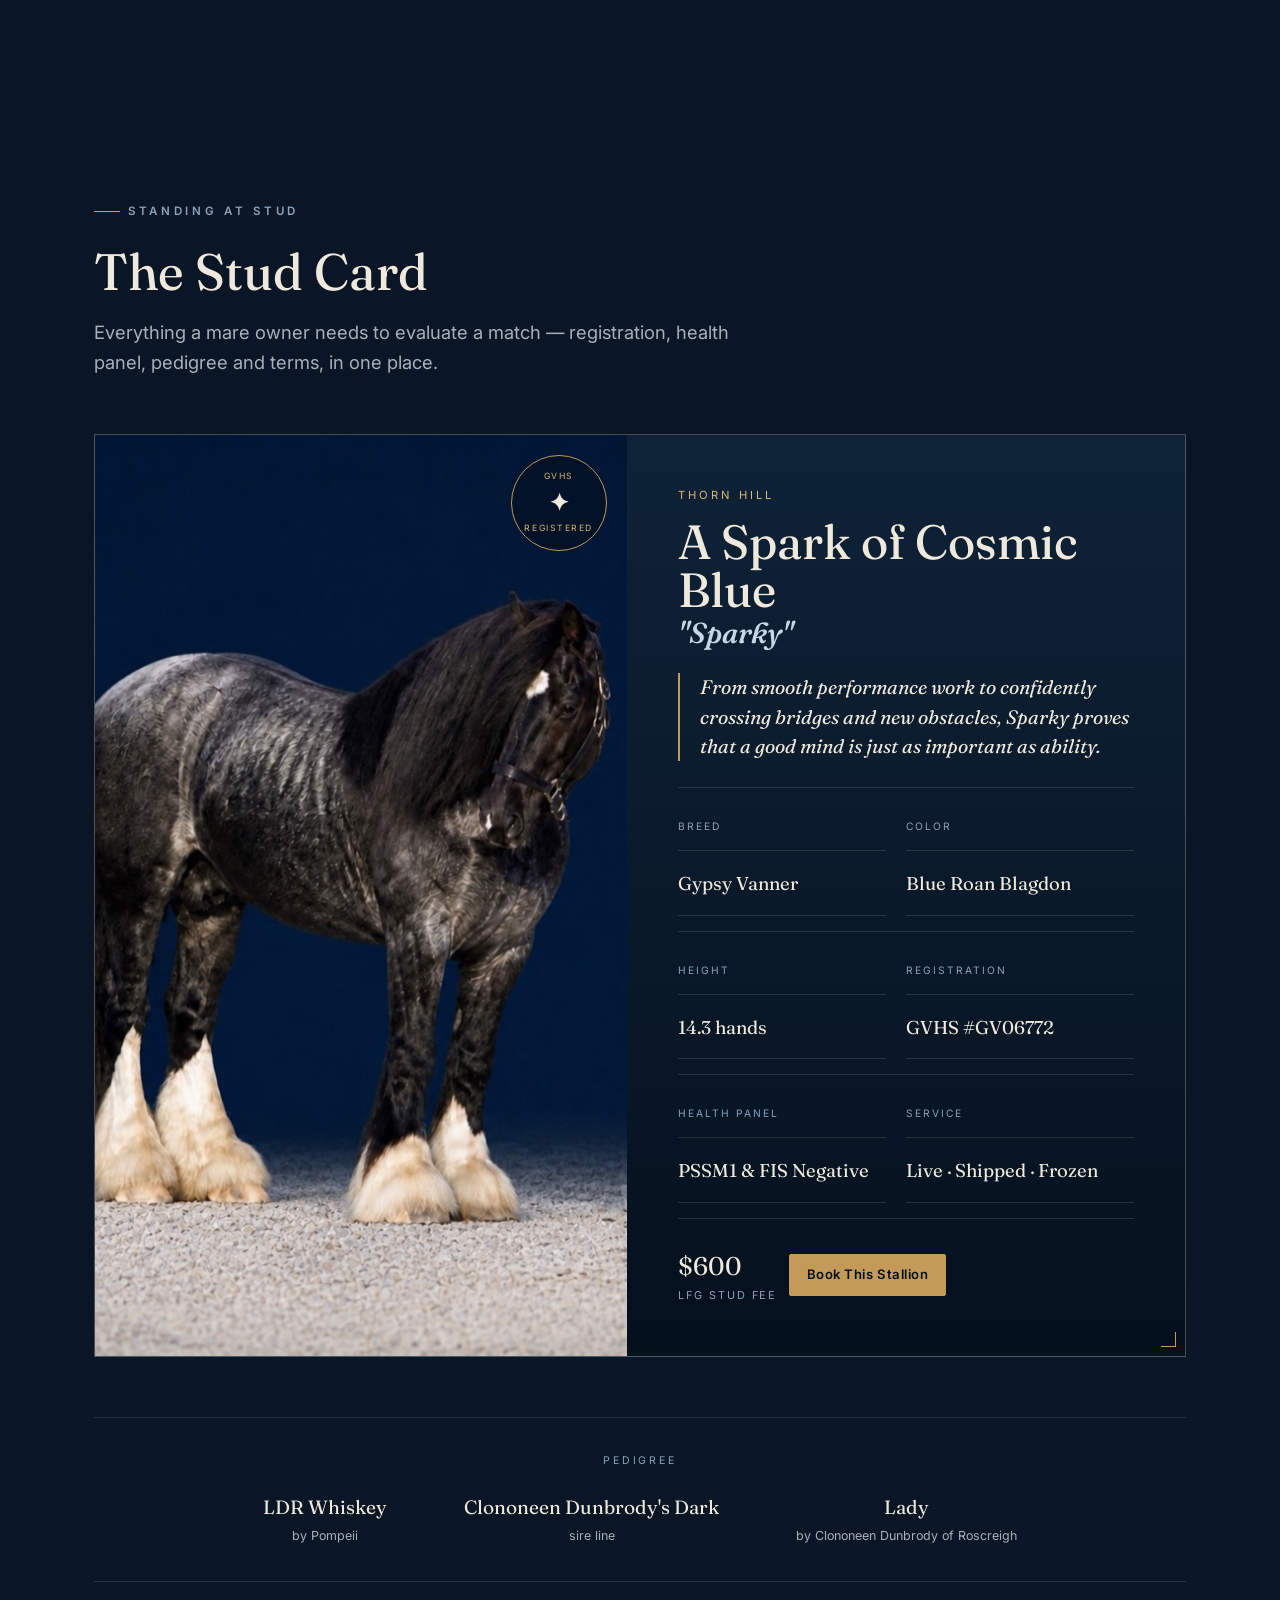
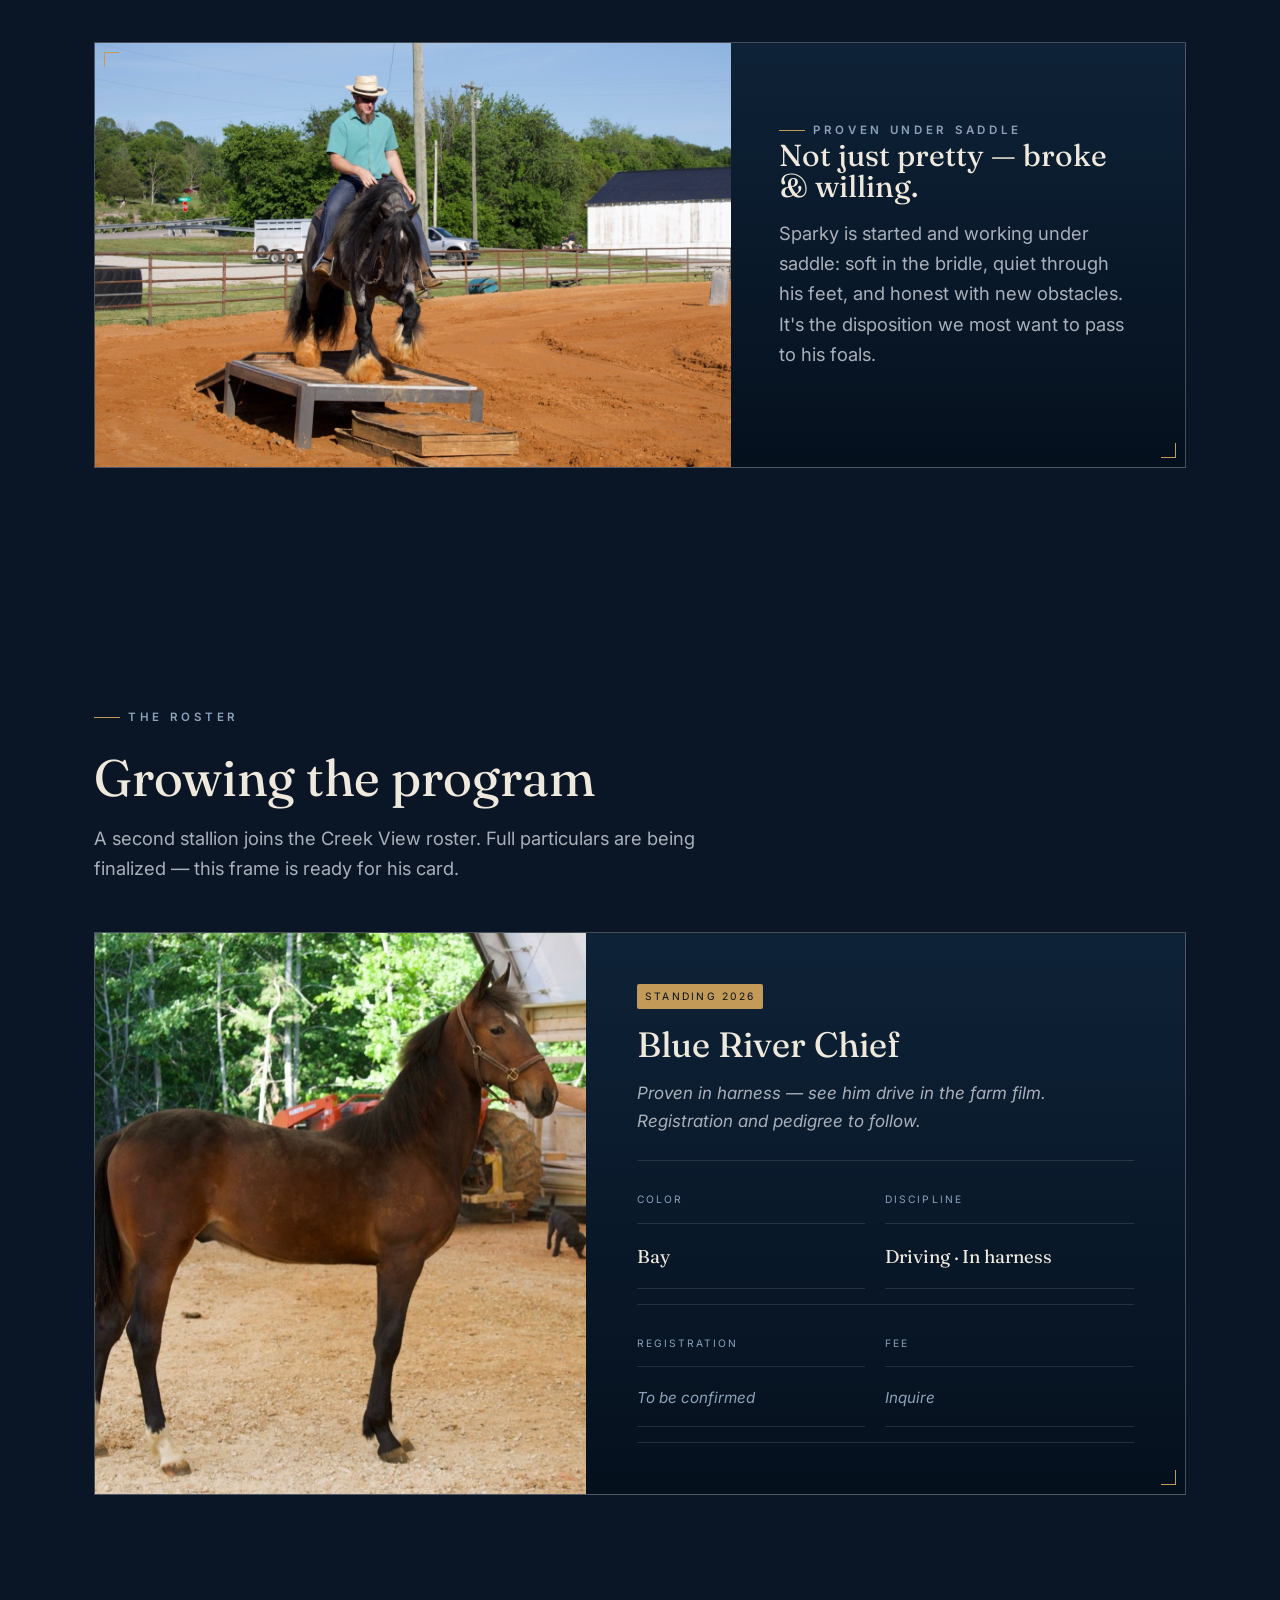
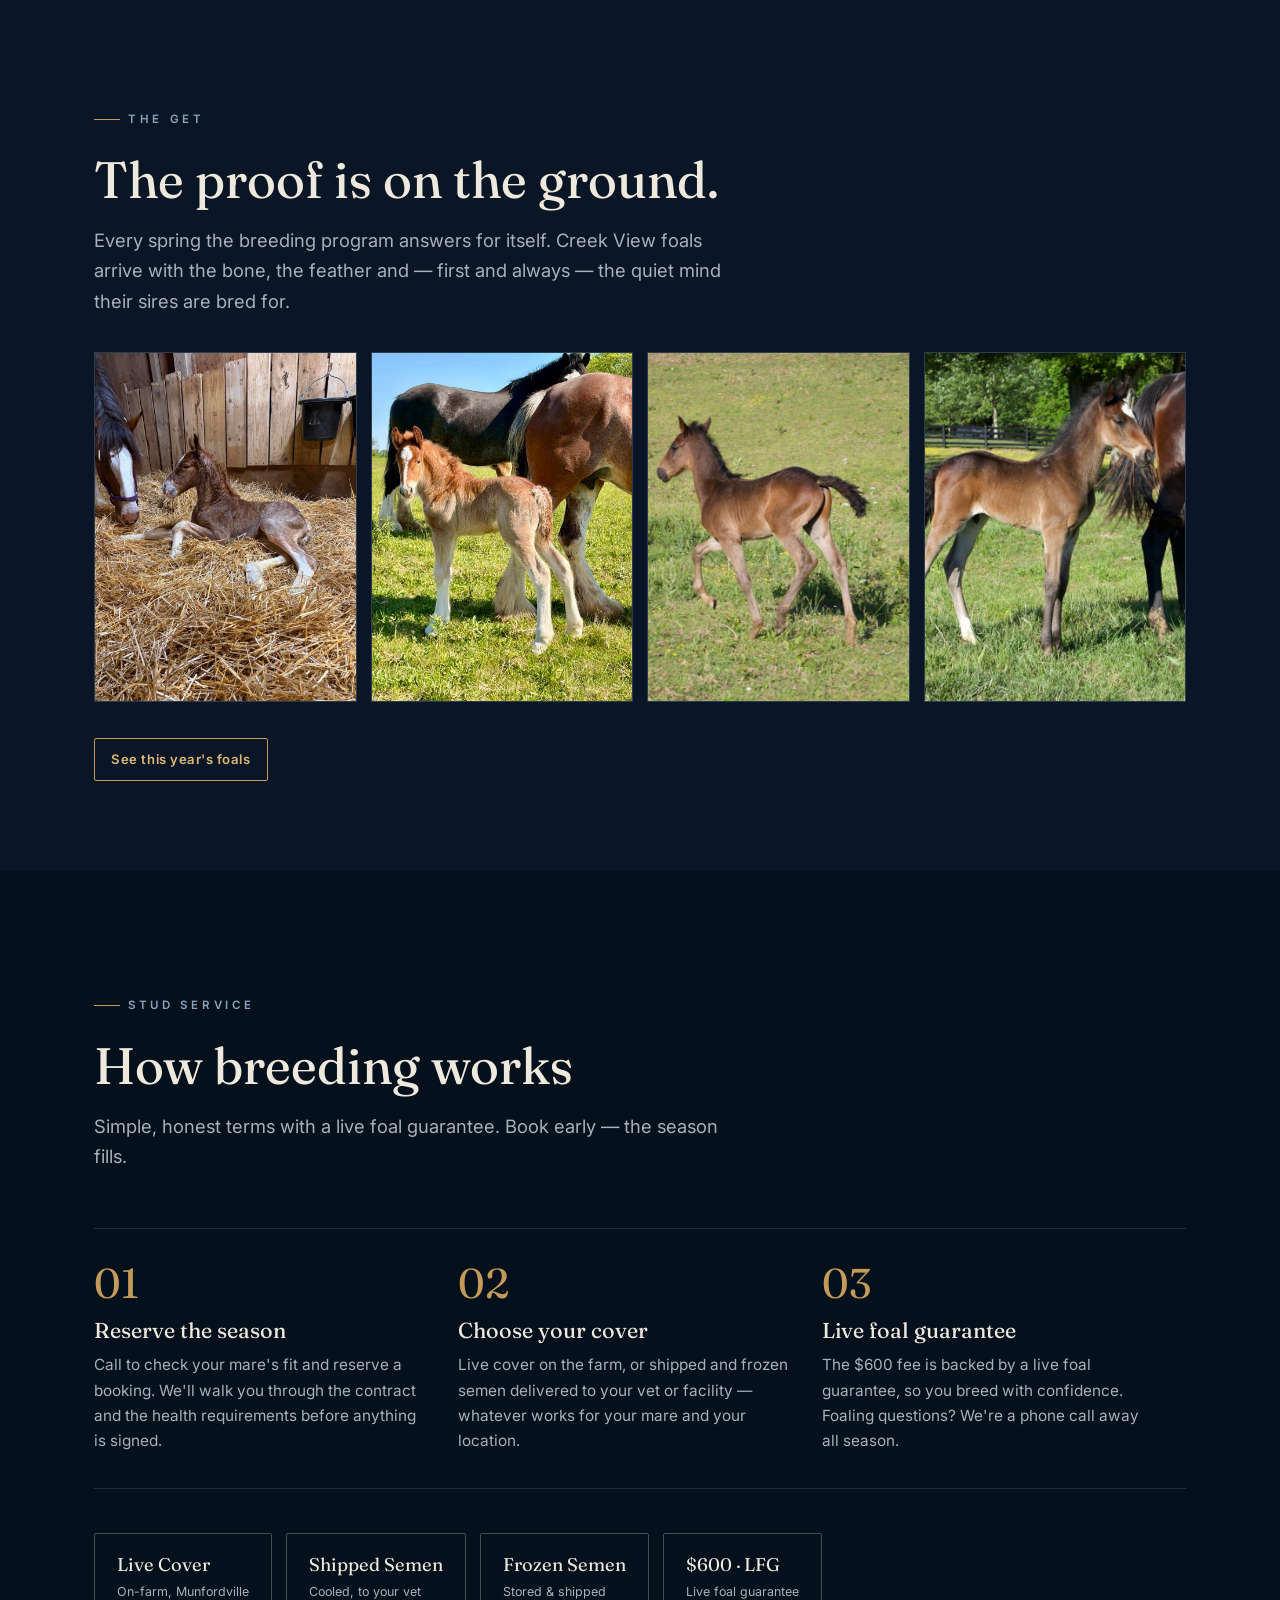
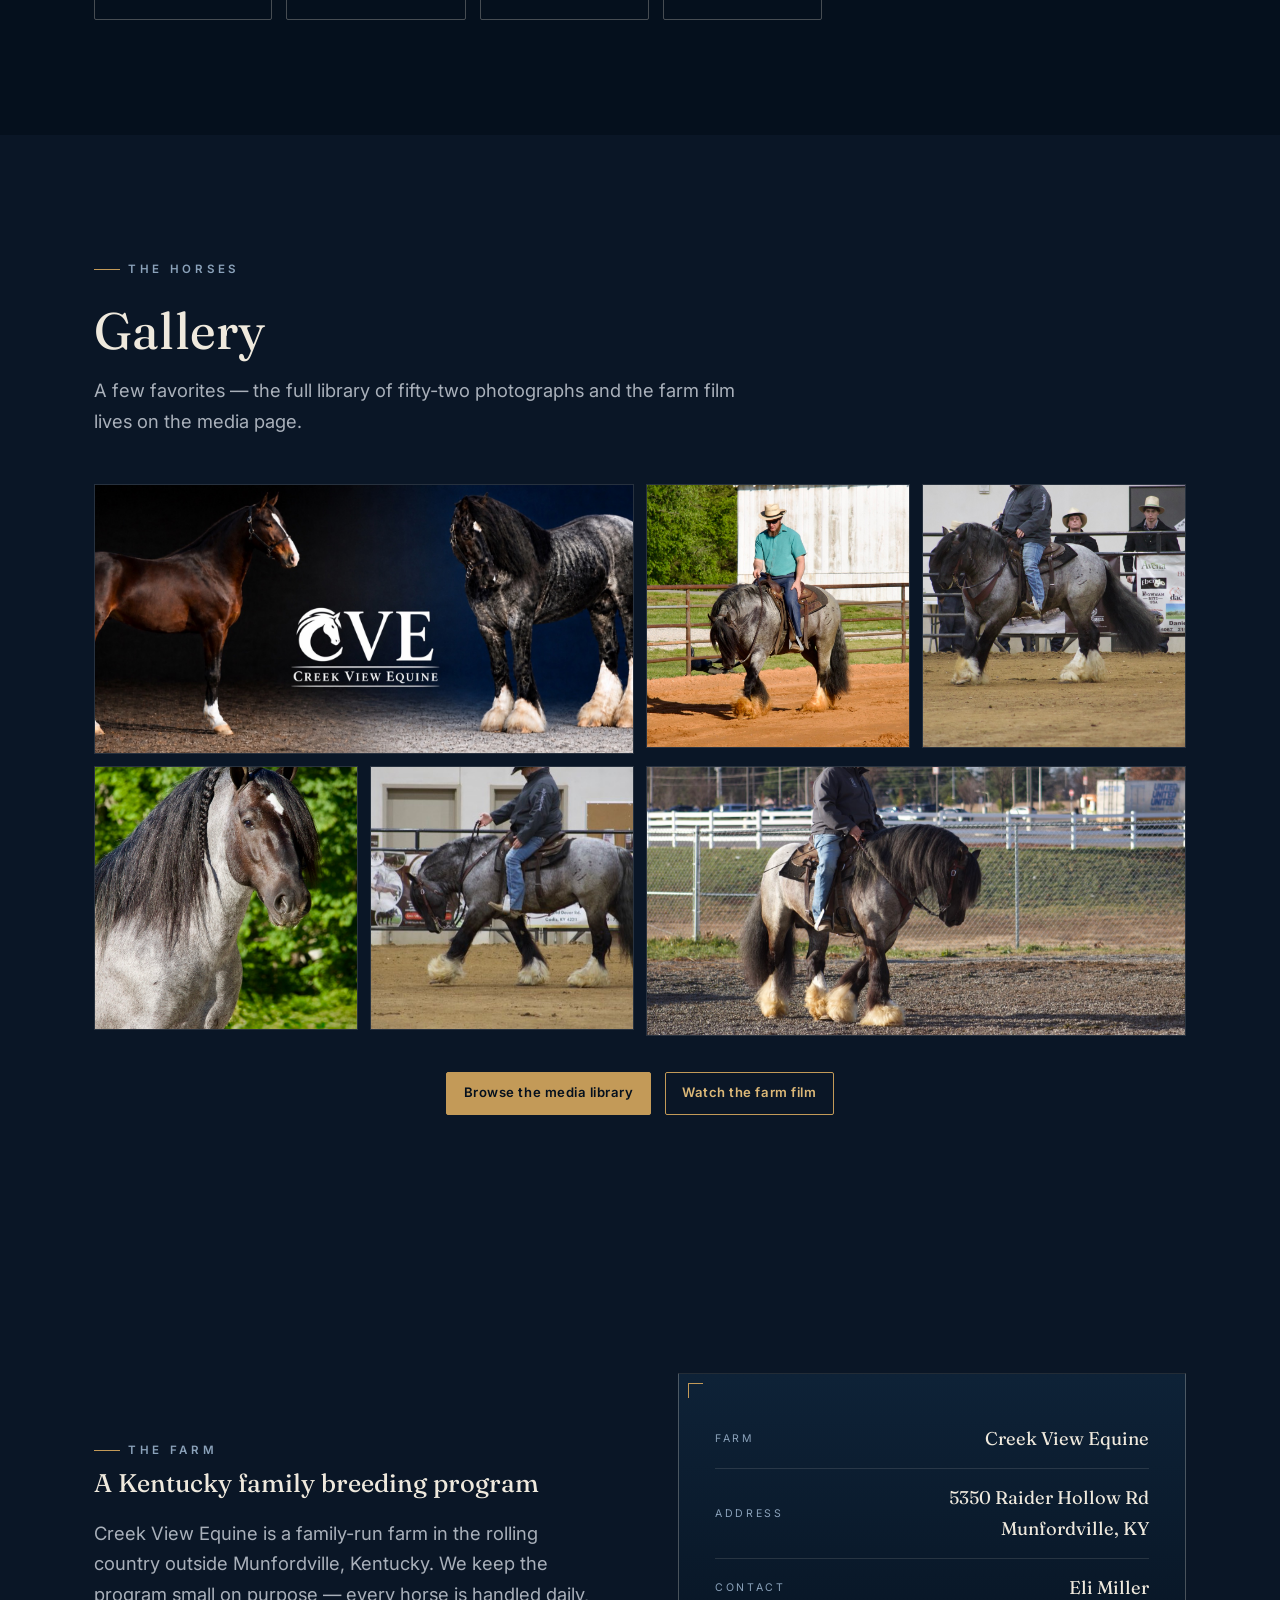
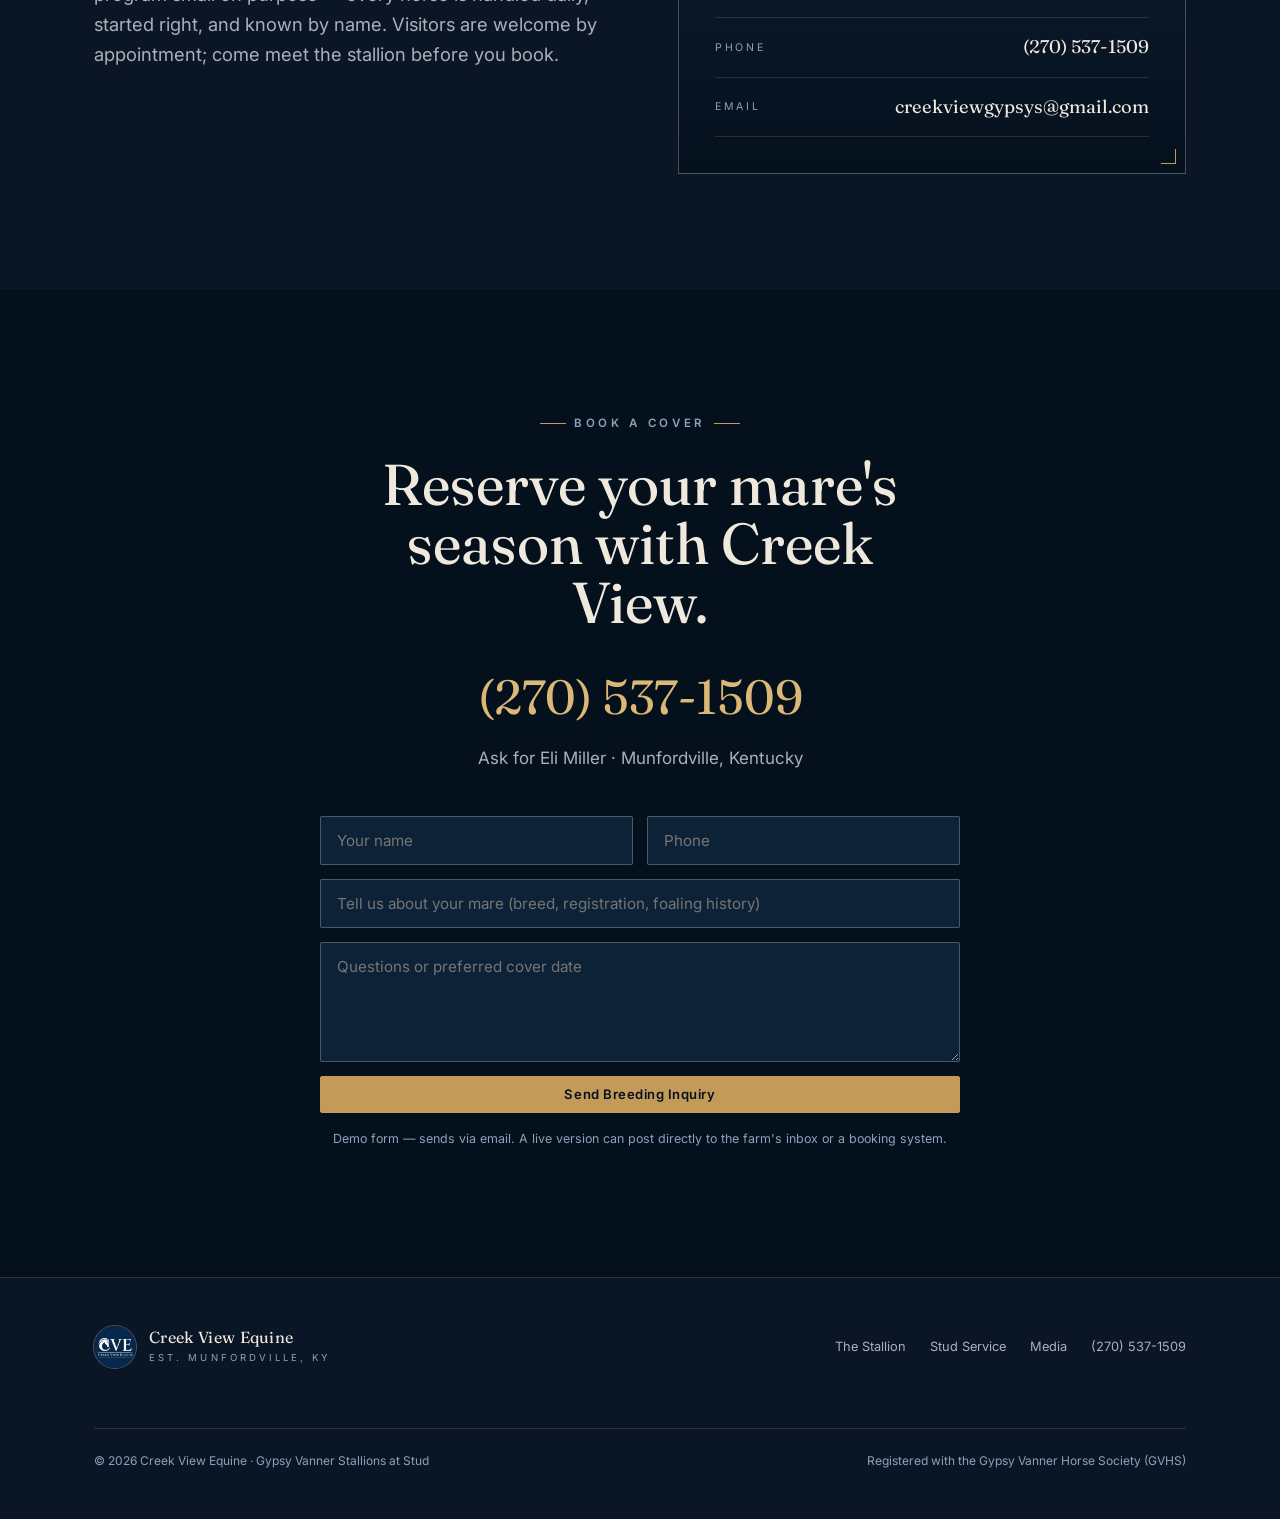
==== commit 4161ff40: "Portrait hero video loop on mobile Vertical cut of Sparky trotted in hand (v35 t=4-16), 640x1138 at " ====
--- a/index.html
+++ b/index.html
@@ -321,16 +321,19 @@
   // failsafe: never leave content hidden
   window.addEventListener('load',()=>setTimeout(()=>reveals.forEach(el=>el.classList.add('in')),2600));
 
-  // hero video loop — desktop only, honors reduced motion, photo stays as poster
+  // hero video loop — portrait cut on phones, landscape on desktop.
+  // Photo stays as poster; skipped under reduced-motion or Save-Data.
   (function(){
     if(!document.documentElement.classList.contains('anim'))return;
-    if(!matchMedia('(min-width:960px) and (prefers-reduced-motion:no-preference)').matches)return;
+    if(!matchMedia('(prefers-reduced-motion:no-preference)').matches)return;
+    if(navigator.connection&&navigator.connection.saveData)return;
     const bg=document.querySelector('.hero-bg');if(!bg)return;
+    const portrait=matchMedia('(max-width:680px)').matches;
     const v=document.createElement('video');
     v.muted=true;v.loop=true;v.playsInline=true;v.autoplay=true;
     v.setAttribute('aria-hidden','true');v.tabIndex=-1;
     v.style.opacity='0';v.style.transition='opacity 1.6s ease';
-    v.src='assets/media/hero-loop.mp4';
+    v.src=portrait?'assets/media/hero-loop-portrait.mp4':'assets/media/hero-loop.mp4';
     v.addEventListener('canplaythrough',()=>{bg.appendChild(v);requestAnimationFrame(()=>v.style.opacity='1');v.play().catch(()=>v.remove())},{once:true});
     v.load();
   })();
